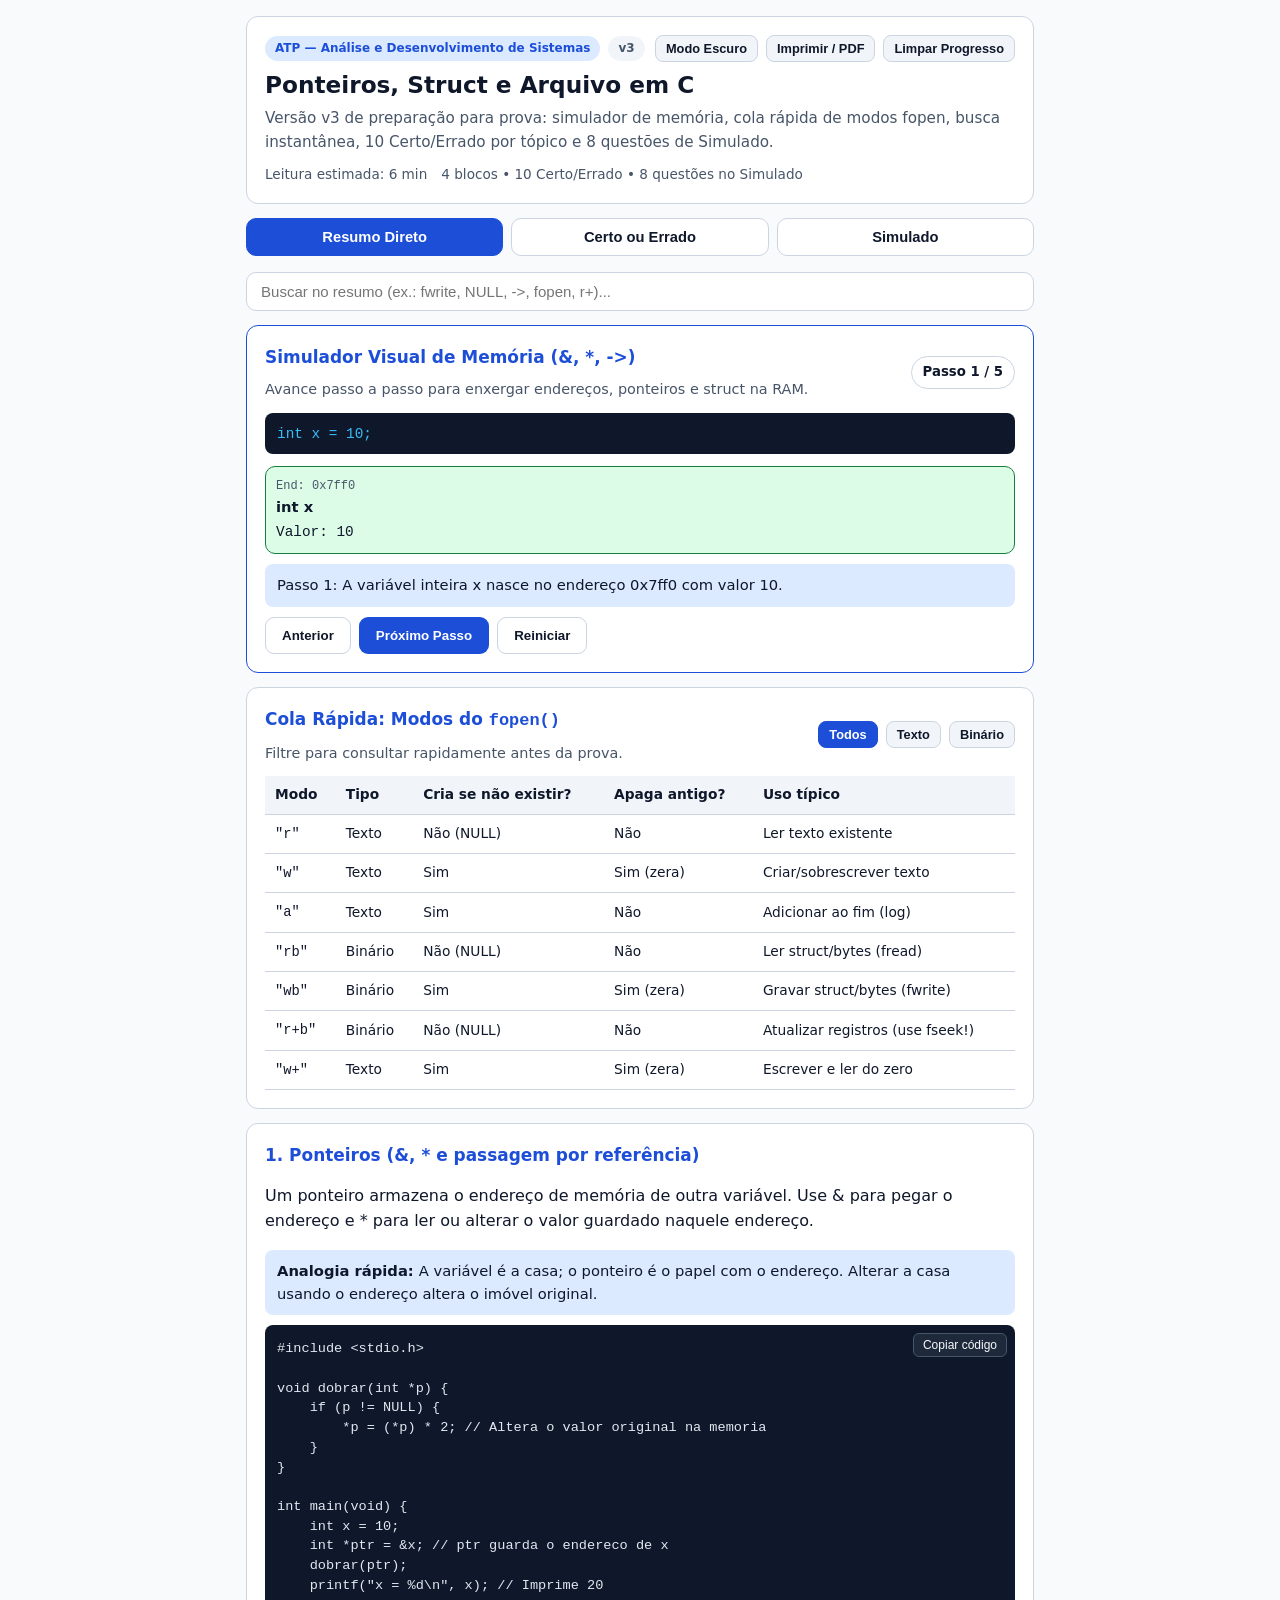
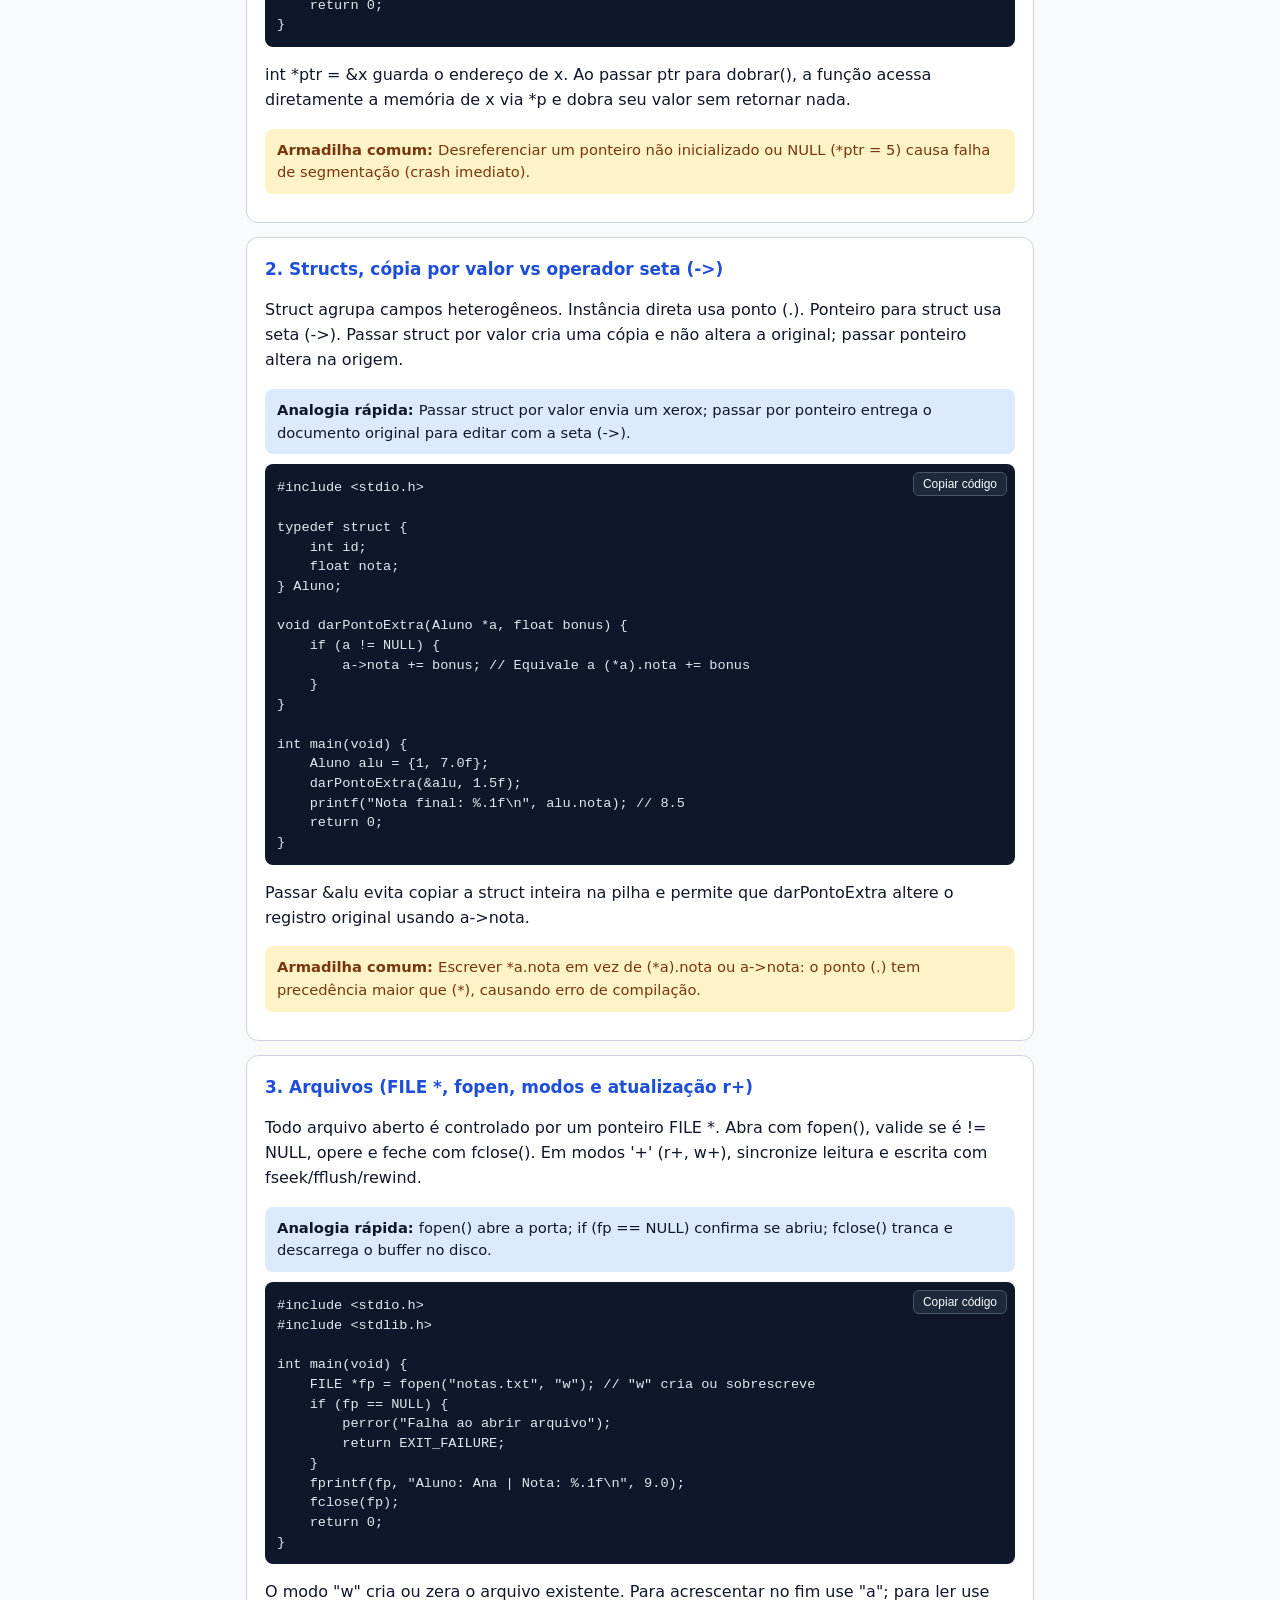
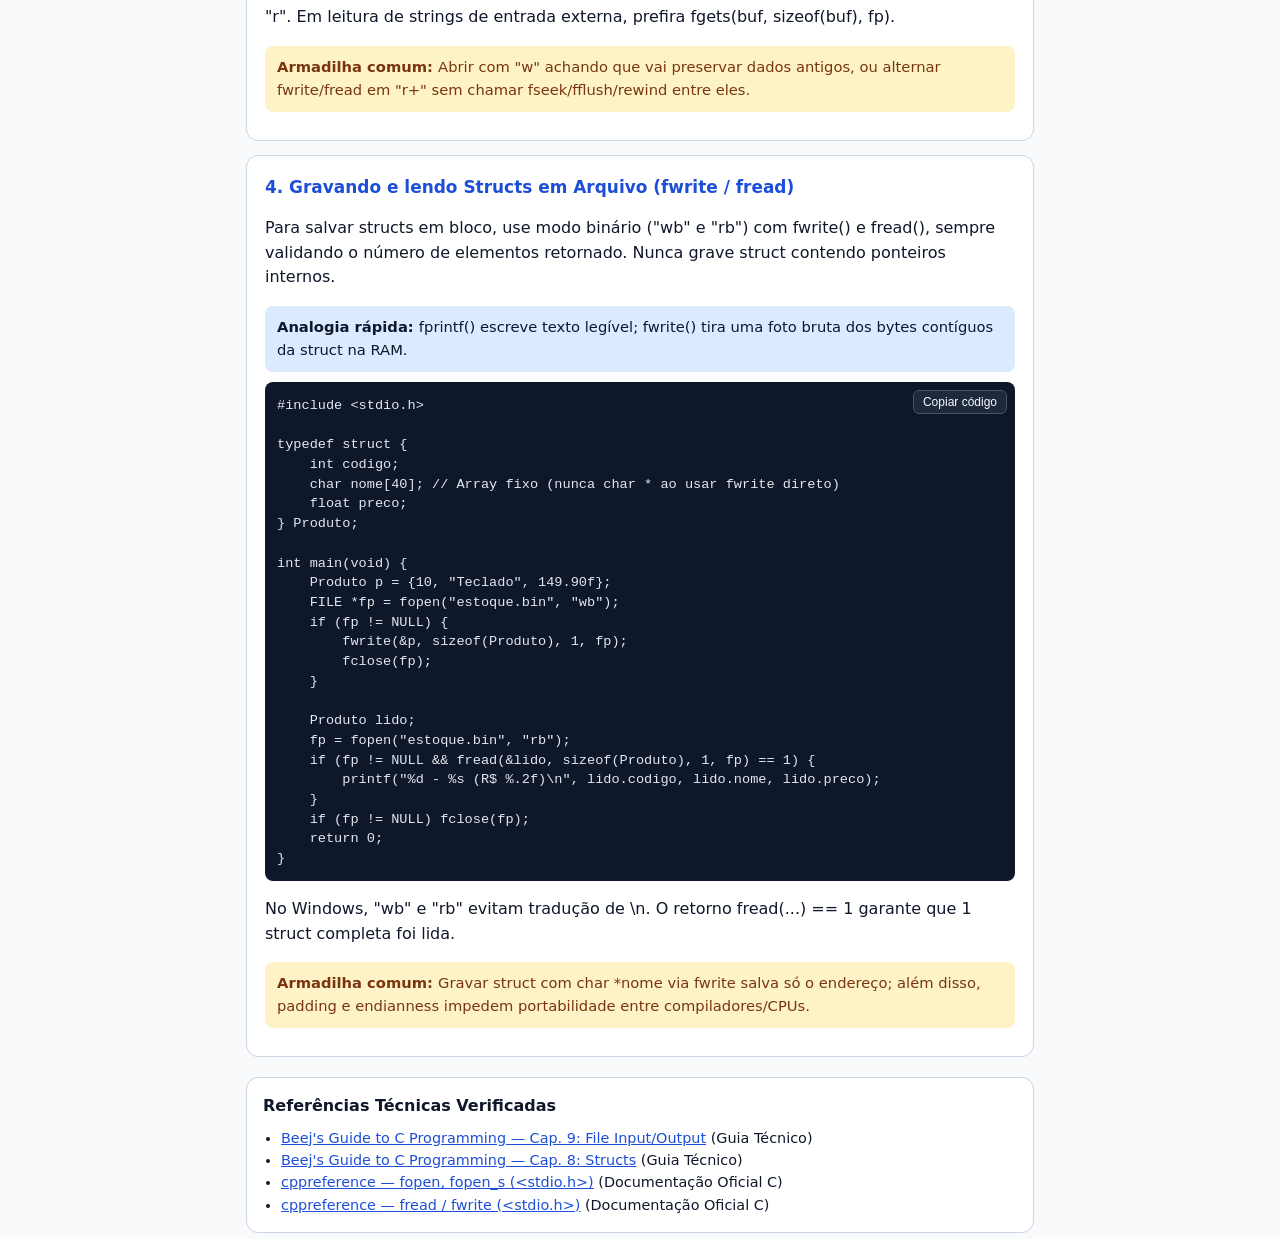
==== docs/index.html @ 1b4ea539 "feat: launch ADS study agent team (skills + ADK 2.x graph + v1-v3)" ====
<!DOCTYPE html>
<html lang="pt-BR">
<head>
  <meta charset="UTF-8" />
  <meta name="viewport" content="width=device-width, initial-scale=1.0" />
  <title>Guia Interativo ADS</title>
  <link rel="stylesheet" href="styles.css" />
</head>
<body>
  <div class="app-shell">
    <header class="hero">
      <div class="hero-top">
        <div class="hero-badges">
          <span id="meta-disciplina" class="badge">ATP — ADS</span>
          <span id="meta-versao" class="badge badge-muted">v3</span>
        </div>
        <div class="toolbar-actions no-print">
          <button id="btn-theme" class="btn-tool" type="button" aria-label="Alternar tema">Modo Escuro</button>
          <button id="btn-print" class="btn-tool" type="button">Imprimir / PDF</button>
          <button id="btn-clear-progress" class="btn-tool" type="button">Limpar Progresso</button>
        </div>
      </div>
      <h1 id="meta-titulo">Carregando material...</h1>
      <p id="meta-resumo" class="subtitle"></p>
      <div class="meta-bar">
        <span id="meta-tempo"></span>
        <span id="meta-contagem"></span>
      </div>
    </header>

    <nav class="tabs no-print" role="tablist" aria-label="Navegação do material">
      <button class="tab-btn active" data-tab="resumo" role="tab" aria-selected="true">Resumo Direto</button>
      <button class="tab-btn" data-tab="ce" role="tab" aria-selected="false">Certo ou Errado</button>
      <button class="tab-btn" data-tab="simulado" role="tab" aria-selected="false">Simulado</button>
    </nav>

    <main>
      <section id="tab-resumo" class="tab-panel active">
        <div class="search-bar no-print">
          <input id="resumo-search" type="search" placeholder="Buscar no resumo (ex.: fwrite, NULL, ->, fopen, r+)..." aria-label="Buscar no resumo" />
        </div>

        <article class="card sim-mem-card" aria-label="Simulador Visual de Memória e Ponteiros">
          <div class="panel-header">
            <div>
              <h3>Simulador Visual de Memória (&amp;, *, -&gt;)</h3>
              <p class="muted">Avance passo a passo para enxergar endereços, ponteiros e struct na RAM.</p>
            </div>
            <span id="mem-step-badge" class="pill-score">Passo 1 / 5</span>
          </div>
          <div class="mem-code-line"><code id="mem-code-line"></code></div>
          <div id="mem-boxes" class="mem-grid"></div>
          <p id="mem-explain" class="callout callout-analogia"></p>
          <div class="mem-controls no-print">
            <button id="mem-prev" class="btn-secondary" type="button">Anterior</button>
            <button id="mem-next" class="btn-primary" type="button">Próximo Passo</button>
            <button id="mem-reset" class="btn-secondary" type="button">Reiniciar</button>
          </div>
        </article>

        <article class="card fopen-card" aria-label="Cola Rápida de Modos fopen">
          <div class="panel-header">
            <div>
              <h3>Cola Rápida: Modos do <code>fopen()</code></h3>
              <p class="muted">Filtre para consultar rapidamente antes da prova.</p>
            </div>
            <div class="filter-pills no-print">
              <button class="btn-tool active-pill" data-fopen-filter="all" type="button">Todos</button>
              <button class="btn-tool" data-fopen-filter="texto" type="button">Texto</button>
              <button class="btn-tool" data-fopen-filter="binario" type="button">Binário</button>
            </div>
          </div>
          <div class="table-wrap">
            <table class="fopen-table">
              <thead>
                <tr>
                  <th>Modo</th>
                  <th>Tipo</th>
                  <th>Cria se não existir?</th>
                  <th>Apaga antigo?</th>
                  <th>Uso típico</th>
                </tr>
              </thead>
              <tbody id="fopen-tbody"></tbody>
            </table>
          </div>
        </article>

        <div id="resumo-cards" class="stack"></div>
      </section>

      <section id="tab-ce" class="tab-panel">
        <div class="panel-header">
          <div>
            <h2>Questões Certo ou Errado</h2>
            <p class="muted">Filtre por subtópico e veja a explicação passo a passo na hora.</p>
          </div>
          <div id="ce-placar" class="pill-score">0 / 0 respondidas</div>
        </div>
        <div id="ce-filters" class="filter-pills no-print" style="margin-bottom: 12px;"></div>
        <div id="ce-lista" class="stack"></div>
      </section>

      <section id="tab-simulado" class="tab-panel">
        <div class="panel-header">
          <div>
            <h2>Simulado Prático</h2>
            <p class="muted">Marque uma alternativa por questão e clique em Finalizar.</p>
          </div>
          <div class="sim-status-group">
            <div class="timer-box no-print">
              <span id="sim-timer" class="pill-score">00:00</span>
              <button id="btn-timer-toggle" class="btn-tool" type="button">Iniciar Timer</button>
              <button id="btn-timer-reset" class="btn-tool" type="button">Zerar</button>
            </div>
            <div id="sim-progresso" class="pill-score">0 / 0 marcadas</div>
          </div>
        </div>
        <div class="progress-track no-print" aria-hidden="true">
          <div id="sim-progress-fill" class="progress-fill"></div>
        </div>
        <div id="sim-lista" class="stack"></div>
        <div id="sim-warning" class="callout callout-armadilha no-print" hidden></div>
        <div class="sim-actions no-print">
          <button id="btn-finalizar-simulado" class="btn-primary" type="button">Finalizar Simulado</button>
          <button id="btn-force-finalizar" class="btn-secondary" type="button" hidden>Finalizar mesmo assim</button>
          <button id="btn-filter-wrong" class="btn-secondary" type="button" hidden>Ver apenas as que errei</button>
          <button id="btn-retry-wrong" class="btn-secondary" type="button" hidden>Refazer apenas erradas</button>
          <button id="btn-refazer-simulado" class="btn-secondary" type="button" hidden>Refazer Simulado</button>
        </div>
        <div id="sim-resultado" class="result-banner" hidden></div>
      </section>
    </main>

    <footer class="refs-footer">
      <h3>Referências Técnicas Verificadas</h3>
      <ul id="lista-referencias"></ul>
    </footer>
  </div>

  <script src="app.js"></script>
</body>
</html>
---- docs/styles.css ----
:root {
  --bg: #f8fafc;
  --surface: #ffffff;
  --surface-alt: #f1f5f9;
  --text: #0f172a;
  --muted: #475569;
  --border: #cbd5e1;
  --primary: #1d4ed8;
  --primary-soft: #dbeafe;
  --ok: #15803d;
  --ok-soft: #dcfce7;
  --err: #b91c1c;
  --err-soft: #fee2e2;
  --warn: #b45309;
  --warn-soft: #fef3c7;
  --code-bg: #0f172a;
  --code-text: #e2e8f0;
  --radius: 12px;
}

[data-theme="dark"] {
  --bg: #0b1120;
  --surface: #111827;
  --surface-alt: #1e293b;
  --text: #f1f5f9;
  --muted: #94a3b8;
  --border: #334155;
  --primary: #60a5fa;
  --primary-soft: #1e3a8a;
  --ok: #4ade80;
  --ok-soft: #14532d;
  --err: #f87171;
  --err-soft: #7f1d1d;
  --warn: #fbbf24;
  --warn-soft: #451a03;
  --code-bg: #020617;
  --code-text: #e2e8f0;
}

* {
  box-sizing: border-box;
}

body {
  margin: 0;
  font-family: system-ui, -apple-system, "Segoe UI", Roboto, sans-serif;
  background: var(--bg);
  color: var(--text);
  line-height: 1.55;
}

.app-shell {
  max-width: 820px;
  margin: 0 auto;
  padding: 16px;
}

.hero {
  background: var(--surface);
  border: 1px solid var(--border);
  border-radius: var(--radius);
  padding: 18px;
  margin-bottom: 14px;
}

.hero-top {
  display: flex;
  flex-wrap: wrap;
  justify-content: space-between;
  align-items: center;
  gap: 8px;
  margin-bottom: 8px;
}

.hero-badges,
.toolbar-actions,
.sim-status-group,
.timer-box,
.filter-pills {
  display: flex;
  flex-wrap: wrap;
  align-items: center;
  gap: 8px;
}

.badge {
  display: inline-block;
  padding: 3px 10px;
  border-radius: 999px;
  font-size: 12px;
  font-weight: 600;
  background: var(--primary-soft);
  color: var(--primary);
}

.badge-muted {
  background: var(--surface-alt);
  color: var(--muted);
}

.btn-tool {
  border: 1px solid var(--border);
  background: var(--surface-alt);
  color: var(--text);
  padding: 5px 10px;
  border-radius: 8px;
  font-size: 0.8rem;
  font-weight: 600;
  cursor: pointer;
}

.btn-tool.active-pill {
  background: var(--primary);
  color: #ffffff;
  border-color: var(--primary);
}

[data-theme="dark"] .btn-tool.active-pill {
  color: #0b1120;
}

.hero h1 {
  margin: 4px 0 8px;
  font-size: 1.45rem;
  line-height: 1.25;
}

.subtitle {
  margin: 0 0 10px;
  color: var(--muted);
  font-size: 0.95rem;
}

.meta-bar {
  display: flex;
  flex-wrap: wrap;
  gap: 14px;
  font-size: 0.85rem;
  color: var(--muted);
}

.tabs {
  display: grid;
  grid-template-columns: repeat(3, 1fr);
  gap: 8px;
  margin-bottom: 16px;
}

.tab-btn {
  border: 1px solid var(--border);
  background: var(--surface);
  color: var(--text);
  padding: 10px 12px;
  border-radius: 10px;
  font-weight: 600;
  font-size: 0.92rem;
  cursor: pointer;
}

.tab-btn.active {
  background: var(--primary);
  color: #ffffff;
  border-color: var(--primary);
}

[data-theme="dark"] .tab-btn.active {
  color: #0b1120;
}

.tab-panel {
  display: none;
}

.tab-panel.active {
  display: block;
}

.search-bar {
  margin-bottom: 14px;
}

.search-bar input {
  width: 100%;
  padding: 10px 14px;
  border-radius: 10px;
  border: 1px solid var(--border);
  background: var(--surface);
  color: var(--text);
  font-size: 0.94rem;
}

.panel-header {
  display: flex;
  flex-wrap: wrap;
  justify-content: space-between;
  align-items: center;
  gap: 10px;
  margin-bottom: 12px;
}

.panel-header h2,
.panel-header h3 {
  margin: 0;
}

.muted {
  color: var(--muted);
  margin: 2px 0 0;
  font-size: 0.9rem;
}

.pill-score {
  background: var(--surface);
  border: 1px solid var(--border);
  padding: 5px 11px;
  border-radius: 999px;
  font-size: 0.83rem;
  font-weight: 600;
}

.stack {
  display: flex;
  flex-direction: column;
  gap: 14px;
}

.card {
  background: var(--surface);
  border: 1px solid var(--border);
  border-radius: var(--radius);
  padding: 18px;
}

.card h3 {
  margin: 0 0 8px;
  font-size: 1.06rem;
  color: var(--primary);
}

.card-top-meta {
  display: flex;
  justify-content: space-between;
  align-items: center;
  gap: 8px;
  margin-bottom: 6px;
}

.sim-mem-card,
.fopen-card {
  margin-bottom: 14px;
}

.sim-mem-card {
  border-color: var(--primary);
}

.table-wrap {
  overflow-x: auto;
}

.fopen-table {
  width: 100%;
  border-collapse: collapse;
  font-size: 0.86rem;
}

.fopen-table th,
.fopen-table td {
  text-align: left;
  padding: 8px 10px;
  border-bottom: 1px solid var(--border);
}

.fopen-table th {
  background: var(--surface-alt);
  font-weight: 700;
}

.mem-code-line {
  background: var(--code-bg);
  color: #38bdf8;
  padding: 9px 12px;
  border-radius: 8px;
  font-size: 0.9rem;
  margin-bottom: 12px;
  overflow-x: auto;
}

.mem-grid {
  display: grid;
  grid-template-columns: repeat(auto-fit, minmax(150px, 1fr));
  gap: 10px;
  margin-bottom: 10px;
}

.mem-box {
  border: 1px solid var(--border);
  border-radius: 10px;
  padding: 10px;
  background: var(--surface-alt);
}

.mem-box.changed {
  border-color: var(--ok);
  background: var(--ok-soft);
}

.mem-box.pointer-active {
  border-color: var(--primary);
  box-shadow: 0 0 0 2px var(--primary-soft);
}

.mem-addr {
  font-family: ui-monospace, SFMono-Regular, Menlo, Consolas, monospace;
  font-size: 0.75rem;
  color: var(--muted);
}

.mem-name {
  font-weight: 700;
  font-size: 0.92rem;
}

.mem-val {
  font-family: ui-monospace, SFMono-Regular, Menlo, Consolas, monospace;
  font-size: 0.9rem;
  margin-top: 2px;
}

.mem-controls {
  display: flex;
  flex-wrap: wrap;
  gap: 8px;
  margin-top: 10px;
}

.callout {
  border-radius: 8px;
  padding: 10px 12px;
  margin: 10px 0;
  font-size: 0.92rem;
}

.callout-analogia {
  background: var(--primary-soft);
}

.callout-armadilha {
  background: var(--warn-soft);
  color: #78350f;
}

[data-theme="dark"] .callout-armadilha {
  color: #fde68a;
}

.code-wrap {
  position: relative;
  margin: 10px 0;
}

.copy-btn {
  position: absolute;
  top: 8px;
  right: 8px;
  background: #1e293b;
  color: #f8fafc;
  border: 1px solid #475569;
  border-radius: 6px;
  padding: 4px 9px;
  font-size: 0.75rem;
  cursor: pointer;
}

pre {
  background: var(--code-bg);
  color: var(--code-text);
  padding: 14px 12px 12px;
  border-radius: 8px;
  overflow-x: auto;
  font-size: 0.85rem;
  line-height: 1.45;
  margin: 0;
}

code {
  font-family: ui-monospace, SFMono-Regular, Menlo, Consolas, monospace;
}

.progress-track {
  width: 100%;
  height: 8px;
  border-radius: 999px;
  background: var(--surface-alt);
  border: 1px solid var(--border);
  overflow: hidden;
  margin-bottom: 14px;
}

.progress-fill {
  height: 100%;
  width: 0%;
  background: var(--primary);
  transition: width 0.2s ease;
}

.ce-actions {
  display: flex;
  gap: 10px;
  margin-top: 12px;
}

.btn-choice {
  flex: 1;
  padding: 9px 12px;
  border: 1px solid var(--border);
  border-radius: 8px;
  background: var(--surface-alt);
  color: var(--text);
  font-weight: 600;
  cursor: pointer;
}

.btn-choice.selected-ok {
  background: var(--ok-soft);
  border-color: var(--ok);
  color: var(--ok);
}

.btn-choice.selected-err {
  background: var(--err-soft);
  border-color: var(--err);
  color: var(--err);
}

.feedback-box {
  margin-top: 12px;
  border-radius: 8px;
  padding: 12px;
  border-left: 4px solid var(--border);
  background: var(--surface-alt);
  font-size: 0.92rem;
}

.feedback-box.ok {
  background: var(--ok-soft);
  border-left-color: var(--ok);
}

.feedback-box.err {
  background: var(--err-soft);
  border-left-color: var(--err);
}

.feedback-box ol {
  margin: 8px 0;
  padding-left: 20px;
}

.opt-label {
  display: flex;
  align-items: flex-start;
  gap: 10px;
  padding: 9px 12px;
  border: 1px solid var(--border);
  border-radius: 8px;
  margin-top: 8px;
  cursor: pointer;
  background: var(--surface);
}

.opt-label.opt-correct {
  background: var(--ok-soft);
  border-color: var(--ok);
}

.opt-label.opt-wrong {
  background: var(--err-soft);
  border-color: var(--err);
}

.sim-pending-card {
  border-color: var(--warn);
}

.sim-actions {
  display: flex;
  flex-wrap: wrap;
  gap: 10px;
  margin-top: 16px;
}

.btn-primary,
.btn-secondary {
  padding: 10px 16px;
  border-radius: 9px;
  font-weight: 600;
  cursor: pointer;
  border: 1px solid transparent;
}

.btn-primary {
  background: var(--primary);
  color: #ffffff;
}

[data-theme="dark"] .btn-primary {
  color: #0b1120;
}

.btn-secondary {
  background: var(--surface);
  color: var(--text);
  border-color: var(--border);
}

.result-banner {
  margin-top: 14px;
  padding: 16px;
  border-radius: var(--radius);
  background: var(--surface);
  border: 2px solid var(--primary);
  font-weight: 600;
}

.refs-footer {
  margin-top: 20px;
  background: var(--surface);
  border: 1px solid var(--border);
  border-radius: var(--radius);
  padding: 16px;
  font-size: 0.9rem;
}

.refs-footer h3 {
  margin: 0 0 8px;
  font-size: 1rem;
}

.refs-footer ul {
  margin: 0;
  padding-left: 18px;
}

.refs-footer a {
  color: var(--primary);
}

@media (max-width: 600px) {
  .tabs {
    grid-template-columns: 1fr;
  }
  .app-shell {
    padding: 10px;
  }
}

@media print {
  .no-print {
    display: none !important;
  }
  .tab-panel {
    display: block !important;
    margin-bottom: 16px;
  }
  body {
    background: #ffffff;
    color: #000000;
  }
}
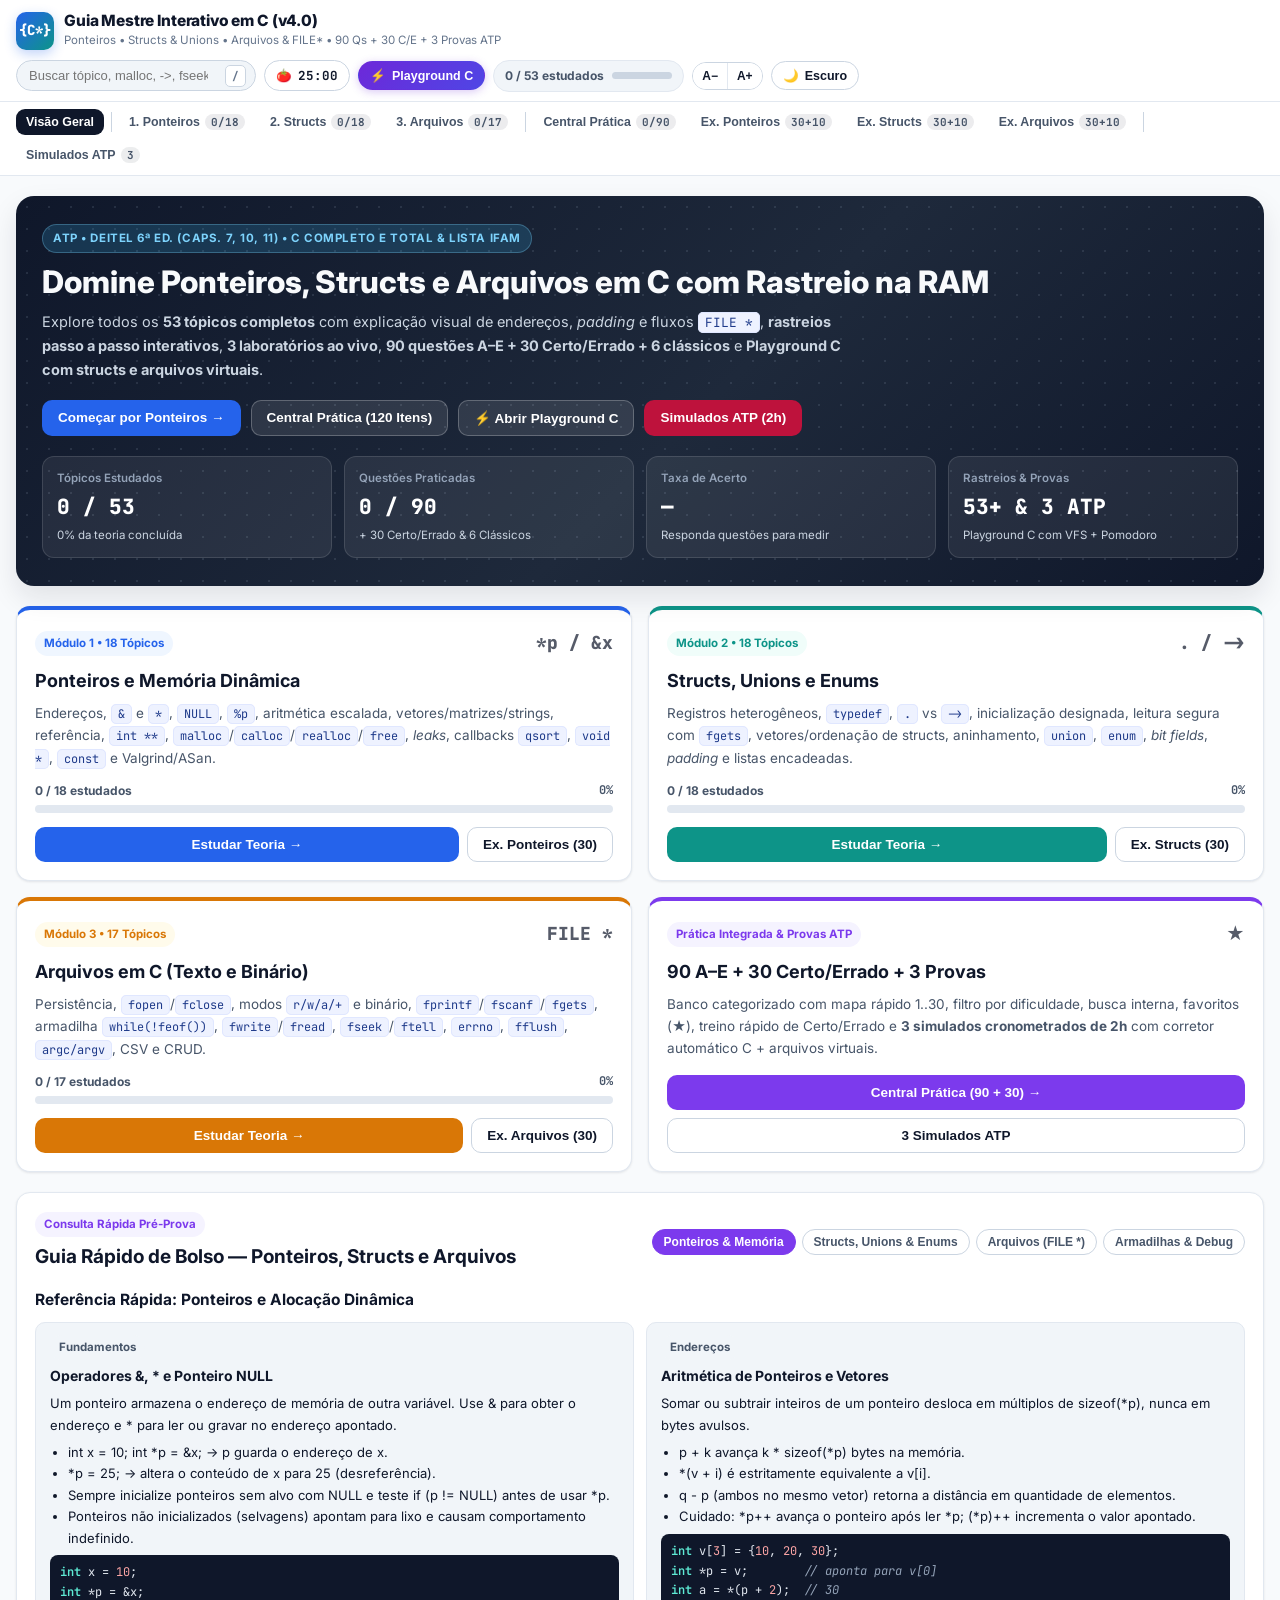
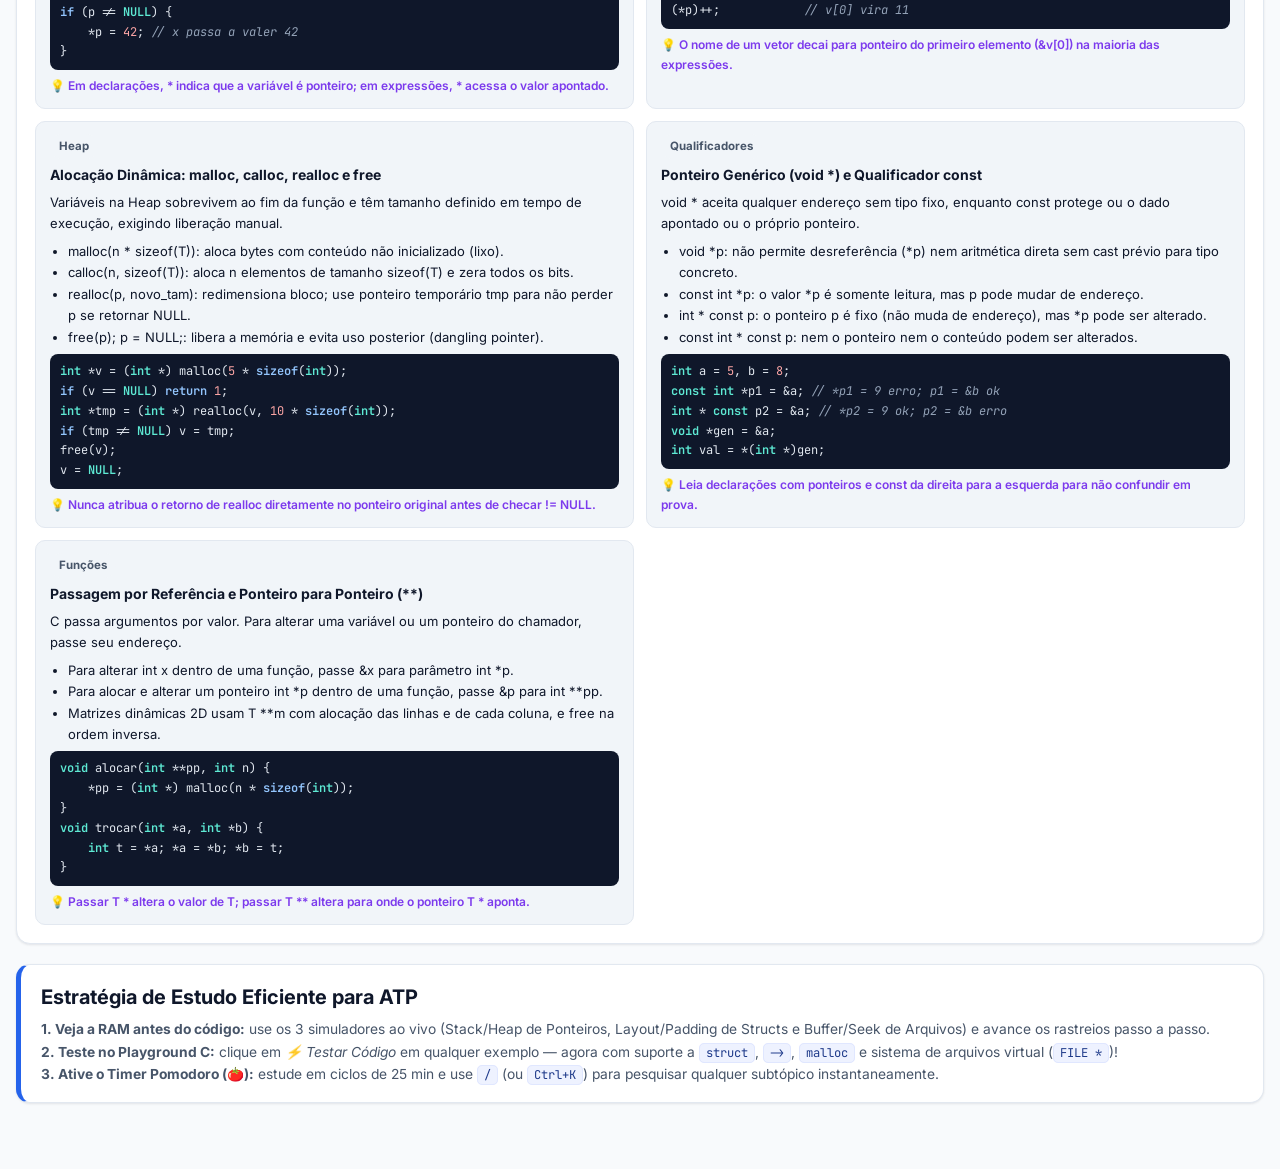
==== commit 256e8706: "feat(v4): Guia Mestre Interativo em C - Ponteiros, Structs e Arquivos" ====
--- a/docs/index.html
+++ b/docs/index.html
@@ -1,143 +1,4088 @@
 <!DOCTYPE html>
 <html lang="pt-BR">
 <head>
-  <meta charset="UTF-8" />
-  <meta name="viewport" content="width=device-width, initial-scale=1.0" />
-  <title>Guia Interativo ADS</title>
-  <link rel="stylesheet" href="styles.css" />
+<meta charset="UTF-8">
+<meta name="viewport" content="width=device-width, initial-scale=1.0, viewport-fit=cover">
+<title>Guia Mestre Interativo em C — Ponteiros, Structs e Arquivos (v4.0)</title>
+<link rel="preconnect" href="https://fonts.googleapis.com">
+<link rel="preconnect" href="https://fonts.gstatic.com" crossorigin>
+<link href="https://fonts.googleapis.com/css2?family=Inter:wght@400;500;600;700;800&family=JetBrains+Mono:wght@400;500;600;700&display=swap" rel="stylesheet">
+<style>
+:root {
+    --bg: #f8fafc;
+    --surface: #ffffff;
+    --surface-alt: #f1f5f9;
+    --border: #e2e8f0;
+    --border-strong: #cbd5e1;
+    --text: #0f172a;
+    --text-muted: #475569;
+    --text-soft: #64748b;
+
+    --ptr: #2563eb;
+    --ptr-bg: #eff6ff;
+    --ptr-border: #bfdbfe;
+
+    --strc: #0d9488;
+    --strc-bg: #f0fdfa;
+    --strc-border: #99f6e4;
+
+    --arq: #d97706;
+    --arq-bg: #fffbeb;
+    --arq-border: #fde68a;
+
+    --lab: #7c3aed;
+    --lab-bg: #f5f3ff;
+    --lab-border: #ddd6fe;
+
+    --danger: #dc2626;
+    --danger-bg: #fef2f2;
+    --danger-border: #fecaca;
+
+    --ok: #16a34a;
+    --ok-bg: #f0fdf4;
+    --ok-border: #bbf7d0;
+
+    --code-bg: #0f172a;
+    --code-fg: #e2e8f0;
+    --radius: 12px;
+    --shadow: 0 1px 3px rgba(15, 23, 42, 0.06), 0 1px 2px rgba(15, 23, 42, 0.04);
+    --shadow-lg: 0 12px 28px rgba(15, 23, 42, 0.10);
+}
+
+* { box-sizing: border-box; margin: 0; padding: 0; }
+
+html { scroll-behavior: smooth; }
+
+body {
+    font-family: 'Inter', -apple-system, BlinkMacSystemFont, 'Segoe UI', Roboto, sans-serif;
+    background: var(--bg);
+    color: var(--text);
+    line-height: 1.65;
+    font-size: 15px;
+    overflow-x: hidden;
+    -webkit-font-smoothing: antialiased;
+}
+
+code, pre, .mono {
+    font-family: 'JetBrains Mono', 'Fira Code', ui-monospace, SFMono-Regular, Menlo, Consolas, monospace;
+}
+
+p code, li code, td code {
+    background: #eef2ff;
+    color: #1e3a8a;
+    padding: 1px 6px;
+    border-radius: 5px;
+    font-size: 0.88em;
+    border: 1px solid #e0e7ff;
+    word-break: break-word;
+}
+
+/* Scrollbar elegante */
+::-webkit-scrollbar { width: 8px; height: 8px; }
+::-webkit-scrollbar-track { background: transparent; }
+::-webkit-scrollbar-thumb { background: var(--border-strong); border-radius: 999px; }
+::-webkit-scrollbar-thumb:hover { background: var(--text-soft); }
+
+/* Animacoes Design System 4.0 */
+@keyframes fadeSlideUp {
+    from { opacity: 0; transform: translateY(10px); }
+    to { opacity: 1; transform: translateY(0); }
+}
+@keyframes popCell {
+    0% { transform: scale(0.95); }
+    60% { transform: scale(1.04); }
+    100% { transform: scale(1); }
+}
+@keyframes pulseRing {
+    0%, 100% { box-shadow: 0 0 0 0 rgba(225, 29, 72, 0.35); }
+    50% { box-shadow: 0 0 0 6px rgba(225, 29, 72, 0); }
+}
+
+/* Topbar + Barra de Progresso de Leitura */
+.topbar {
+    position: sticky;
+    top: 0;
+    z-index: 60;
+    background: rgba(255, 255, 255, 0.92);
+    backdrop-filter: blur(12px);
+    -webkit-backdrop-filter: blur(12px);
+    border-bottom: 1px solid var(--border);
+}
+
+.scroll-progress-track {
+    position: relative;
+    width: 100%;
+    height: 3px;
+    background: transparent;
+}
+.scroll-progress-bar {
+    height: 100%;
+    width: 0%;
+    background: linear-gradient(90deg, var(--ptr), var(--strc), var(--arq), var(--lab));
+    transition: width 0.1s linear;
+}
+
+.topbar-inner {
+    max-width: 1280px;
+    margin: 0 auto;
+    padding: 9px 16px;
+    display: flex;
+    flex-wrap: wrap;
+    align-items: center;
+    justify-content: space-between;
+    gap: 10px;
+}
+
+.brand {
+    display: flex;
+    align-items: center;
+    gap: 10px;
+    min-width: 0;
+}
+
+.brand-badge {
+    width: 38px;
+    height: 38px;
+    border-radius: 10px;
+    background: linear-gradient(135deg, #2563eb, #0d9488);
+    color: #fff;
+    font-weight: 800;
+    font-family: 'JetBrains Mono', monospace;
+    font-size: 14px;
+    display: flex;
+    align-items: center;
+    justify-content: center;
+    flex-shrink: 0;
+    box-shadow: 0 4px 12px rgba(37, 99, 235, 0.28);
+}
+
+.brand-title {
+    font-weight: 800;
+    font-size: 15.5px;
+    line-height: 1.2;
+    letter-spacing: -0.01em;
+}
+.brand-sub {
+    font-size: 11.5px;
+    color: var(--text-soft);
+}
+
+.top-actions {
+    display: flex;
+    align-items: center;
+    gap: 8px;
+    flex-wrap: wrap;
+}
+
+/* Busca + Atalho '/' */
+.search-wrap {
+    position: relative;
+    display: flex;
+    align-items: center;
+}
+.search-input {
+    width: 240px;
+    padding: 7px 34px 7px 12px;
+    border-radius: 999px;
+    border: 1px solid var(--border-strong);
+    background: var(--surface-alt);
+    color: var(--text);
+    font-size: 13px;
+    outline: none;
+    transition: all 0.2s;
+}
+.search-input:focus {
+    background: var(--surface);
+    border-color: var(--ptr);
+    box-shadow: 0 0 0 3px rgba(37, 99, 235, 0.14);
+}
+.kbd-hint {
+    position: absolute;
+    right: 10px;
+    font-family: 'JetBrains Mono', monospace;
+    font-size: 11px;
+    font-weight: 700;
+    padding: 1px 6px;
+    border-radius: 5px;
+    border: 1px solid var(--border-strong);
+    background: var(--surface);
+    color: var(--text-soft);
+    pointer-events: none;
+}
+.search-dropdown {
+    position: absolute;
+    top: calc(100% + 6px);
+    left: 0;
+    right: 0;
+    min-width: 310px;
+    max-height: 390px;
+    overflow-y: auto;
+    background: var(--surface);
+    border: 1px solid var(--border-strong);
+    border-radius: 12px;
+    box-shadow: var(--shadow-lg);
+    padding: 6px;
+    display: none;
+    z-index: 100;
+}
+.search-dropdown.open { display: block; animation: fadeSlideUp 0.16s ease; }
+.search-item {
+    display: flex;
+    flex-direction: column;
+    gap: 2px;
+    width: 100%;
+    text-align: left;
+    border: none;
+    background: transparent;
+    padding: 8px 10px;
+    border-radius: 8px;
+    cursor: pointer;
+    color: var(--text);
+}
+.search-item:hover { background: var(--surface-alt); }
+.search-item-title { font-size: 13px; font-weight: 700; }
+.search-item-meta { font-size: 11.5px; color: var(--text-soft); }
+
+/* Botoes Topbar */
+.playground-open-btn, .pomodoro-pill, .theme-toggle-btn, .search-toggle-btn, .font-btn {
+    display: inline-flex;
+    align-items: center;
+    gap: 6px;
+    border-radius: 999px;
+    border: 1px solid var(--border-strong);
+    background: var(--surface);
+    color: var(--text);
+    font-size: 12.5px;
+    font-weight: 700;
+    padding: 6px 11px;
+    cursor: pointer;
+    transition: all 0.16s ease;
+    white-space: nowrap;
+}
+.playground-open-btn {
+    background: linear-gradient(135deg, #6d28d9, #4f46e5);
+    color: #fff;
+    border-color: transparent;
+    box-shadow: 0 2px 8px rgba(109, 40, 217, 0.25);
+}
+.playground-open-btn:hover { transform: translateY(-1px); filter: brightness(1.07); }
+
+.pomodoro-pill.pomo-active {
+    background: #fff1f2;
+    border-color: #fda4af;
+    color: #be123c;
+    animation: pulseRing 2.2s infinite;
+}
+.pomodoro-pill.pomo-break {
+    background: var(--ok-bg);
+    border-color: var(--ok-border);
+    color: var(--ok);
+}
+
+.font-size-controls {
+    display: inline-flex;
+    border: 1px solid var(--border-strong);
+    border-radius: 999px;
+    overflow: hidden;
+}
+.font-btn {
+    border: none;
+    border-radius: 0;
+    padding: 6px 9px;
+    font-size: 12px;
+}
+.font-btn + .font-btn { border-left: 1px solid var(--border); }
+.font-btn:hover, .theme-toggle-btn:hover { background: var(--surface-alt); }
+.search-toggle-btn { display: none; }
+
+.progress-pill {
+    display: inline-flex;
+    align-items: center;
+    gap: 8px;
+    padding: 5px 11px;
+    border-radius: 999px;
+    background: var(--surface-alt);
+    border: 1px solid var(--border);
+    font-size: 12px;
+    font-weight: 700;
+    color: var(--text-muted);
+}
+.progress-bar-mini {
+    width: 60px;
+    height: 7px;
+    border-radius: 999px;
+    background: var(--border-strong);
+    overflow: hidden;
+}
+.progress-bar-fill {
+    height: 100%;
+    width: 0%;
+    background: linear-gradient(90deg, var(--ptr), var(--strc));
+    transition: width 0.25s ease;
+}
+
+/* Primary Nav Tabs */
+.nav-bar {
+    border-top: 1px solid var(--border);
+    background: var(--surface);
+}
+.nav-tabs {
+    max-width: 1280px;
+    margin: 0 auto;
+    padding: 6px 16px;
+    display: flex;
+    flex-wrap: wrap;
+    align-items: center;
+    gap: 5px;
+}
+.nav-sep { width: 1px; height: 20px; background: var(--border-strong); flex-shrink: 0; margin: 0 2px; }
+.nav-tab {
+    border: 1px solid transparent;
+    background: transparent;
+    color: var(--text-muted);
+    font-size: 12.4px;
+    font-weight: 700;
+    padding: 5px 9px;
+    border-radius: 9px;
+    cursor: pointer;
+    white-space: nowrap;
+    display: inline-flex;
+    align-items: center;
+    gap: 5px;
+    transition: all 0.16s ease;
+}
+.nav-tab:hover { background: var(--surface-alt); color: var(--text); }
+.nav-tab.active {
+    background: #0f172a;
+    color: #fff;
+}
+.nav-tab.active[data-view="ponteiros"], .nav-tab.active[data-view="ex-ponteiros"] { background: var(--ptr); }
+.nav-tab.active[data-view="structs"], .nav-tab.active[data-view="ex-structs"] { background: var(--strc); }
+.nav-tab.active[data-view="arquivos"], .nav-tab.active[data-view="ex-arquivos"] { background: var(--arq); }
+.nav-tab.active[data-view="pratica"] { background: var(--lab); }
+.nav-tab.active[data-view="simulados"] { background: #be123c; }
+
+.tab-pill-cnt {
+    font-family: 'JetBrains Mono', monospace;
+    font-size: 11px;
+    padding: 1px 6px;
+    border-radius: 999px;
+    background: rgba(15, 23, 42, 0.08);
+    color: inherit;
+}
+.nav-tab.active .tab-pill-cnt { background: rgba(255, 255, 255, 0.22); }
+
+/* Mobile Bottom Nav */
+.mobile-bottom-nav { display: none; }
+
+/* Main Container */
+.container {
+    max-width: 1280px;
+    margin: 0 auto;
+    padding: 20px 16px 48px;
+}
+
+.view-panel { display: none; }
+.view-panel.active {
+    display: block;
+    animation: fadeSlideUp 0.24s ease-out;
+}
+
+/* Hero */
+.hero {
+    background: linear-gradient(135deg, #0f172a 0%, #1e293b 55%, #0f172a 100%);
+    color: #f8fafc;
+    border-radius: 18px;
+    padding: 28px 26px;
+    margin-bottom: 20px;
+    position: relative;
+    overflow: hidden;
+    box-shadow: var(--shadow-lg);
+}
+.hero::before {
+    content: "";
+    position: absolute;
+    inset: 0;
+    background-image: radial-gradient(rgba(148, 163, 184, 0.16) 1px, transparent 1px);
+    background-size: 22px 22px;
+    pointer-events: none;
+}
+.hero > * { position: relative; z-index: 1; }
+.hero-kicker {
+    display: inline-block;
+    font-size: 11.5px;
+    font-weight: 700;
+    letter-spacing: 0.05em;
+    text-transform: uppercase;
+    padding: 4px 10px;
+    border-radius: 999px;
+    background: rgba(56, 189, 248, 0.18);
+    color: #7dd3fc;
+    border: 1px solid rgba(125, 211, 252, 0.3);
+    margin-bottom: 10px;
+}
+.hero h1 {
+    font-size: clamp(22px, 3vw, 31px);
+    line-height: 1.2;
+    font-weight: 800;
+    margin-bottom: 10px;
+}
+.hero p {
+    font-size: 14.5px;
+    color: #cbd5e1;
+    max-width: 820px;
+    margin-bottom: 18px;
+}
+.hero-btns {
+    display: flex;
+    flex-wrap: wrap;
+    gap: 10px;
+    margin-bottom: 20px;
+}
+.hero-kpi-grid {
+    display: grid;
+    grid-template-columns: repeat(4, minmax(0, 1fr));
+    gap: 12px;
+}
+.hero-kpi {
+    background: rgba(255, 255, 255, 0.07);
+    border: 1px solid rgba(255, 255, 255, 0.12);
+    border-radius: 12px;
+    padding: 12px 14px;
+}
+.hero-kpi-lbl { font-size: 11.5px; color: #94a3b8; font-weight: 600; }
+.hero-kpi-val { font-size: 21px; font-weight: 800; font-family: 'JetBrains Mono', monospace; color: #fff; margin: 2px 0; }
+.hero-kpi-sub { font-size: 11.5px; color: #cbd5e1; }
+
+/* Buttons */
+.btn {
+    display: inline-flex;
+    align-items: center;
+    justify-content: center;
+    gap: 6px;
+    border: 1px solid transparent;
+    border-radius: 10px;
+    padding: 9px 15px;
+    font-size: 13.5px;
+    font-weight: 700;
+    cursor: pointer;
+    transition: all 0.16s ease;
+    text-decoration: none;
+}
+.btn:hover { transform: translateY(-1px); }
+.btn-primary { background: var(--ptr); color: #fff; }
+.btn-primary:hover { filter: brightness(1.08); }
+.btn-lab { background: var(--lab); color: #fff; }
+.btn-lab:hover { filter: brightness(1.08); }
+.btn-outline { background: var(--surface); color: var(--text); border-color: var(--border-strong); }
+.btn-outline:hover { background: var(--surface-alt); }
+.btn-ghost-light {
+    background: rgba(255, 255, 255, 0.10);
+    color: #fff;
+    border-color: rgba(255, 255, 255, 0.24);
+}
+.btn-ghost-light:hover { background: rgba(255, 255, 255, 0.18); }
+
+/* Resume Banner */
+.resume-banner {
+    display: flex;
+    flex-wrap: wrap;
+    align-items: center;
+    justify-content: space-between;
+    gap: 12px;
+    background: linear-gradient(135deg, #eff6ff, #f0fdfa);
+    border: 1px solid var(--ptr-border);
+    border-left: 5px solid var(--ptr);
+    border-radius: 14px;
+    padding: 13px 16px;
+    margin-bottom: 18px;
+}
+
+/* Module Grid */
+.module-grid {
+    display: grid;
+    grid-template-columns: repeat(2, minmax(0, 1fr));
+    gap: 16px;
+    margin-bottom: 20px;
+}
+.mod-card {
+    background: var(--surface);
+    border: 1px solid var(--border);
+    border-radius: 14px;
+    padding: 18px;
+    box-shadow: var(--shadow);
+    display: flex;
+    flex-direction: column;
+    justify-content: space-between;
+    gap: 14px;
+    transition: transform 0.18s ease, box-shadow 0.18s ease;
+}
+.mod-card:hover { transform: translateY(-2px); box-shadow: var(--shadow-lg); }
+.mod-card.ptr { border-top: 4px solid var(--ptr); }
+.mod-card.strc { border-top: 4px solid var(--strc); }
+.mod-card.arq { border-top: 4px solid var(--arq); }
+.mod-card.lab { border-top: 4px solid var(--lab); }
+
+.mod-card-head { display: flex; align-items: center; justify-content: space-between; gap: 8px; margin-bottom: 8px; }
+.mod-badge {
+    display: inline-block;
+    font-size: 11.5px;
+    font-weight: 700;
+    padding: 3px 9px;
+    border-radius: 999px;
+    background: var(--surface-alt);
+    color: var(--text-muted);
+}
+.mod-card.ptr .mod-badge { background: var(--ptr-bg); color: var(--ptr); }
+.mod-card.strc .mod-badge { background: var(--strc-bg); color: var(--strc); }
+.mod-card.arq .mod-badge { background: var(--arq-bg); color: var(--arq); }
+.mod-card.lab .mod-badge { background: var(--lab-bg); color: var(--lab); }
+.mod-icon { font-size: 18px; font-weight: 800; opacity: 0.7; }
+.mod-card h3 { font-size: 18px; margin-bottom: 6px; }
+.mod-card p { font-size: 13.5px; color: var(--text-muted); }
+
+.mod-prog-row { margin-top: 12px; }
+.mod-prog-meta { display: flex; justify-content: space-between; font-size: 12px; font-weight: 700; color: var(--text-muted); margin-bottom: 4px; }
+.cat-progress-track {
+    width: 100%;
+    height: 8px;
+    background: var(--border);
+    border-radius: 999px;
+    overflow: hidden;
+}
+.cat-progress-fill { height: 100%; border-radius: 999px; transition: width 0.3s ease; }
+
+.mod-actions-dual { display: grid; grid-template-columns: 1fr auto; gap: 8px; }
+
+/* Cheat Sheet */
+.cheatsheet-card {
+    background: var(--surface);
+    border: 1px solid var(--border);
+    border-radius: 14px;
+    padding: 18px;
+    margin-bottom: 20px;
+    box-shadow: var(--shadow);
+}
+.cs-head {
+    display: flex;
+    flex-wrap: wrap;
+    align-items: center;
+    justify-content: space-between;
+    gap: 12px;
+    margin-bottom: 14px;
+}
+.cs-grid {
+    display: grid;
+    grid-template-columns: repeat(2, minmax(0, 1fr));
+    gap: 12px;
+}
+.cs-mini-card {
+    background: var(--surface-alt);
+    border: 1px solid var(--border);
+    border-radius: 10px;
+    padding: 12px 14px;
+    font-size: 13px;
+}
+.cs-mini-card h4 { font-size: 14px; margin-bottom: 6px; }
+.cs-mini-card pre {
+    background: var(--code-bg);
+    color: var(--code-fg);
+    padding: 8px 10px;
+    border-radius: 8px;
+    font-size: 12px;
+    overflow-x: auto;
+    margin-top: 6px;
+}
+
+.module-header-banner {
+    background: var(--surface);
+    border: 1px solid var(--border);
+    border-left: 5px solid var(--ptr);
+    border-radius: 14px;
+    padding: 16px 20px;
+    margin-bottom: 18px;
+    box-shadow: var(--shadow);
+}
+.strc-theme .module-header-banner { border-left-color: var(--strc); }
+.arq-theme .module-header-banner { border-left-color: var(--arq); }
+.module-header-banner h2 { font-size: 20px; margin-bottom: 4px; }
+.module-header-banner p { font-size: 13.8px; color: var(--text-muted); }
+
+/* Module Layout + Sticky TOC */
+.module-layout {
+    display: grid;
+    grid-template-columns: 270px minmax(0, 1fr);
+    gap: 20px;
+    align-items: start;
+}
+.module-layout > * { min-width: 0; }
+.sandbox-box, .topic-card, .module-header-banner, .ex-card, .sim-q-card {
+    min-width: 0;
+    max-width: 100%;
+    overflow-wrap: break-word;
+}
+.mem-strip { max-width: 100%; overflow-x: auto; padding-bottom: 4px; }
+.sim-prompt-html p { margin-bottom: 6px; }
+.sim-prompt-html ol, .sim-prompt-html ul { padding-left: 20px; margin-bottom: 6px; }
+.toc-sidebar {
+    position: sticky;
+    top: 108px;
+    background: var(--surface);
+    border: 1px solid var(--border);
+    border-radius: 14px;
+    padding: 14px;
+    max-height: calc(100vh - 124px);
+    overflow-y: auto;
+    box-shadow: var(--shadow);
+}
+.toc-title { font-size: 13px; font-weight: 800; margin-bottom: 10px; text-transform: uppercase; letter-spacing: 0.04em; color: var(--text-soft); }
+.toc-mobile-toggle { display: none; }
+.toc-prog-box {
+    background: var(--surface-alt);
+    border: 1px solid var(--border);
+    border-radius: 10px;
+    padding: 9px 10px;
+    margin-bottom: 10px;
+}
+.toc-filter-row { display: flex; gap: 5px; margin-top: 8px; }
+.toc-flt-btn {
+    flex: 1;
+    border: 1px solid var(--border-strong);
+    background: var(--surface);
+    color: var(--text-muted);
+    font-size: 11px;
+    font-weight: 700;
+    padding: 4px 6px;
+    border-radius: 7px;
+    cursor: pointer;
+}
+.toc-flt-btn.active { background: #0f172a; color: #fff; border-color: #0f172a; }
+
+.toc-btn {
+    width: 100%;
+    text-align: left;
+    border: 1px solid transparent;
+    background: transparent;
+    padding: 7px 9px;
+    border-radius: 8px;
+    display: flex;
+    align-items: center;
+    justify-content: space-between;
+    gap: 6px;
+    cursor: pointer;
+    font-size: 12.6px;
+    color: var(--text-muted);
+    margin-bottom: 3px;
+    transition: background 0.14s;
+}
+.toc-btn:hover { background: var(--surface-alt); color: var(--text); }
+.toc-btn.toc-active { background: var(--ptr-bg); color: var(--ptr); font-weight: 700; border-color: var(--ptr-border); }
+.strc-theme .toc-btn.toc-active { background: var(--strc-bg); color: var(--strc); border-color: var(--strc-border); }
+.arq-theme .toc-btn.toc-active { background: var(--arq-bg); color: var(--arq); border-color: var(--arq-border); }
+.toc-btn.done .toc-check { color: var(--ok); font-weight: 800; }
+.toc-left { display: flex; align-items: center; gap: 6px; min-width: 0; }
+.toc-num { font-size: 11px; font-weight: 700; opacity: 0.75; flex-shrink: 0; }
+.toc-title-txt { white-space: nowrap; overflow: hidden; text-overflow: ellipsis; }
+.toc-top-btn {
+    width: 100%;
+    margin-top: 8px;
+    padding: 7px;
+    border: 1px dashed var(--border-strong);
+    background: var(--surface-alt);
+    color: var(--text-muted);
+    border-radius: 8px;
+    font-size: 12px;
+    font-weight: 700;
+    cursor: pointer;
+}
+
+/* Topic Cards */
+.topic-card {
+    background: var(--surface);
+    border: 1px solid var(--border);
+    border-radius: 16px;
+    padding: 20px;
+    margin-bottom: 20px;
+    box-shadow: var(--shadow);
+    scroll-margin-top: 115px;
+}
+.topic-top {
+    display: flex;
+    flex-wrap: wrap;
+    justify-content: space-between;
+    align-items: flex-start;
+    gap: 12px;
+    margin-bottom: 12px;
+}
+.topic-num {
+    display: inline-block;
+    font-family: 'JetBrains Mono', monospace;
+    font-size: 13px;
+    font-weight: 800;
+    padding: 2px 8px;
+    border-radius: 7px;
+    background: var(--ptr-bg);
+    color: var(--ptr);
+    margin-right: 8px;
+}
+.strc-theme .topic-num { background: var(--strc-bg); color: var(--strc); }
+.arq-theme .topic-num { background: var(--arq-bg); color: var(--arq); }
+.pdf-ref { display: inline-block; font-size: 12px; color: var(--text-soft); margin-top: 4px; }
+
+.done-toggle {
+    border: 1px solid var(--border-strong);
+    background: var(--surface-alt);
+    color: var(--text-muted);
+    padding: 6px 12px;
+    border-radius: 999px;
+    font-size: 12.5px;
+    font-weight: 700;
+    cursor: pointer;
+    flex-shrink: 0;
+    transition: all 0.15s;
+}
+.done-toggle.completed {
+    background: var(--ok-bg);
+    border-color: var(--ok);
+    color: var(--ok);
+}
+
+.topic-summary {
+    background: var(--surface-alt);
+    border-left: 4px solid var(--ptr);
+    padding: 10px 14px;
+    border-radius: 8px;
+    font-size: 14px;
+    font-weight: 500;
+    margin-bottom: 14px;
+}
+.strc-theme .topic-summary { border-left-color: var(--strc); }
+.arq-theme .topic-summary { border-left-color: var(--arq); }
+
+.concept-body p { margin-bottom: 10px; }
+.concept-body ul, .concept-body ol { padding-left: 22px; margin-bottom: 10px; }
+.concept-body li { margin-bottom: 5px; }
+
+.callout {
+    padding: 11px 14px;
+    border-radius: 10px;
+    border: 1px solid var(--ptr-border);
+    background: var(--ptr-bg);
+    font-size: 13.5px;
+    margin: 12px 0;
+}
+.callout-danger {
+    border-color: var(--danger-border);
+    background: var(--danger-bg);
+    color: #991b1b;
+}
+.callout-info {
+    border-color: var(--ptr-border);
+    background: var(--ptr-bg);
+}
+.callout-ok {
+    border-color: var(--ok-border);
+    background: var(--ok-bg);
+    color: #166534;
+}
+
+/* Memory Diagram */
+.mem-box {
+    background: var(--surface-alt);
+    border: 1px solid var(--border);
+    border-radius: 12px;
+    padding: 12px 14px;
+    margin: 14px 0;
+}
+.mem-caption { font-size: 12.5px; font-weight: 700; color: var(--text-muted); margin-bottom: 8px; }
+.mem-strip {
+    display: flex;
+    flex-wrap: wrap;
+    gap: 8px;
+    align-items: flex-start;
+}
+.mem-cell, .ram-cell-live {
+    min-width: 78px;
+    background: var(--surface);
+    border: 1px solid var(--border-strong);
+    border-radius: 10px;
+    padding: 7px 9px;
+    text-align: center;
+    transition: all 0.2s ease;
+}
+.ram-cell-live.active-cell {
+    border-color: var(--lab);
+    background: var(--lab-bg);
+    box-shadow: 0 0 0 3px rgba(124, 58, 237, 0.16);
+    animation: popCell 0.22s ease;
+}
+.mem-cell.null-byte, .ram-cell-live.null-byte {
+    border-color: #f59e0b;
+    background: #fffbeb;
+}
+.mem-idx { font-size: 10.5px; color: var(--text-soft); font-weight: 700; }
+.mem-val { font-size: 14.5px; font-weight: 800; color: var(--text); margin: 2px 0; }
+.mem-tag { font-size: 10px; color: var(--ptr); font-weight: 700; }
+.mem-addr { font-size: 10px; color: var(--text-soft); }
+.ptr-badge {
+    display: inline-block;
+    margin-top: 4px;
+    padding: 1px 7px;
+    border-radius: 999px;
+    background: #7c3aed;
+    color: #fff;
+    font-size: 10.5px;
+    font-weight: 700;
+}
+
+/* Code Panel IDE Style */
+.code-panel {
+    background: var(--code-bg);
+    border-radius: 12px;
+    overflow: hidden;
+    margin: 14px 0;
+    border: 1px solid #1e293b;
+}
+.code-header {
+    display: flex;
+    flex-wrap: wrap;
+    align-items: center;
+    justify-content: space-between;
+    gap: 8px;
+    padding: 8px 12px;
+    background: #1e293b;
+    color: #cbd5e1;
+    font-size: 12px;
+    font-weight: 600;
+}
+.code-title-wrap { display: inline-flex; align-items: center; gap: 8px; }
+.mac-dots { display: inline-flex; gap: 5px; }
+.mac-dots i { width: 9px; height: 9px; border-radius: 50%; display: inline-block; }
+.mac-dots i:nth-child(1) { background: #ef4444; }
+.mac-dots i:nth-child(2) { background: #f59e0b; }
+.mac-dots i:nth-child(3) { background: #22c55e; }
+.code-actions { display: inline-flex; align-items: center; gap: 6px; }
+.copy-btn, .run-pg-btn {
+    border: 1px solid rgba(148, 163, 184, 0.35);
+    background: rgba(15, 23, 42, 0.45);
+    color: #e2e8f0;
+    padding: 4px 10px;
+    border-radius: 6px;
+    font-size: 11.5px;
+    font-weight: 700;
+    cursor: pointer;
+    transition: all 0.15s;
+}
+.copy-btn:hover { background: #334155; }
+.run-pg-btn {
+    background: rgba(124, 58, 237, 0.28);
+    border-color: rgba(167, 139, 250, 0.48);
+    color: #ddd6fe;
+}
+.run-pg-btn:hover { background: #7c3aed; color: #fff; }
+.code-pre {
+    padding: 13px 14px;
+    color: var(--code-fg);
+    font-size: 13px;
+    line-height: 1.55;
+    overflow-x: auto;
+    margin: 0;
+}
+.tok-kw { color: #93c5fd; font-weight: 600; }
+.tok-type { color: #5eead4; font-weight: 600; }
+.tok-pp { color: #c4b5fd; }
+.tok-str { color: #fde68a; }
+.tok-num { color: #fca5a5; }
+.tok-cmt { color: #94a3b8; font-style: italic; }
+
+/* Inline Tracer */
+.inline-tracer-host {
+    margin: 14px 0;
+    border: 1px solid var(--lab-border);
+    background: linear-gradient(180deg, rgba(124, 58, 237, 0.04), transparent);
+    border-radius: 12px;
+    padding: 14px;
+}
+.inline-tr-head {
+    display: flex;
+    flex-wrap: wrap;
+    justify-content: space-between;
+    align-items: center;
+    gap: 8px;
+    margin-bottom: 8px;
+}
+.inline-tr-algo-pills, .filter-pills {
+    display: flex;
+    flex-wrap: wrap;
+    gap: 6px;
+    margin-bottom: 10px;
+}
+.pill-btn {
+    border: 1px solid var(--border-strong);
+    background: var(--surface);
+    color: var(--text-muted);
+    padding: 5px 11px;
+    border-radius: 999px;
+    font-size: 12px;
+    font-weight: 700;
+    cursor: pointer;
+    transition: all 0.14s;
+}
+.pill-btn.active { background: var(--ptr); border-color: var(--ptr); color: #fff; }
+.pill-btn.lab-pill.active { background: var(--lab); border-color: var(--lab); color: #fff; }
+
+.itr-controls {
+    display: flex;
+    flex-wrap: wrap;
+    align-items: center;
+    gap: 7px;
+    margin: 8px 0;
+}
+.itr-btn {
+    border: 1px solid var(--border-strong);
+    background: var(--surface);
+    color: var(--text);
+    padding: 5px 10px;
+    border-radius: 8px;
+    font-size: 12px;
+    font-weight: 700;
+    cursor: pointer;
+}
+.itr-btn.primary { background: var(--lab); border-color: var(--lab); color: #fff; }
+.itr-speed-sel {
+    border: 1px solid var(--border-strong);
+    background: var(--surface);
+    color: var(--text);
+    padding: 5px 8px;
+    border-radius: 8px;
+    font-size: 12px;
+    font-weight: 600;
+}
+.itr-progress-track { width: 100%; height: 5px; background: var(--border); border-radius: 999px; overflow: hidden; margin: 4px 0 12px; }
+.itr-progress-fill { height: 100%; background: linear-gradient(90deg, #7c3aed, #3b82f6); transition: width 0.2s ease; }
+
+.itr-split {
+    display: grid;
+    grid-template-columns: minmax(0, 1fr) minmax(0, 1.1fr);
+    gap: 12px;
+    align-items: start;
+}
+.itr-code-box {
+    background: var(--code-bg);
+    color: var(--code-fg);
+    border-radius: 10px;
+    padding: 10px 8px;
+    font-family: 'JetBrains Mono', monospace;
+    font-size: 12.2px;
+    overflow-x: auto;
+}
+.code-line { display: flex; gap: 8px; padding: 2px 6px; border-radius: 5px; white-space: pre; }
+.code-line.active-line { background: rgba(124, 58, 237, 0.38); color: #fff; font-weight: 700; }
+.line-no { color: #64748b; min-width: 20px; text-align: right; user-select: none; }
+
+.step-dots { display: flex; flex-wrap: wrap; gap: 4px; margin: 8px 0; }
+.step-dot {
+    min-width: 26px;
+    height: 24px;
+    border-radius: 6px;
+    border: 1px solid var(--border-strong);
+    background: var(--surface);
+    color: var(--text-muted);
+    font-family: 'JetBrains Mono', monospace;
+    font-size: 11px;
+    font-weight: 700;
+    cursor: pointer;
+}
+.step-dot.current { background: var(--lab); border-color: var(--lab); color: #fff; }
+
+.vars-row { display: flex; flex-wrap: wrap; gap: 6px; margin-top: 10px; }
+.var-chip {
+    display: inline-flex;
+    align-items: center;
+    gap: 5px;
+    padding: 4px 9px;
+    border-radius: 8px;
+    background: var(--surface);
+    border: 1px solid var(--border-strong);
+    font-family: 'JetBrains Mono', monospace;
+    font-size: 12px;
+}
+.var-chip.var-changed {
+    border-color: var(--lab);
+    background: var(--lab-bg);
+    box-shadow: 0 0 0 2px rgba(124, 58, 237, 0.16);
+}
+.itr-note {
+    margin-top: 10px;
+    padding: 9px 12px;
+    border-radius: 9px;
+    background: var(--surface);
+    border: 1px solid var(--border-strong);
+    font-size: 13px;
+}
+
+.trace-table-wrap { margin-top: 10px; overflow-x: auto; }
+.trace-table { width: 100%; border-collapse: collapse; font-size: 12px; font-family: 'JetBrains Mono', monospace; }
+.trace-table th, .trace-table td { border: 1px solid var(--border); padding: 5px 8px; text-align: left; }
+.trace-table th { background: var(--surface-alt); }
+.trace-table tr { cursor: pointer; }
+.trace-table tr.cur-row { background: var(--lab-bg); font-weight: 700; }
+
+.sub-heading { font-size: 14px; font-weight: 800; margin: 14px 0 8px; color: var(--text); }
+.logic-list { padding-left: 20px; font-size: 13.8px; }
+.logic-list li { margin-bottom: 6px; }
+.topic-nav-footer {
+    display: flex;
+    flex-wrap: wrap;
+    justify-content: space-between;
+    align-items: center;
+    gap: 10px;
+    margin-top: 16px;
+    padding-top: 14px;
+    border-top: 1px dashed var(--border-strong);
+}
+
+/* Micro-Sandboxes */
+.sandbox-box {
+    background: var(--surface);
+    border: 1px solid var(--border);
+    border-top: 4px solid var(--ptr);
+    border-radius: 16px;
+    padding: 18px;
+    margin-bottom: 20px;
+    box-shadow: var(--shadow);
+}
+.sandbox-box.strc-sb { border-top-color: var(--strc); }
+.sandbox-box.arq-sb { border-top-color: var(--arq); }
+.stats-grid {
+    display: grid;
+    grid-template-columns: repeat(auto-fit, minmax(150px, 1fr));
+    gap: 8px;
+    margin-top: 10px;
+}
+.stat-mini {
+    background: var(--surface-alt);
+    border: 1px solid var(--border);
+    border-radius: 10px;
+    padding: 8px 10px;
+    font-size: 12px;
+}
+.stat-mini strong { display: block; font-size: 14px; font-family: 'JetBrains Mono', monospace; margin-top: 2px; }
+
+/* Hub e Exercícios */
+.cat-hub-grid {
+    display: grid;
+    grid-template-columns: repeat(3, minmax(0, 1fr));
+    gap: 16px;
+    margin-bottom: 22px;
+}
+.cat-card {
+    background: var(--surface);
+    border: 1px solid var(--border);
+    border-radius: 16px;
+    padding: 18px;
+    display: flex;
+    flex-direction: column;
+    justify-content: space-between;
+    gap: 14px;
+    box-shadow: var(--shadow);
+}
+.cat-card.cat-ptr { border-top: 4px solid var(--ptr); }
+.cat-card.cat-strc { border-top: 4px solid var(--strc); }
+.cat-card.cat-arq { border-top: 4px solid var(--arq); }
+.cat-topics-chips { display: flex; flex-wrap: wrap; gap: 5px; }
+.cat-chip { font-size: 11px; padding: 2px 8px; border-radius: 999px; background: var(--surface-alt); border: 1px solid var(--border); }
+
+.ex-global-bar, .cat-controls-box {
+    background: var(--surface);
+    border: 1px solid var(--border);
+    border-radius: 14px;
+    padding: 14px 16px;
+    margin-bottom: 16px;
+    display: flex;
+    flex-wrap: wrap;
+    justify-content: space-between;
+    align-items: center;
+    gap: 10px;
+}
+
+.q-minimap-wrap { width: 100%; margin-top: 10px; padding-top: 10px; border-top: 1px dashed var(--border); }
+.q-minimap-lbl { font-size: 11.5px; font-weight: 700; color: var(--text-soft); margin-bottom: 7px; display: flex; flex-wrap: wrap; justify-content: space-between; gap: 8px; }
+.q-minimap-grid { display: flex; flex-wrap: wrap; gap: 5px; }
+.q-map-btn {
+    position: relative;
+    width: 31px;
+    height: 29px;
+    border-radius: 7px;
+    border: 1px solid var(--border-strong);
+    background: var(--surface-alt);
+    color: var(--text-muted);
+    font-family: 'JetBrains Mono', monospace;
+    font-size: 11.5px;
+    font-weight: 700;
+    cursor: pointer;
+}
+.q-map-btn.map-ok { background: var(--ok-bg); border-color: var(--ok); color: var(--ok); }
+.q-map-btn.map-err { background: var(--danger-bg); border-color: var(--danger); color: var(--danger); }
+.q-map-btn.map-fav::after { content: "★"; position: absolute; top: -4px; right: -3px; font-size: 9px; color: #f59e0b; }
+
+.ex-card {
+    background: var(--surface);
+    border: 1px solid var(--border);
+    border-radius: 14px;
+    padding: 18px;
+    margin-bottom: 16px;
+    box-shadow: var(--shadow);
+    scroll-margin-top: 115px;
+}
+.ex-card-head { display: flex; flex-wrap: wrap; justify-content: space-between; align-items: center; gap: 8px; margin-bottom: 10px; }
+.lvl-badge { font-size: 11.5px; font-weight: 700; padding: 3px 9px; border-radius: 999px; }
+.lvl-facil { background: var(--ok-bg); color: var(--ok); }
+.lvl-medio { background: var(--arq-bg); color: var(--arq); }
+.lvl-dificil { background: var(--danger-bg); color: var(--danger); }
+
+.fav-q-btn {
+    border: 1px solid var(--border-strong);
+    background: var(--surface);
+    color: var(--text-muted);
+    border-radius: 999px;
+    padding: 3px 10px;
+    font-size: 12px;
+    font-weight: 700;
+    cursor: pointer;
+}
+.fav-q-btn.is-fav { background: rgba(245, 158, 11, 0.16); border-color: #f59e0b; color: #d97706; }
+
+.cat-search-input {
+    padding: 7px 12px;
+    border-radius: 999px;
+    border: 1px solid var(--border-strong);
+    background: var(--surface);
+    color: var(--text);
+    font-size: 12.8px;
+    min-width: 220px;
+    outline: none;
+}
+
+.ex-options-list { display: flex; flex-direction: column; gap: 8px; margin-top: 10px; }
+.quiz-opt {
+    display: flex;
+    align-items: flex-start;
+    gap: 10px;
+    width: 100%;
+    text-align: left;
+    padding: 10px 13px;
+    border-radius: 10px;
+    border: 1px solid var(--border-strong);
+    background: var(--surface);
+    color: var(--text);
+    font-size: 13.5px;
+    cursor: pointer;
+    transition: all 0.15s;
+}
+.quiz-opt:hover:not(:disabled) { background: var(--surface-alt); border-color: var(--ptr); }
+.quiz-opt.selected { border-color: var(--ptr); background: var(--ptr-bg); }
+.quiz-opt.correct { border-color: var(--ok); background: var(--ok-bg); color: #14532d; }
+.quiz-opt.wrong { border-color: var(--danger); background: var(--danger-bg); color: #7f1d1d; }
+.opt-letter {
+    flex-shrink: 0;
+    width: 24px;
+    height: 24px;
+    border-radius: 7px;
+    background: var(--surface-alt);
+    border: 1px solid var(--border-strong);
+    font-family: 'JetBrains Mono', monospace;
+    font-size: 12px;
+    font-weight: 800;
+    display: inline-flex;
+    align-items: center;
+    justify-content: center;
+}
+.quiz-opt.correct .opt-letter { background: var(--ok); border-color: var(--ok); color: #fff; }
+.quiz-opt.wrong .opt-letter { background: var(--danger); border-color: var(--danger); color: #fff; }
+
+.gabarito-box {
+    margin-top: 12px;
+    border-top: 1px dashed var(--border-strong);
+    padding-top: 12px;
+    font-size: 13.5px;
+}
+
+/* Certo / Errado Trainer */
+.ce-grid {
+    display: grid;
+    grid-template-columns: repeat(2, minmax(0, 1fr));
+    gap: 14px;
+    margin-bottom: 20px;
+}
+.ce-card {
+    background: var(--surface);
+    border: 1px solid var(--border);
+    border-radius: 14px;
+    padding: 15px;
+    box-shadow: var(--shadow);
+    display: flex;
+    flex-direction: column;
+    justify-content: space-between;
+    gap: 10px;
+}
+.ce-actions { display: flex; gap: 8px; }
+.ce-btn {
+    flex: 1;
+    padding: 8px 10px;
+    border-radius: 9px;
+    border: 1px solid var(--border-strong);
+    background: var(--surface-alt);
+    font-weight: 800;
+    font-size: 13px;
+    cursor: pointer;
+}
+.ce-btn.ce-true-sel { background: var(--ok-bg); border-color: var(--ok); color: var(--ok); }
+.ce-btn.ce-false-sel { background: var(--danger-bg); border-color: var(--danger); color: var(--danger); }
+
+/* Simulados ATP */
+.sim-header-bar {
+    position: sticky;
+    top: 105px;
+    z-index: 40;
+    background: var(--surface);
+    border: 1px solid var(--border-strong);
+    border-radius: 14px;
+    padding: 12px 16px;
+    margin-bottom: 16px;
+    box-shadow: var(--shadow-lg);
+    display: flex;
+    flex-wrap: wrap;
+    justify-content: space-between;
+    align-items: center;
+    gap: 10px;
+}
+.sim-timer {
+    font-family: 'JetBrains Mono', monospace;
+    font-size: 20px;
+    font-weight: 800;
+    padding: 5px 12px;
+    border-radius: 10px;
+    background: var(--surface-alt);
+    border: 1px solid var(--border-strong);
+}
+.sim-timer.urgent { background: var(--danger-bg); color: var(--danger); border-color: var(--danger); }
+.sim-nav-strip { width: 100%; display: flex; flex-wrap: wrap; align-items: center; gap: 5px; padding-top: 8px; border-top: 1px dashed var(--border); }
+.sim-q-pill {
+    padding: 3px 8px;
+    border-radius: 6px;
+    border: 1px solid var(--border-strong);
+    background: var(--surface-alt);
+    color: var(--text-muted);
+    font-family: 'JetBrains Mono', monospace;
+    font-size: 11px;
+    font-weight: 700;
+    cursor: pointer;
+}
+.sim-q-pill.answered { background: var(--ptr-bg); border-color: var(--ptr); color: var(--ptr); }
+.sim-q-pill.graded-ok { background: var(--ok-bg); border-color: var(--ok); color: var(--ok); }
+.sim-q-pill.graded-err { background: var(--danger-bg); border-color: var(--danger); color: var(--danger); }
+
+.sim-confirm-box {
+    width: 100%;
+    padding: 10px 12px;
+    border-radius: 10px;
+    background: #fff1f2;
+    border: 1px solid #fecdd3;
+    display: flex;
+    flex-wrap: wrap;
+    justify-content: space-between;
+    align-items: center;
+    gap: 10px;
+}
+.sim-q-card {
+    background: var(--surface);
+    border: 1px solid var(--border);
+    border-radius: 14px;
+    padding: 18px;
+    margin-bottom: 16px;
+    scroll-margin-top: 175px;
+    box-shadow: var(--shadow);
+}
+.sim-sub-label { font-size: 13px; font-weight: 700; margin: 10px 0 5px; }
+.sim-io-box {
+    background: var(--surface-alt);
+    border: 1px solid var(--border-strong);
+    border-radius: 9px;
+    padding: 9px 12px;
+    font-family: 'JetBrains Mono', monospace;
+    font-size: 12.2px;
+    white-space: pre-wrap;
+    margin-bottom: 8px;
+}
+.sim-text-area, .sim-code-area {
+    width: 100%;
+    border: 1px solid var(--border-strong);
+    border-radius: 10px;
+    padding: 10px 12px;
+    background: var(--surface);
+    color: var(--text);
+    font-size: 13px;
+    outline: none;
+    resize: vertical;
+}
+.sim-code-area {
+    min-height: 185px;
+    font-family: 'JetBrains Mono', monospace;
+    background: #0b1120;
+    color: #e2e8f0;
+    border-color: #334155;
+}
+.sim-text-area { min-height: 76px; }
+.c-keybar { display: flex; flex-wrap: wrap; gap: 5px; margin-bottom: 6px; }
+.c-key-btn {
+    padding: 3px 8px;
+    border-radius: 6px;
+    border: 1px solid var(--border-strong);
+    background: var(--surface-alt);
+    color: var(--text);
+    font-family: 'JetBrains Mono', monospace;
+    font-size: 11.5px;
+    font-weight: 700;
+    cursor: pointer;
+}
+.bug-row { display: grid; grid-template-columns: 76px 1fr 1fr; gap: 8px; margin-bottom: 8px; }
+.bug-inp {
+    padding: 7px 9px;
+    border-radius: 8px;
+    border: 1px solid var(--border-strong);
+    background: var(--surface);
+    color: var(--text);
+    font-size: 12.5px;
+}
+.sim-test-row { padding: 8px 10px; border-radius: 8px; font-size: 12.3px; margin-bottom: 6px; font-family: 'JetBrains Mono', monospace; }
+.sim-test-row.pass { background: var(--ok-bg); border: 1px solid var(--ok-border); color: #166534; }
+.sim-test-row.fail { background: var(--danger-bg); border: 1px solid var(--danger-border); color: #991b1b; }
+.sim-kicker-badge { background: #fff1f2; color: #be123c; border: 1px solid #fecdd3; }
+
+/* Playground Modal */
+.pg-modal-backdrop {
+    position: fixed;
+    inset: 0;
+    z-index: 120;
+    background: rgba(2, 6, 23, 0.68);
+    backdrop-filter: blur(6px);
+    display: none;
+    align-items: center;
+    justify-content: center;
+    padding: 14px;
+}
+.pg-modal-backdrop.open { display: flex; animation: fadeSlideUp 0.16s ease; }
+.pg-modal {
+    width: min(980px, 100%);
+    max-height: 92vh;
+    background: var(--surface);
+    border: 1px solid var(--border-strong);
+    border-radius: 16px;
+    box-shadow: 0 24px 60px rgba(0, 0, 0, 0.45);
+    display: flex;
+    flex-direction: column;
+    overflow: hidden;
+}
+.pg-header {
+    flex-shrink: 0;
+    display: flex;
+    flex-wrap: wrap;
+    align-items: center;
+    justify-content: space-between;
+    gap: 10px;
+    padding: 13px 18px;
+    background: linear-gradient(135deg, #0f172a, #1e1b4b);
+    color: #fff;
+    border-bottom: 1px solid #334155;
+}
+.pg-body { flex: 1 1 auto; min-height: 0; padding: 16px 18px; overflow-y: auto; display: flex; flex-direction: column; gap: 12px; }
+.pg-io-grid { display: grid; grid-template-columns: 1fr 1.2fr; gap: 12px; }
+.pg-console {
+    background: #090d16;
+    color: #e2e8f0;
+    border: 1px solid #334155;
+    border-radius: 10px;
+    padding: 11px 13px;
+    min-height: 96px;
+    max-height: 190px;
+    overflow-y: auto;
+    font-family: 'JetBrains Mono', monospace;
+    font-size: 12.5px;
+    white-space: pre-wrap;
+}
+.pg-console.err { border-color: #ef4444; color: #fca5a5; }
+.field-label { display: block; font-size: 12px; font-weight: 700; color: var(--text-muted); margin-bottom: 4px; }
+.text-input {
+    width: 100%;
+    padding: 7px 11px;
+    border-radius: 8px;
+    border: 1px solid var(--border-strong);
+    background: var(--surface);
+    color: var(--text);
+    font-size: 13.5px;
+}
+
+.fab-top {
+    position: fixed;
+    right: 18px;
+    bottom: 20px;
+    z-index: 55;
+    width: 42px;
+    height: 42px;
+    border-radius: 50%;
+    border: 1px solid var(--border-strong);
+    background: var(--surface);
+    color: var(--text);
+    font-size: 17px;
+    font-weight: 800;
+    cursor: pointer;
+    box-shadow: var(--shadow-lg);
+    display: none;
+}
+.fab-top.visible { display: flex; align-items: center; justify-content: center; }
+
+.toast {
+    position: fixed;
+    left: 50%;
+    bottom: 24px;
+    transform: translate(-50%, 16px);
+    background: #0f172a;
+    color: #fff;
+    padding: 9px 16px;
+    border-radius: 999px;
+    font-size: 13px;
+    font-weight: 600;
+    opacity: 0;
+    pointer-events: none;
+    transition: all 0.2s ease;
+    z-index: 150;
+}
+.toast.show { opacity: 1; transform: translate(-50%, 0); }
+
+/* ==================== DARK MODE ==================== */
+body.dark-mode {
+    --bg: #020617;
+    --surface: #0f172a;
+    --surface-alt: #1e293b;
+    --border: #1e293b;
+    --border-strong: #334155;
+    --text: #f1f5f9;
+    --text-muted: #cbd5e1;
+    --text-soft: #94a3b8;
+    --ptr-bg: rgba(37, 99, 235, 0.16);
+    --ptr-border: rgba(59, 130, 246, 0.42);
+    --strc-bg: rgba(13, 148, 136, 0.16);
+    --strc-border: rgba(45, 212, 191, 0.36);
+    --arq-bg: rgba(217, 119, 6, 0.18);
+    --arq-border: rgba(251, 191, 36, 0.36);
+    --lab-bg: rgba(124, 58, 237, 0.18);
+    --lab-border: rgba(167, 139, 250, 0.38);
+    --ok-bg: rgba(22, 163, 74, 0.18);
+    --ok-border: rgba(74, 222, 128, 0.38);
+    --danger-bg: rgba(220, 38, 38, 0.18);
+    --danger-border: rgba(248, 113, 113, 0.40);
+}
+body.dark-mode .topbar { background: rgba(15, 23, 42, 0.92); }
+body.dark-mode p code, body.dark-mode li code, body.dark-mode td code {
+    background: #1e293b;
+    color: #93c5fd;
+    border-color: #334155;
+}
+body.dark-mode .callout-danger { color: #fecaca; }
+body.dark-mode .callout-ok { color: #bbf7d0; }
+body.dark-mode .resume-banner { background: linear-gradient(135deg, rgba(37,99,235,0.16), rgba(13,148,136,0.14)); }
+body.dark-mode .quiz-opt.correct { color: #bbf7d0; }
+body.dark-mode .quiz-opt.wrong { color: #fecaca; }
+body.dark-mode .sim-confirm-box { background: rgba(190, 18, 60, 0.22); border-color: rgba(251, 113, 133, 0.4); }
+body.dark-mode .sim-test-row.pass { color: #bbf7d0; }
+body.dark-mode .sim-test-row.fail { color: #fecaca; }
+body.dark-mode .sim-kicker-badge { background: rgba(225, 29, 72, 0.2); color: #fda4af; border-color: rgba(251, 113, 133, 0.38); }
+body.dark-mode .mem-cell.null-byte, body.dark-mode .ram-cell-live.null-byte { background: rgba(217, 119, 6, 0.24); border-color: #f59e0b; }
+
+/* ==================== RESPONSIVO & GOOGLE SITES (<= 700px) ==================== */
+@media (max-width: 960px) {
+    .module-layout { grid-template-columns: 1fr; }
+    .toc-sidebar { position: relative; top: 0; max-height: none; }
+    .toc-mobile-toggle {
+        width: 100%;
+        display: flex;
+        justify-content: space-between;
+        align-items: center;
+        border: 1px solid var(--border-strong);
+        background: var(--surface-alt);
+        color: var(--text);
+        padding: 9px 12px;
+        border-radius: 10px;
+        font-weight: 700;
+        cursor: pointer;
+    }
+    .toc-title { display: none; }
+    .toc-list-wrap { display: none; margin-top: 10px; }
+    .toc-sidebar.toc-open .toc-list-wrap { display: block; }
+    .cat-hub-grid { grid-template-columns: 1fr; }
+    .hero-kpi-grid { grid-template-columns: repeat(2, minmax(0, 1fr)); }
+    .itr-split { grid-template-columns: 1fr; }
+}
+
+@media (max-width: 760px) {
+    .container { padding: 14px 10px 44px; }
+    .stats-grid { grid-template-columns: repeat(2, minmax(0, 1fr)); }
+    .search-wrap { display: none; }
+    .search-wrap.mobile-open {
+        display: flex;
+        width: 100%;
+        order: 10;
+    }
+    .search-wrap.mobile-open .search-input { width: 100%; }
+    .search-toggle-btn { display: inline-flex; }
+    .module-grid, .cs-grid, .ce-grid, .pg-io-grid { grid-template-columns: 1fr; }
+    .bug-row { grid-template-columns: 1fr; }
+    .nav-bar { display: none; }
+    .mobile-bottom-nav {
+        display: grid;
+        grid-template-columns: repeat(6, 1fr);
+        gap: 2px;
+        border-top: 1px solid var(--border);
+        background: var(--surface);
+        padding: 4px 6px;
+    }
+    .mbn-btn {
+        border: none;
+        background: transparent;
+        color: var(--text-muted);
+        font-size: 10.5px;
+        font-weight: 700;
+        padding: 5px 2px;
+        border-radius: 8px;
+        display: flex;
+        flex-direction: column;
+        align-items: center;
+        gap: 1px;
+        cursor: pointer;
+    }
+    .mbn-btn.active { background: var(--ptr-bg); color: var(--ptr); }
+    .mbn-icon { font-size: 14px; }
+    .playground-open-btn .pg-lbl-txt, #theme-label, .kbd-hint { display: none; }
+}
+
+@media (prefers-reduced-motion: reduce) {
+    *, *::before, *::after {
+        animation-duration: 0.001ms !important;
+        transition-duration: 0.001ms !important;
+        scroll-behavior: auto !important;
+    }
+}
+</style>
 </head>
 <body>
-  <div class="app-shell">
-    <header class="hero">
-      <div class="hero-top">
-        <div class="hero-badges">
-          <span id="meta-disciplina" class="badge">ATP — ADS</span>
-          <span id="meta-versao" class="badge badge-muted">v3</span>
+
+<header class="topbar">
+    <div class="scroll-progress-track" aria-hidden="true"><div id="scroll-progress-line" class="scroll-progress-bar"></div></div>
+    <div class="topbar-inner">
+        <div class="brand">
+            <div class="brand-badge">{C*}</div>
+            <div>
+                <div class="brand-title">Guia Mestre Interativo em C (v4.0)</div>
+                <div class="brand-sub">Ponteiros • Structs &amp; Unions • Arquivos &amp; FILE* • 90 Qs + 30 C/E + 3 Provas ATP</div>
+            </div>
         </div>
-        <div class="toolbar-actions no-print">
-          <button id="btn-theme" class="btn-tool" type="button" aria-label="Alternar tema">Modo Escuro</button>
-          <button id="btn-print" class="btn-tool" type="button">Imprimir / PDF</button>
-          <button id="btn-clear-progress" class="btn-tool" type="button">Limpar Progresso</button>
+        <div class="top-actions">
+            <div class="search-wrap" id="search-wrap">
+                <input type="search" id="global-search" class="search-input" placeholder="Buscar tópico, malloc, ->, fseek..." aria-label="Buscar tópico">
+                <kbd class="kbd-hint" aria-hidden="true">/</kbd>
+                <div id="search-results" class="search-dropdown"></div>
+            </div>
+            <button type="button" id="btn-pomodoro" class="pomodoro-pill" title="Timer Pomodoro para estudo focado (Clique: iniciar/pausar, Duplo clique: reiniciar)">
+                <span>🍅</span><span id="pomo-clock" class="mono">25:00</span>
+            </button>
+            <button type="button" id="btn-open-playground" class="playground-open-btn" title="Abrir Compilador / Playground C Interativo">
+                <span>⚡</span><span class="pg-lbl-txt">Playground C</span>
+            </button>
+            <div class="progress-pill" title="Tópicos marcados como concluídos">
+                <span id="progress-text">0 / 53 estudados</span>
+                <div class="progress-bar-mini"><div id="progress-fill" class="progress-bar-fill"></div></div>
+            </div>
+            <div class="font-size-controls" role="group" aria-label="Tamanho da fonte">
+                <button type="button" id="btn-font-dec" class="font-btn" aria-label="Diminuir texto">A−</button>
+                <button type="button" id="btn-font-inc" class="font-btn" aria-label="Aumentar texto">A+</button>
+            </div>
+            <button type="button" id="btn-search-toggle" class="search-toggle-btn" aria-expanded="false" aria-label="Buscar">🔍</button>
+            <button type="button" id="btn-theme-toggle" class="theme-toggle-btn" aria-pressed="false" title="Alternar tema">
+                <span id="theme-icon">🌙</span>
+                <span id="theme-label">Escuro</span>
+            </button>
         </div>
-      </div>
-      <h1 id="meta-titulo">Carregando material...</h1>
-      <p id="meta-resumo" class="subtitle"></p>
-      <div class="meta-bar">
-        <span id="meta-tempo"></span>
-        <span id="meta-contagem"></span>
-      </div>
-    </header>
-
-    <nav class="tabs no-print" role="tablist" aria-label="Navegação do material">
-      <button class="tab-btn active" data-tab="resumo" role="tab" aria-selected="true">Resumo Direto</button>
-      <button class="tab-btn" data-tab="ce" role="tab" aria-selected="false">Certo ou Errado</button>
-      <button class="tab-btn" data-tab="simulado" role="tab" aria-selected="false">Simulado</button>
+    </div>
+    <nav class="nav-bar" aria-label="Módulos de Estudo">
+        <div class="nav-tabs" id="nav-tabs">
+            <button type="button" class="nav-tab active" data-view="home">Visão Geral</button>
+            <span class="nav-sep" aria-hidden="true"></span>
+            <button type="button" class="nav-tab" data-view="ponteiros">1. Ponteiros <span class="tab-pill-cnt" id="tab-cnt-ptr">0/18</span></button>
+            <button type="button" class="nav-tab" data-view="structs">2. Structs <span class="tab-pill-cnt" id="tab-cnt-strc">0/18</span></button>
+            <button type="button" class="nav-tab" data-view="arquivos">3. Arquivos <span class="tab-pill-cnt" id="tab-cnt-arq">0/17</span></button>
+            <span class="nav-sep" aria-hidden="true"></span>
+            <button type="button" class="nav-tab" data-view="pratica">Central Prática <span class="tab-pill-cnt" id="tab-cnt-prat">0/90</span></button>
+            <button type="button" class="nav-tab" data-view="ex-ponteiros">Ex. Ponteiros <span class="tab-pill-cnt">30+10</span></button>
+            <button type="button" class="nav-tab" data-view="ex-structs">Ex. Structs <span class="tab-pill-cnt">30+10</span></button>
+            <button type="button" class="nav-tab" data-view="ex-arquivos">Ex. Arquivos <span class="tab-pill-cnt">30+10</span></button>
+            <span class="nav-sep" aria-hidden="true"></span>
+            <button type="button" class="nav-tab" data-view="simulados">Simulados ATP <span class="tab-pill-cnt">3</span></button>
+        </div>
     </nav>
-
-    <main>
-      <section id="tab-resumo" class="tab-panel active">
-        <div class="search-bar no-print">
-          <input id="resumo-search" type="search" placeholder="Buscar no resumo (ex.: fwrite, NULL, ->, fopen, r+)..." aria-label="Buscar no resumo" />
+    <nav class="mobile-bottom-nav" aria-label="Navegação Mobile">
+        <button type="button" class="mbn-btn active" data-view="home"><span class="mbn-icon">🏠</span><span>Início</span></button>
+        <button type="button" class="mbn-btn" data-view="ponteiros"><span class="mbn-icon">🎯</span><span>Ponteiros</span></button>
+        <button type="button" class="mbn-btn" data-view="structs"><span class="mbn-icon">🧱</span><span>Structs</span></button>
+        <button type="button" class="mbn-btn" data-view="arquivos"><span class="mbn-icon">💾</span><span>Arquivos</span></button>
+        <button type="button" class="mbn-btn" data-view="pratica"><span class="mbn-icon">✎</span><span>Prática</span></button>
+        <button type="button" class="mbn-btn" data-view="simulados"><span class="mbn-icon">⏱</span><span>ATP</span></button>
+    </nav>
+</header>
+
+<main class="container">
+    <!-- HOME -->
+    <section id="view-home" class="view-panel active">
+        <div class="hero">
+            <span class="hero-kicker">ATP • Deitel 6ª Ed. (Caps. 7, 10, 11) • C Completo e Total &amp; Lista IFAM</span>
+            <h1>Domine Ponteiros, Structs e Arquivos em C com Rastreio na RAM</h1>
+            <p>Explore todos os <strong>53 tópicos completos</strong> com explicação visual de endereços, <em>padding</em> e fluxos <code>FILE *</code>, <strong>rastreios passo a passo interativos</strong>, <strong>3 laboratórios ao vivo</strong>, <strong>90 questões A–E + 30 Certo/Errado + 6 clássicos</strong> e <strong>Playground C com structs e arquivos virtuais</strong>.</p>
+            <div class="hero-btns">
+                <button type="button" class="btn btn-primary" data-goto-view="ponteiros">Começar por Ponteiros →</button>
+                <button type="button" class="btn btn-ghost-light" data-goto-view="pratica">Central Prática (120 Itens)</button>
+                <button type="button" class="btn btn-ghost-light" id="btn-hero-playground">⚡ Abrir Playground C</button>
+                <button type="button" class="btn btn-primary" style="background:#be123c;" data-goto-view="simulados">Simulados ATP (2h)</button>
+            </div>
+            <div class="hero-kpi-grid">
+                <div class="hero-kpi">
+                    <div class="hero-kpi-lbl">Tópicos Estudados</div>
+                    <div class="hero-kpi-val" id="kpi-topics-val">0 / 53</div>
+                    <div class="hero-kpi-sub" id="kpi-topics-sub">0% da teoria concluída</div>
+                </div>
+                <div class="hero-kpi">
+                    <div class="hero-kpi-lbl">Questões Praticadas</div>
+                    <div class="hero-kpi-val" id="kpi-quest-val">0 / 90</div>
+                    <div class="hero-kpi-sub" id="kpi-quest-sub">+ 30 Certo/Errado &amp; 6 Clássicos</div>
+                </div>
+                <div class="hero-kpi">
+                    <div class="hero-kpi-lbl">Taxa de Acerto</div>
+                    <div class="hero-kpi-val" id="kpi-acc-val">—</div>
+                    <div class="hero-kpi-sub" id="kpi-acc-sub">Responda questões para medir</div>
+                </div>
+                <div class="hero-kpi">
+                    <div class="hero-kpi-lbl">Rastreios &amp; Provas</div>
+                    <div class="hero-kpi-val" id="kpi-sim-val">53+ &amp; 3 ATP</div>
+                    <div class="hero-kpi-sub">Playground C com VFS + Pomodoro</div>
+                </div>
+            </div>
         </div>
 
-        <article class="card sim-mem-card" aria-label="Simulador Visual de Memória e Ponteiros">
-          <div class="panel-header">
+        <div id="home-resume-host"></div>
+
+        <div class="module-grid">
+            <div class="mod-card ptr">
+                <div>
+                    <div class="mod-card-head">
+                        <span class="mod-badge">Módulo 1 • 18 Tópicos</span>
+                        <span class="mod-icon mono">*p / &amp;x</span>
+                    </div>
+                    <h3>Ponteiros e Memória Dinâmica</h3>
+                    <p>Endereços, <code>&amp;</code> e <code>*</code>, <code>NULL</code>, <code>%p</code>, aritmética escalada, vetores/matrizes/strings, referência, <code>int **</code>, <code>malloc</code>/<code>calloc</code>/<code>realloc</code>/<code>free</code>, <em>leaks</em>, callbacks <code>qsort</code>, <code>void *</code>, <code>const</code> e Valgrind/ASan.</p>
+                    <div class="mod-prog-row">
+                        <div class="mod-prog-meta"><span id="home-prog-txt-ptr">0 / 18 estudados</span><span id="home-prog-pct-ptr" class="mono">0%</span></div>
+                        <div class="cat-progress-track"><div id="home-prog-bar-ptr" class="cat-progress-fill" style="width:0%; background:var(--ptr);"></div></div>
+                    </div>
+                </div>
+                <div class="mod-actions-dual">
+                    <button type="button" class="btn btn-primary" style="background:var(--ptr);" data-goto-view="ponteiros">Estudar Teoria →</button>
+                    <button type="button" class="btn btn-outline" data-goto-view="ex-ponteiros">Ex. Ponteiros (30)</button>
+                </div>
+            </div>
+
+            <div class="mod-card strc">
+                <div>
+                    <div class="mod-card-head">
+                        <span class="mod-badge">Módulo 2 • 18 Tópicos</span>
+                        <span class="mod-icon mono">. / -&gt;</span>
+                    </div>
+                    <h3>Structs, Unions e Enums</h3>
+                    <p>Registros heterogêneos, <code>typedef</code>, <code>.</code> vs <code>-&gt;</code>, inicialização designada, leitura segura com <code>fgets</code>, vetores/ordenação de structs, aninhamento, <code>union</code>, <code>enum</code>, <em>bit fields</em>, <em>padding</em> e listas encadeadas.</p>
+                    <div class="mod-prog-row">
+                        <div class="mod-prog-meta"><span id="home-prog-txt-strc">0 / 18 estudados</span><span id="home-prog-pct-strc" class="mono">0%</span></div>
+                        <div class="cat-progress-track"><div id="home-prog-bar-strc" class="cat-progress-fill" style="width:0%; background:var(--strc);"></div></div>
+                    </div>
+                </div>
+                <div class="mod-actions-dual">
+                    <button type="button" class="btn btn-primary" style="background:var(--strc);" data-goto-view="structs">Estudar Teoria →</button>
+                    <button type="button" class="btn btn-outline" data-goto-view="ex-structs">Ex. Structs (30)</button>
+                </div>
+            </div>
+
+            <div class="mod-card arq">
+                <div>
+                    <div class="mod-card-head">
+                        <span class="mod-badge">Módulo 3 • 17 Tópicos</span>
+                        <span class="mod-icon mono">FILE *</span>
+                    </div>
+                    <h3>Arquivos em C (Texto e Binário)</h3>
+                    <p>Persistência, <code>fopen</code>/<code>fclose</code>, modos <code>r/w/a/+</code> e binário, <code>fprintf</code>/<code>fscanf</code>/<code>fgets</code>, armadilha <code>while(!feof())</code>, <code>fwrite</code>/<code>fread</code>, <code>fseek</code>/<code>ftell</code>, <code>errno</code>, <code>fflush</code>, <code>argc/argv</code>, CSV e CRUD.</p>
+                    <div class="mod-prog-row">
+                        <div class="mod-prog-meta"><span id="home-prog-txt-arq">0 / 17 estudados</span><span id="home-prog-pct-arq" class="mono">0%</span></div>
+                        <div class="cat-progress-track"><div id="home-prog-bar-arq" class="cat-progress-fill" style="width:0%; background:var(--arq);"></div></div>
+                    </div>
+                </div>
+                <div class="mod-actions-dual">
+                    <button type="button" class="btn btn-primary" style="background:var(--arq);" data-goto-view="arquivos">Estudar Teoria →</button>
+                    <button type="button" class="btn btn-outline" data-goto-view="ex-arquivos">Ex. Arquivos (30)</button>
+                </div>
+            </div>
+
+            <div class="mod-card lab">
+                <div>
+                    <div class="mod-card-head">
+                        <span class="mod-badge">Prática Integrada &amp; Provas ATP</span>
+                        <span class="mod-icon">★</span>
+                    </div>
+                    <h3>90 A–E + 30 Certo/Errado + 3 Provas</h3>
+                    <p>Banco categorizado com mapa rápido 1..30, filtro por dificuldade, busca interna, favoritos (★), treino rápido de Certo/Errado e <strong>3 simulados cronometrados de 2h</strong> com corretor automático C + arquivos virtuais.</p>
+                </div>
+                <div style="display:flex; flex-wrap:wrap; gap:8px;">
+                    <button type="button" class="btn btn-lab" style="flex:1 1 100%;" data-goto-view="pratica">Central Prática (90 + 30) →</button>
+                    <button type="button" class="btn btn-outline" style="flex:1;" data-goto-view="simulados">3 Simulados ATP</button>
+                </div>
+            </div>
+        </div>
+
+        <div class="cheatsheet-card">
+            <div class="cs-head">
+                <div>
+                    <span class="mod-badge" style="background:var(--lab-bg); color:var(--lab); margin-bottom:4px;">Consulta Rápida Pré-Prova</span>
+                    <h2 style="font-size:19px;">Guia Rápido de Bolso — Ponteiros, Structs e Arquivos</h2>
+                </div>
+                <div class="filter-pills" id="cs-tabs" style="margin:0;"></div>
+            </div>
+            <div id="cs-body"></div>
+        </div>
+
+        <div class="module-header-banner">
+            <h2>Estratégia de Estudo Eficiente para ATP</h2>
+            <p><strong>1. Veja a RAM antes do código:</strong> use os 3 simuladores ao vivo (Stack/Heap de Ponteiros, Layout/Padding de Structs e Buffer/Seek de Arquivos) e avance os rastreios passo a passo.<br>
+            <strong>2. Teste no Playground C:</strong> clique em <em>⚡ Testar Código</em> em qualquer exemplo — agora com suporte a <code>struct</code>, <code>-&gt;</code>, <code>malloc</code> e sistema de arquivos virtual (<code>FILE *</code>)!<br>
+            <strong>3. Ative o Timer Pomodoro (🍅):</strong> estude em ciclos de 25 min e use <code>/</code> (ou <code>Ctrl+K</code>) para pesquisar qualquer subtópico instantaneamente.</p>
+        </div>
+    </section>
+
+    <!-- MÓDULO 1: PONTEIROS -->
+    <section id="view-ponteiros" class="view-panel">
+        <div class="module-layout">
+            <aside class="toc-sidebar" id="sidebar-ponteiros">
+                <div class="toc-title">Roteiro — Ponteiros (18)</div>
+                <button type="button" class="toc-mobile-toggle" data-toggle-toc="sidebar-ponteiros" aria-expanded="false">
+                    <span>☰ Roteiro — Ponteiros (18)</span>
+                    <span class="toc-arrow">▾</span>
+                </button>
+                <div class="toc-list-wrap" id="toc-ponteiros"></div>
+            </aside>
             <div>
-              <h3>Simulador Visual de Memória (&amp;, *, -&gt;)</h3>
-              <p class="muted">Avance passo a passo para enxergar endereços, ponteiros e struct na RAM.</p>
+                <div class="module-header-banner">
+                    <h2>Módulo 1 — Ponteiros e Alocação Dinâmica em C</h2>
+                    <p>Cobre todos os 18 subtópicos de ATP baseados em <em>Deitel 6ª Ed. Cap. 7</em> e <em>C Completo e Total</em>.</p>
+                </div>
+
+                <!-- Micro-Sandbox 1: Stack/Heap Ponteiros -->
+                <div class="sandbox-box">
+                    <h3 style="font-size:16px; margin-bottom:4px;">Laboratório Interativo: Endereços, Aritmética de Ponteiros e Heap</h3>
+                    <p style="font-size:13px; color:var(--text-muted);">Alterne o tipo base e clique nas ações para ver <code>p + k</code> avançar exatamente <code>k * sizeof(tipo)</code> bytes na memória RAM:</p>
+                    <div class="filter-pills" id="ptr-sb-controls">
+                        <button type="button" class="pill-btn active" data-ptr-type="int">Tipo int (4 bytes)</button>
+                        <button type="button" class="pill-btn" data-ptr-type="char">Tipo char (1 byte)</button>
+                        <button type="button" class="pill-btn" data-ptr-type="double">Tipo double (8 bytes)</button>
+                        <button type="button" class="pill-btn lab-pill" data-ptr-act="prev">← p--</button>
+                        <button type="button" class="pill-btn lab-pill" data-ptr-act="next">p++ →</button>
+                        <button type="button" class="pill-btn lab-pill" data-ptr-act="incval">(*p) += 10</button>
+                        <button type="button" class="pill-btn" data-ptr-act="reset">Reiniciar (&amp;v[0])</button>
+                    </div>
+                    <div id="ptr-sb-mem" class="mem-strip"></div>
+                    <div id="ptr-sb-stats" class="stats-grid"></div>
+                </div>
+
+                <div id="content-ponteiros"></div>
             </div>
-            <span id="mem-step-badge" class="pill-score">Passo 1 / 5</span>
-          </div>
-          <div class="mem-code-line"><code id="mem-code-line"></code></div>
-          <div id="mem-boxes" class="mem-grid"></div>
-          <p id="mem-explain" class="callout callout-analogia"></p>
-          <div class="mem-controls no-print">
-            <button id="mem-prev" class="btn-secondary" type="button">Anterior</button>
-            <button id="mem-next" class="btn-primary" type="button">Próximo Passo</button>
-            <button id="mem-reset" class="btn-secondary" type="button">Reiniciar</button>
-          </div>
-        </article>
-
-        <article class="card fopen-card" aria-label="Cola Rápida de Modos fopen">
-          <div class="panel-header">
+        </div>
+    </section>
+
+    <!-- MÓDULO 2: STRUCTS -->
+    <section id="view-structs" class="view-panel strc-theme">
+        <div class="module-layout">
+            <aside class="toc-sidebar" id="sidebar-structs">
+                <div class="toc-title">Roteiro — Structs (18)</div>
+                <button type="button" class="toc-mobile-toggle" data-toggle-toc="sidebar-structs" aria-expanded="false">
+                    <span>☰ Roteiro — Structs (18)</span>
+                    <span class="toc-arrow">▾</span>
+                </button>
+                <div class="toc-list-wrap" id="toc-structs"></div>
+            </aside>
             <div>
-              <h3>Cola Rápida: Modos do <code>fopen()</code></h3>
-              <p class="muted">Filtre para consultar rapidamente antes da prova.</p>
+                <div class="module-header-banner">
+                    <h2>Módulo 2 — Structs, Unions, Enums e Estruturas</h2>
+                    <p>Baseado em <em>Deitel 6ª Ed. Cap. 10</em> e nos 54 exercícios de <em>Exercicios_Estruturas_Unioes_Enumeracoes.pdf</em>.</p>
+                </div>
+
+                <!-- Micro-Sandbox 2: Layout, Padding & Union -->
+                <div class="sandbox-box strc-sb">
+                    <h3 style="font-size:16px; margin-bottom:4px;">Laboratório Interativo: Memória <code>struct</code> (Padding) vs <code>union</code> &amp; Operadores <code>.</code> / <code>-&gt;</code></h3>
+                    <p style="font-size:13px; color:var(--text-muted);">Compare como a ordem dos campos muda os bytes de preenchimento (<em>padding</em>) em arquiteturas de 32/64 bits e como <code>union</code> compartilha o mesmo endereço:</p>
+                    <div class="filter-pills" id="strc-sb-controls">
+                        <button type="button" class="pill-btn active" data-strc-mode="unaligned">struct { char a; int b; char c; } (12 B)</button>
+                        <button type="button" class="pill-btn" data-strc-mode="packed">struct { int b; char a; char c; } (8 B)</button>
+                        <button type="button" class="pill-btn" data-strc-mode="union">union { int b; char a; } (4 B)</button>
+                    </div>
+                    <div id="strc-sb-mem" class="mem-strip"></div>
+                    <div id="strc-sb-stats" class="stats-grid"></div>
+                </div>
+
+                <div id="content-structs"></div>
             </div>
-            <div class="filter-pills no-print">
-              <button class="btn-tool active-pill" data-fopen-filter="all" type="button">Todos</button>
-              <button class="btn-tool" data-fopen-filter="texto" type="button">Texto</button>
-              <button class="btn-tool" data-fopen-filter="binario" type="button">Binário</button>
+        </div>
+    </section>
+
+    <!-- MÓDULO 3: ARQUIVOS -->
+    <section id="view-arquivos" class="view-panel arq-theme">
+        <div class="module-layout">
+            <aside class="toc-sidebar" id="sidebar-arquivos">
+                <div class="toc-title">Roteiro — Arquivos (17)</div>
+                <button type="button" class="toc-mobile-toggle" data-toggle-toc="sidebar-arquivos" aria-expanded="false">
+                    <span>☰ Roteiro — Arquivos (17)</span>
+                    <span class="toc-arrow">▾</span>
+                </button>
+                <div class="toc-list-wrap" id="toc-arquivos"></div>
+            </aside>
+            <div>
+                <div class="module-header-banner">
+                    <h2>Módulo 3 — Processamento de Arquivos em C (<code>FILE *</code>)</h2>
+                    <p>Baseado em <em>Deitel 6ª Ed. Cap. 11</em>: fluxos de texto, acesso direto/binário, erros, buffer e CRUD.</p>
+                </div>
+
+                <!-- Micro-Sandbox 3: Modos fopen, Buffer e fseek -->
+                <div class="sandbox-box arq-sb">
+                    <h3 style="font-size:16px; margin-bottom:4px;">Simulador ao Vivo: Modos <code>fopen</code>, Buffer em RAM e Cursor <code>fseek</code> / <code>ftell</code></h3>
+                    <p style="font-size:13px; color:var(--text-muted);">Escolha um modo de abertura e execute operações de E/S para visualizar o cursor de leitura/escrita e a diferença entre buffer na RAM e disco:</p>
+                    <div class="filter-pills" id="arq-sb-controls">
+                        <button type="button" class="pill-btn active" data-arq-mode="r">Modo "r"</button>
+                        <button type="button" class="pill-btn" data-arq-mode="w">Modo "w" (trunca!)</button>
+                        <button type="button" class="pill-btn" data-arq-mode="a">Modo "a" (append)</button>
+                        <button type="button" class="pill-btn" data-arq-mode="r+">Modo "r+" (R/W)</button>
+                        <button type="button" class="pill-btn lab-pill" data-arq-act="read1">fgetc(fp)</button>
+                        <button type="button" class="pill-btn lab-pill" data-arq-act="writeX">fputc('X', fp)</button>
+                        <button type="button" class="pill-btn lab-pill" data-arq-act="rewind">rewind(fp)</button>
+                        <button type="button" class="pill-btn lab-pill" data-arq-act="end">fseek(SEEK_END)</button>
+                        <button type="button" class="pill-btn lab-pill" data-arq-act="flush">fflush / fclose</button>
+                    </div>
+                    <div id="arq-sb-mem" class="mem-strip"></div>
+                    <div id="arq-sb-stats" class="stats-grid"></div>
+                </div>
+
+                <div id="content-arquivos"></div>
             </div>
-          </div>
-          <div class="table-wrap">
-            <table class="fopen-table">
-              <thead>
-                <tr>
-                  <th>Modo</th>
-                  <th>Tipo</th>
-                  <th>Cria se não existir?</th>
-                  <th>Apaga antigo?</th>
-                  <th>Uso típico</th>
-                </tr>
-              </thead>
-              <tbody id="fopen-tbody"></tbody>
-            </table>
-          </div>
-        </article>
-
-        <div id="resumo-cards" class="stack"></div>
-      </section>
-
-      <section id="tab-ce" class="tab-panel">
-        <div class="panel-header">
-          <div>
-            <h2>Questões Certo ou Errado</h2>
-            <p class="muted">Filtre por subtópico e veja a explicação passo a passo na hora.</p>
-          </div>
-          <div id="ce-placar" class="pill-score">0 / 0 respondidas</div>
         </div>
-        <div id="ce-filters" class="filter-pills no-print" style="margin-bottom: 12px;"></div>
-        <div id="ce-lista" class="stack"></div>
-      </section>
-
-      <section id="tab-simulado" class="tab-panel">
-        <div class="panel-header">
-          <div>
-            <h2>Simulado Prático</h2>
-            <p class="muted">Marque uma alternativa por questão e clique em Finalizar.</p>
-          </div>
-          <div class="sim-status-group">
-            <div class="timer-box no-print">
-              <span id="sim-timer" class="pill-score">00:00</span>
-              <button id="btn-timer-toggle" class="btn-tool" type="button">Iniciar Timer</button>
-              <button id="btn-timer-reset" class="btn-tool" type="button">Zerar</button>
+    </section>
+
+    <!-- CENTRAL PRÁTICA & CERTO/ERRADO -->
+    <section id="view-pratica" class="view-panel">
+        <div id="pratica-hub-root"></div>
+    </section>
+
+    <section id="view-ex-ponteiros" class="view-panel">
+        <div id="ex-cat-root-ponteiros"></div>
+    </section>
+
+    <section id="view-ex-structs" class="view-panel">
+        <div id="ex-cat-root-structs"></div>
+    </section>
+
+    <section id="view-ex-arquivos" class="view-panel">
+        <div id="ex-cat-root-arquivos"></div>
+    </section>
+
+    <section id="view-simulados" class="view-panel">
+        <div id="sim-root"></div>
+    </section>
+</main>
+
+<!-- PLAYGROUND C MODAL -->
+<div id="c-playground-modal" class="pg-modal-backdrop" role="dialog" aria-modal="true" aria-labelledby="pg-modal-title">
+    <div class="pg-modal">
+        <div class="pg-header">
+            <div>
+                <div style="font-size:11px; font-weight:700; color:#a5b4fc; text-transform:uppercase; letter-spacing:0.06em;">Ambiente Interativo C • Ponteiros + Structs + Arquivos Virtuais (VFS)</div>
+                <h3 id="pg-modal-title" style="font-size:16.5px; margin:2px 0 0;">⚡ Playground &amp; Testador de Código C</h3>
             </div>
-            <div id="sim-progresso" class="pill-score">0 / 0 marcadas</div>
-          </div>
+            <div style="display:flex; align-items:center; gap:8px; flex-wrap:wrap;">
+                <select id="pg-template-sel" class="itr-speed-sel" style="background:#1e293b; color:#f8fafc; border-color:#475569;" aria-label="Carregar exemplo">
+                    <option value="">Carregar exemplo pronto...</option>
+                    <option value="ptr">Exemplo 1: Ponteiros + troca(&amp;a, &amp;b) + malloc</option>
+                    <option value="strc">Exemplo 2: Struct Aluno + Ponteiro -&gt;</option>
+                    <option value="arq">Exemplo 3: Arquivo Virtual (fopen/fprintf/fscanf)</option>
+                    <option value="clean">Exemplo 4: Rascunho Limpo (main)</option>
+                </select>
+                <button type="button" class="btn btn-outline" id="btn-pg-close" style="background:rgba(255,255,255,0.1); color:#fff; border-color:rgba(255,255,255,0.25); padding:6px 12px;">✕ Fechar (Esc)</button>
+            </div>
         </div>
-        <div class="progress-track no-print" aria-hidden="true">
-          <div id="sim-progress-fill" class="progress-fill"></div>
+        <div class="pg-body">
+            <div>
+                <div style="display:flex; justify-content:space-between; align-items:center; margin-bottom:4px; flex-wrap:wrap; gap:6px;">
+                    <label class="field-label" for="code-area-pg" style="margin:0;">Código-Fonte em C (edite livremente):</label>
+                    <button type="button" class="copy-btn" id="btn-pg-copy">Copiar Código</button>
+                </div>
+                <div class="c-keybar" aria-label="Atalhos rápidos C">
+                    <button type="button" class="c-key-btn" data-ins-target="pg" data-ins-val="{ }">{ }</button>
+                    <button type="button" class="c-key-btn" data-ins-target="pg" data-ins-val="-&gt;">-&gt;</button>
+                    <button type="button" class="c-key-btn" data-ins-target="pg" data-ins-val="&amp;">&amp;</button>
+                    <button type="button" class="c-key-btn" data-ins-target="pg" data-ins-val="*">*</button>
+                    <button type="button" class="c-key-btn" data-ins-target="pg" data-ins-val=";">;</button>
+                    <button type="button" class="c-key-btn" data-ins-target="pg" data-ins-val="NULL">NULL</button>
+                    <button type="button" class="c-key-btn" data-ins-target="pg" data-ins-val="sizeof()">sizeof()</button>
+                    <button type="button" class="c-key-btn" data-ins-target="pg" data-ins-val="FILE *fp = fopen(&quot;dados.txt&quot;, &quot;w&quot;);">fopen</button>
+                    <button type="button" class="c-key-btn" data-ins-target="pg" data-ins-val="printf(&quot;%d\n&quot;, );">printf</button>
+                    <button type="button" class="c-key-btn" data-ins-target="pg" data-ins-val="scanf(&quot;%d&quot;, &amp;);">scanf</button>
+                </div>
+                <textarea id="code-area-pg" class="sim-code-area" style="min-height:210px;" spellcheck="false" autocorrect="off" autocapitalize="off"></textarea>
+            </div>
+            <div class="pg-io-grid">
+                <div>
+                    <label class="field-label" for="pg-stdin">Entrada Padrão (stdin):</label>
+                    <textarea id="pg-stdin" class="sim-text-area mono" style="min-height:105px;" placeholder="Opcional: valores de entrada separados por espaço ou linha..."></textarea>
+                </div>
+                <div>
+                    <div style="display:flex; justify-content:space-between; align-items:center; margin-bottom:4px;">
+                        <span class="field-label" style="margin:0;">Saída do Terminal (stdout):</span>
+                        <span id="pg-exec-meta" class="mono" style="font-size:11px; color:var(--text-soft);">Pronto</span>
+                    </div>
+                    <pre id="pg-stdout" class="pg-console">Clique em "▶ Executar Código C" (ou Ctrl+Enter).</pre>
+                </div>
+            </div>
+            <div id="pg-vfs-wrap" style="display:none;">
+                <div class="field-label" style="margin-bottom:4px;">Sistema de Arquivos Virtual (arquivos criados/alterados em memória):</div>
+                <pre id="pg-vfs-out" class="pg-console" style="max-height:120px;"></pre>
+            </div>
+            <div style="display:flex; justify-content:space-between; align-items:center; flex-wrap:wrap; gap:10px;">
+                <span style="font-size:12px; color:var(--text-soft);">Suporta <code>struct</code>, <code>typedef</code>, <code>enum</code>, <code>.</code>/<code>-&gt;</code>, <code>&amp;</code>/<code>*</code>, <code>malloc/calloc/free</code>, <code>&lt;string.h&gt;</code> e <code>FILE *</code> virtual (<code>fopen</code>/<code>fprintf</code>/<code>fscanf</code>/<code>fgets</code>/<code>fwrite</code>/<code>fread</code>/<code>fseek</code>/<code>ftell</code>).</span>
+                <button type="button" class="btn btn-lab" id="btn-pg-run" style="padding:9px 20px; font-size:13.5px;">▶ Executar Código C (Ctrl+Enter)</button>
+            </div>
         </div>
-        <div id="sim-lista" class="stack"></div>
-        <div id="sim-warning" class="callout callout-armadilha no-print" hidden></div>
-        <div class="sim-actions no-print">
-          <button id="btn-finalizar-simulado" class="btn-primary" type="button">Finalizar Simulado</button>
-          <button id="btn-force-finalizar" class="btn-secondary" type="button" hidden>Finalizar mesmo assim</button>
-          <button id="btn-filter-wrong" class="btn-secondary" type="button" hidden>Ver apenas as que errei</button>
-          <button id="btn-retry-wrong" class="btn-secondary" type="button" hidden>Refazer apenas erradas</button>
-          <button id="btn-refazer-simulado" class="btn-secondary" type="button" hidden>Refazer Simulado</button>
-        </div>
-        <div id="sim-resultado" class="result-banner" hidden></div>
-      </section>
-    </main>
-
-    <footer class="refs-footer">
-      <h3>Referências Técnicas Verificadas</h3>
-      <ul id="lista-referencias"></ul>
-    </footer>
-  </div>
-
-  <script src="app.js"></script>
+    </div>
+</div>
+
+<button type="button" id="btn-fab-top" class="fab-top" title="Voltar ao topo" aria-label="Voltar ao topo">↑</button>
+<div id="toast" class="toast" role="status" aria-live="polite"></div>
+
+<script>
+const DATA = {"ponteiros": [{"id": "ptr-1", "num": "1.1", "title": "Conceito: endereço de memória, bytes, RAM e o que significa 'apontar'", "pdfRef": "Deitel 6ª Ed. Cap. 7 (7.1–7.2) / C Completo e Total Cap. 5 / Padrão C99–C11", "summary": "Entenda a memória RAM como um vetor gigante de bytes numerados por endereços hexadecimais e veja que um ponteiro nada mais é do que uma variável cujo conteúdo é um desses endereços.", "conceptHtml": "<p>A memória <strong>RAM<\/strong> pode ser visualizada como uma sequência contígua de gavetas de <strong>1 byte (8 bits)<\/strong>, onde cada gaveta possui um número único chamado <strong>endereço de memória<\/strong> (geralmente exibido em hexadecimal, como <code>0x1000<\/code>).<\/p><p>Quando declaramos <code>int x = 42;<\/code> em uma arquitetura de 32/64 bits típica (onde <code>sizeof(int) == 4<\/code>), o compilador reserva 4 bytes consecutivos (por exemplo, de <code>0x1000<\/code> a <code>0x1003<\/code>) e grava o valor <code>42<\/code> ali. O endereço da variável é o endereço do seu <strong>primeiro byte<\/strong> (<code>0x1000<\/code>).<\/p><p>Uma variável comum guarda um <em>valor<\/em> (ex.: <code>42<\/code>). Um <strong>ponteiro<\/strong> também é uma variável armazenada na RAM (ocupando geralmente 4 bytes em sistemas 32-bit ou 8 bytes em 64-bit), mas o seu conteúdo é o <strong>endereço de outra variável<\/strong>. Dizer que <code>p<\/code> <em>aponta<\/em> para <code>x<\/code> significa exatamente que <code>p<\/code> armazena o endereço de <code>x<\/code>.<\/p>", "code": "#include <stdio.h>\n\nint main(void) {\n    int x = 42;\n    int *p = &x;\n\n    printf(\"Valor de x: %d\\n\", x);\n    printf(\"Tamanho de int: %zu bytes\\n\", sizeof(x));\n    printf(\"Tamanho do ponteiro p: %zu bytes\\n\", sizeof(p));\n    printf(\"Endereco armazenado em p: %p\\n\", (void *)p);\n    return 0;\n}", "logicSteps": ["A variável inteira x é alocada na Stack ocupando 4 bytes a partir de um endereço base (ex.: 0x1000).", "A variável ponteiro p também recebe seu próprio espaço na Stack (ex.: 8 bytes em x86_64 no endereço 0x1008).", "O operador & extrai o endereço inicial de x (0x1000) e o grava dentro dos bytes de p.", "Assim, p 'aponta' indiretamente para x sem duplicar o valor 42."], "pitfall": "Confundir o <strong>endereço do ponteiro<\/strong> (<code>&amp;p<\/code>) com o <strong>endereço armazenado no ponteiro<\/strong> (<code>p<\/code>). Todo ponteiro ocupa memória própria e tem seu próprio endereço; o que muda é que seu <em>conteúdo<\/em> é outro endereço.", "memoryDiagram": {"caption": "Representação lógica da RAM (Stack): x ocupa 4 bytes em 0x1000 e p guarda o valor 0x1000 em 0x1008.", "cells": [{"idx": 0, "addr": "0x1000", "val": "42", "tag": "int x (4 bytes)"}, {"idx": 1, "addr": "0x1008", "val": "0x1000", "tag": "int *p -> aponta para x"}]}, "tracers": [{"id": "tr-ptr-1", "tabLabel": "RAM & Endereços", "badge": "1D • Memória", "title": "Nascimento de x e do ponteiro p na RAM", "desc": "Acompanhe como um inteiro e um ponteiro ocupam endereços distintos na memória.", "kind": "1d", "codeLines": ["int x = 42;", "int *p = &x;", "x = 99;"], "steps": [{"line": 0, "vars": {"x": "42", "p": "?"}, "note": "x é criado em 0x1000 com valor 42 (4 bytes).", "cells": [{"idx": 0, "addr": "0x1000", "label": "x", "val": "42", "active": true, "ptrs": []}, {"idx": 1, "addr": "0x1008", "label": "p", "val": "LIXO", "active": false, "ptrs": []}]}, {"line": 1, "vars": {"x": "42", "p": "0x1000", "*p": "42"}, "note": "p recebe &x (0x1000). Agora p aponta para x.", "cells": [{"idx": 0, "addr": "0x1000", "label": "x", "val": "42", "active": false, "ptrs": ["p"]}, {"idx": 1, "addr": "0x1008", "label": "p", "val": "0x1000", "active": true, "ptrs": []}]}, {"line": 2, "vars": {"x": "99", "p": "0x1000", "*p": "99"}, "note": "x muda para 99; p continua com 0x1000, logo *p agora reflete 99.", "cells": [{"idx": 0, "addr": "0x1000", "label": "x", "val": "99", "active": true, "ptrs": ["p"]}, {"idx": 1, "addr": "0x1008", "label": "p", "val": "0x1000", "active": false, "ptrs": []}]}]}]}, {"id": "ptr-2", "num": "1.2", "title": "Operadores & (endereço de) e * (desreferenciação / conteúdo apontado)", "pdfRef": "Deitel 6ª Ed. Cap. 7 (7.3) / C Completo e Total Cap. 5 / Padrão C99–C11", "summary": "Domine os dois operadores fundamentais de ponteiros: & obtém o endereço de um lvalue e * acessa ou modifica o conteúdo no endereço apontado.", "conceptHtml": "<p>Em expressões C, os operadores unários <code>&amp;<\/code> e <code>*<\/code> são inversos entre si:<\/p><ul><li><strong><code>&amp;var<\/code> (operador de endereço):<\/strong> retorna o endereço de memória de um objeto (lvalue), gerando um ponteiro do tipo <code>T *<\/code> se <code>var<\/code> for do tipo <code>T<\/code>.<\/li><li><strong><code>*ptr<\/code> (operador de indireção ou desreferenciação):<\/strong> segue o endereço armazenado em <code>ptr<\/code> para ler ou escrever o valor original armazenado lá.<\/li><\/ul><p>Quando <code>p = &amp;x<\/code>, vale a identidade <code>*&amp;x == x<\/code> e <code>*p<\/code> funciona como um apelido direto para <code>x<\/code>: tanto <code>y = *p;<\/code> (leitura) quanto <code>*p = 50;<\/code> (escrita) atuam diretamente na célula de <code>x<\/code>.<\/p>", "code": "#include <stdio.h>\n\nint main(void) {\n    int a = 10, b = 0;\n    int *p = &a;\n\n    b = *p + 5;   /* le o valor apontado por p (10) e soma 5 */\n    *p = 30;      /* escreve 30 diretamente na memoria de 'a' */\n\n    printf(\"a = %d, b = %d, *p = %d\\n\", a, b, *p);\n    return 0;\n}", "logicSteps": ["a inicia com 10 e p recebe &a, passando a apontar para a.", "Na expressão b = *p + 5, *p desreferencia p, lê 10 e atribui 15 a b.", "Na instrução *p = 30, o operador * à esquerda da atribuição altera o conteúdo de a para 30.", "Ao final, a e *p valem 30, enquanto b vale 15."], "pitfall": "Não confunda o <code>*<\/code> da <strong>declaração<\/strong> (<code>int *p;<\/code>, que apenas diz que <code>p<\/code> é um ponteiro) com o <code>*<\/code> de <strong>desreferenciação<\/strong> em expressões (<code>*p = 30;<\/code>). Além disso, nunca tente aplicar <code>&amp;<\/code> a literais ou expressões temporárias como <code>&amp;10<\/code> ou <code>&amp;(a + b)<\/code> — isso causa erro de compilação (não é lvalue).", "memoryDiagram": {"caption": "Desreferenciação *p = 30 altera 'a' sem alterar o endereço guardado em 'p'.", "cells": [{"idx": 0, "addr": "0x2000", "val": "30", "tag": "int a (modificado via *p)"}, {"idx": 1, "addr": "0x2004", "val": "15", "tag": "int b"}, {"idx": 2, "addr": "0x2008", "val": "0x2000", "tag": "int *p -> a"}]}, "tracers": [{"id": "tr-ptr-2", "tabLabel": "Operadores & e *", "badge": "1D • Indireção", "title": "Leitura e escrita via *p", "desc": "Observe a diferença entre ler *p e atribuir a *p.", "kind": "1d", "codeLines": ["int a = 10, b = 0;", "int *p = &a;", "b = *p + 5;", "*p = 30;"], "steps": [{"line": 0, "vars": {"a": "10", "b": "0", "p": "?"}, "note": "a = 10 e b = 0 inicializados na Stack.", "cells": [{"idx": 0, "addr": "0x2000", "label": "a", "val": "10", "active": true, "ptrs": []}, {"idx": 1, "addr": "0x2004", "label": "b", "val": "0", "active": true, "ptrs": []}, {"idx": 2, "addr": "0x2008", "label": "p", "val": "LIXO", "active": false, "ptrs": []}]}, {"line": 1, "vars": {"a": "10", "b": "0", "p": "0x2000", "*p": "10"}, "note": "p recebe &a (0x2000).", "cells": [{"idx": 0, "addr": "0x2000", "label": "a", "val": "10", "active": false, "ptrs": ["p"]}, {"idx": 1, "addr": "0x2004", "label": "b", "val": "0", "active": false, "ptrs": []}, {"idx": 2, "addr": "0x2008", "label": "p", "val": "0x2000", "active": true, "ptrs": []}]}, {"line": 2, "vars": {"a": "10", "b": "15", "p": "0x2000", "*p": "10"}, "note": "*p retorna 10; b recebe 10 + 5 = 15.", "cells": [{"idx": 0, "addr": "0x2000", "label": "a", "val": "10", "active": false, "ptrs": ["p"]}, {"idx": 1, "addr": "0x2004", "label": "b", "val": "15", "active": true, "ptrs": []}, {"idx": 2, "addr": "0x2008", "label": "p", "val": "0x2000", "active": false, "ptrs": []}]}, {"line": 3, "vars": {"a": "30", "b": "15", "p": "0x2000", "*p": "30"}, "note": "*p = 30 segue o endereço 0x2000 e sobrescreve 'a' com 30.", "cells": [{"idx": 0, "addr": "0x2000", "label": "a", "val": "30", "active": true, "ptrs": ["p"]}, {"idx": 1, "addr": "0x2004", "label": "b", "val": "15", "active": false, "ptrs": []}, {"idx": 2, "addr": "0x2008", "label": "p", "val": "0x2000", "active": false, "ptrs": []}]}]}]}, {"id": "ptr-3", "num": "1.3", "title": "Declaração e inicialização: int *p = &x;, tipos (int*, char*, float*) e NULL", "pdfRef": "Deitel 6ª Ed. Cap. 7 (7.2) / C Completo e Total Cap. 5 / Padrão C99–C11", "summary": "Aprenda a declarar ponteiros tipados corretamente, inicializar com &var ou NULL e entender por que o tipo apontado importa para o compilador.", "conceptHtml": "<p>A sintaxe de declaração é <code>tipo *nome;<\/code>. Embora todos os ponteiros de dados costumem ter o mesmo tamanho em bytes na arquitetura (ex.: 8 bytes em 64 bits), o <strong>tipo base<\/strong> (<code>int*<\/code>, <code>char*<\/code>, <code>float*<\/code>) informa ao compilador duas coisas essenciais:<\/p><ol><li><strong>Quantos bytes ler/escrever<\/strong> ao fazer <code>*p<\/code> (1 byte para <code>char*<\/code>, 4 bytes para <code>int*<\/code>/<code>float*<\/code>, etc.).<\/li><li><strong>Qual o passo da aritmética<\/strong> ao somar <code>p + 1<\/code> (salta <code>sizeof(tipo)<\/code> bytes).<\/li><\/ol><p>Quando o ponteiro ainda não tem um alvo válido, deve-se inicializá-lo com <code>NULL<\/code> (macro definida em <code>&lt;stddef.h&gt;<\/code>, <code>&lt;stdio.h&gt;<\/code> ou <code>&lt;stdlib.h&gt;<\/code>), que representa o endereço nulo — garantia da linguagem de que não aponta para nenhum objeto válido.<\/p>", "code": "#include <stdio.h>\n\nint main(void) {\n    int x = 7;\n    char letra = 'A';\n    float nota = 8.5f;\n\n    int *pi = &x;\n    char *pc = &letra;\n    float *pf = &nota;\n    int *p_vazio = NULL;\n\n    printf(\"x=%d, letra=%c, nota=%.1f, p_vazio=%p\\n\",\n           *pi, *pc, *pf, (void *)p_vazio);\n    return 0;\n}", "logicSteps": ["Declarar int *pi = &x vincula o tipo int * ao endereço de uma variável int.", "Ponteiros de tipos incompatíveis (ex.: float *pf = &x;) geram aviso/erro de tipo sem cast explícito.", "p_vazio = NULL inicializa o ponteiro com valor sentinela seguro (endereço 0).", "Ao desreferenciar *pi, *pc e *pf, o compilador interpreta 4 bytes int, 1 byte char e 4 bytes float IEEE-754."], "pitfall": "Cuidado com declarações múltiplas na mesma linha! Em <code>int* a, b;<\/code>, o asterisco liga-se ao identificador, portanto apenas <code>a<\/code> é ponteiro (<code>int *<\/code>) e <code>b<\/code> é um <code>int<\/code> comum! Para declarar dois ponteiros, escreva <code>int *a, *b;<\/code>.", "memoryDiagram": {"caption": "Tipos distintos ocupam tamanhos distintos ao serem desreferenciados, embora os ponteiros armazenem endereços.", "cells": [{"idx": 0, "addr": "0x3000", "val": "7", "tag": "int x (4B) <- pi"}, {"idx": 1, "addr": "0x3004", "val": "'A'", "tag": "char letra (1B) <- pc"}, {"idx": 2, "addr": "0x3008", "val": "8.5", "tag": "float nota (4B) <- pf"}, {"idx": 3, "addr": "0x3010", "val": "NULL (0x0)", "tag": "int *p_vazio"}]}, "tracers": [{"id": "tr-ptr-3", "tabLabel": "Tipos e NULL", "badge": "1D • Tipagem", "title": "Inicialização tipada e ponteiro NULL", "desc": "Veja cada ponteiro apontando para seu tipo correspondente ou para NULL.", "kind": "1d", "codeLines": ["int x = 7; char c = 'A';", "int *pi = &x;", "char *pc = &c;", "int *pv = NULL;"], "steps": [{"line": 0, "vars": {"x": "7", "c": "'A'"}, "note": "x (4 bytes) e c (1 byte) são alocados.", "cells": [{"idx": 0, "addr": "0x3000", "label": "x (int)", "val": "7", "active": true, "ptrs": []}, {"idx": 1, "addr": "0x3004", "label": "c (char)", "val": "'A'", "active": true, "ptrs": []}]}, {"line": 1, "vars": {"x": "7", "pi": "0x3000", "*pi": "7"}, "note": "pi (int*) guarda 0x3000 e lê 4 bytes.", "cells": [{"idx": 0, "addr": "0x3000", "label": "x (int)", "val": "7", "active": false, "ptrs": ["pi"]}, {"idx": 1, "addr": "0x3004", "label": "c (char)", "val": "'A'", "active": false, "ptrs": []}, {"idx": 2, "addr": "0x3008", "label": "pi", "val": "0x3000", "active": true, "ptrs": []}]}, {"line": 2, "vars": {"c": "'A'", "pc": "0x3004", "*pc": "'A'"}, "note": "pc (char*) guarda 0x3004 e lê 1 byte.", "cells": [{"idx": 0, "addr": "0x3000", "label": "x (int)", "val": "7", "active": false, "ptrs": ["pi"]}, {"idx": 1, "addr": "0x3004", "label": "c (char)", "val": "'A'", "active": false, "ptrs": ["pc"]}, {"idx": 2, "addr": "0x3008", "label": "pi", "val": "0x3000", "active": false, "ptrs": []}, {"idx": 3, "addr": "0x3010", "label": "pc", "val": "0x3004", "active": true, "ptrs": []}]}, {"line": 3, "vars": {"pv": "NULL"}, "note": "pv recebe NULL (0x0), indicando explicitamente que não aponta para nada.", "cells": [{"idx": 0, "addr": "0x3000", "label": "x (int)", "val": "7", "active": false, "ptrs": ["pi"]}, {"idx": 1, "addr": "0x3004", "label": "c (char)", "val": "'A'", "active": false, "ptrs": ["pc"]}, {"idx": 2, "addr": "0x3018", "label": "pv", "val": "NULL", "active": true, "ptrs": []}]}]}]}, {"id": "ptr-4", "num": "1.4", "title": "Ponteiros não inicializados (lixo) e ponteiros nulos: verificação antes do uso", "pdfRef": "Deitel 6ª Ed. Cap. 7 (7.2–7.3) / C Completo e Total Cap. 5 / Padrão C99–C11", "summary": "Entenda o perigo dos ponteiros selvagens (wild pointers) contendo lixo de memória e aprenda o padrão defensivo de inicialização e checagem com NULL.", "conceptHtml": "<p>Variáveis locais em C (armazenadas na Stack) <strong>não são zeradas automaticamente<\/strong>. Se você declarar <code>int *p;<\/code> sem inicializar, <code>p<\/code> conterá qualquer sequência de bits que havia antes naquela região da memória — um <strong>ponteiro selvagem (wild pointer)<\/strong>.<\/p><p>Tentar desreferenciar um ponteiro não inicializado (<code>*p = 10;<\/code>) provoca <strong>Comportamento Indefinido (Undefined Behavior)<\/strong>: pode corromper outra variável silenciosamente ou gerar um <em>Segmentation Fault (SIGSEGV)<\/em> imediato.<\/p><p>Da mesma forma, desreferenciar um ponteiro <code>NULL<\/code> também causa falha de segmentação. A diferença crucial é que <strong><code>NULL<\/code> é testável<\/strong> antes do uso: <code>if (p != NULL) { ... }<\/code> (ou simplesmente <code>if (p)<\/code>), ao passo que lixo de memória é indistinguível de um endereço real.<\/p>", "code": "#include <stdio.h>\n\nvoid imprimir_seguro(const int *p) {\n    if (p == NULL) {\n        printf(\"Ponteiro nulo: acesso bloqueado com seguranca.\\n\");\n        return;\n    }\n    printf(\"Valor apontado: %d\\n\", *p);\n}\n\nint main(void) {\n    int valor = 100;\n    int *p = NULL;        /* nunca deixe int *p; sem inicializar */\n\n    imprimir_seguro(p);   /* seguro: cai no if (p == NULL) */\n    p = &valor;\n    imprimir_seguro(p);   /* seguro: p agora aponta para valor */\n    return 0;\n}", "logicSteps": ["Inicializar int *p = NULL elimina o risco de lixo de memória aleatório.", "Antes de qualquer desreferenciação *p, verificar if (p != NULL) ou if (p == NULL) return;", "Na primeira chamada a imprimir_seguro(p), p é NULL e a função retorna sem executar *p.", "Após p = &valor, o teste passa e *p imprime 100 com segurança."], "pitfall": "Nunca escreva <code>int *p; if (p != NULL) *p = 5;<\/code> achando que está seguro! Um ponteiro não inicializado contém <strong>lixo<\/strong> (quase nunca é <code>NULL<\/code>), então o <code>if (p != NULL)<\/code> será verdadeiro e você desreferenciará um endereço inválido!", "memoryDiagram": {"caption": "Comparação entre ponteiro selvagem (lixo imprevisível) e ponteiro inicializado com NULL.", "cells": [{"idx": 0, "addr": "0x4000", "val": "0x7FA3B10C (lixo)", "tag": "int *wild (PERIGO!)"}, {"idx": 1, "addr": "0x4008", "val": "NULL (0x0)", "tag": "int *seguro (testável)"}, {"idx": 2, "addr": "0x4010", "val": "100", "tag": "int valor"}]}, "tracers": [{"id": "tr-ptr-4", "tabLabel": "Verificação NULL", "badge": "1D • Segurança", "title": "Guarda defensiva antes da desreferenciação", "desc": "Acompanhe o fluxo condicional evitando Segmentation Fault.", "kind": "1d", "codeLines": ["int valor = 100;", "int *p = NULL;", "if (p != NULL) { *p = 200; }", "p = &valor;", "if (p != NULL) { *p = 200; }"], "steps": [{"line": 0, "vars": {"valor": "100", "p": "?"}, "note": "valor nasce com 100.", "cells": [{"idx": 0, "addr": "0x4010", "label": "valor", "val": "100", "active": true, "ptrs": []}, {"idx": 1, "addr": "0x4018", "label": "p", "val": "LIXO", "active": false, "ptrs": []}]}, {"line": 1, "vars": {"valor": "100", "p": "NULL"}, "note": "p é inicializado com NULL.", "cells": [{"idx": 0, "addr": "0x4010", "label": "valor", "val": "100", "active": false, "ptrs": []}, {"idx": 1, "addr": "0x4018", "label": "p", "val": "NULL", "active": true, "ptrs": []}]}, {"line": 2, "vars": {"valor": "100", "p": "NULL"}, "note": "p != NULL é falso! O bloco *p = 200 é ignorado sem crash.", "cells": [{"idx": 0, "addr": "0x4010", "label": "valor", "val": "100", "active": false, "ptrs": []}, {"idx": 1, "addr": "0x4018", "label": "p", "val": "NULL", "active": true, "ptrs": []}]}, {"line": 3, "vars": {"valor": "100", "p": "0x4010"}, "note": "p passa a apontar para valor (0x4010).", "cells": [{"idx": 0, "addr": "0x4010", "label": "valor", "val": "100", "active": false, "ptrs": ["p"]}, {"idx": 1, "addr": "0x4018", "label": "p", "val": "0x4010", "active": true, "ptrs": []}]}, {"line": 4, "vars": {"valor": "200", "p": "0x4010", "*p": "200"}, "note": "p != NULL é verdadeiro! *p = 200 altera valor para 200.", "cells": [{"idx": 0, "addr": "0x4010", "label": "valor", "val": "200", "active": true, "ptrs": ["p"]}, {"idx": 1, "addr": "0x4018", "label": "p", "val": "0x4010", "active": false, "ptrs": []}]}]}]}, {"id": "ptr-5", "num": "1.5", "title": "Impressão de endereços: printf(\"%p\", (void *)p) e o cast obrigatório (void *)", "pdfRef": "Deitel 6ª Ed. Cap. 7 (7.3) / C99–C11 §7.21.6.1 (fprintf %p)", "summary": "Saiba por que o especificador %p exige um argumento do tipo void * segundo o padrão ISO C e como evitar comportamento indefinido em printf.", "conceptHtml": "<p>Para imprimir um endereço de memória no console com <code>printf<\/code>, o especificador correto do padrão C é <strong><code>%p<\/code><\/strong> (exibido tipicamente em hexadecimal, como <code>0x7ffd4a2c<\/code>).<\/p><p>Pela especificação ISO C99/C11, funções variádicas como <code>printf<\/code> não realizam conversão automática de ponteiros tipados (como <code>int *<\/code> ou <code>char *<\/code>) para <code>void *<\/code>, pois <code>printf<\/code> não conhece o protótipo dos argumentos após a string de formato. Assim, o padrão exige explicitamente que o argumento correspondente a <code>%p<\/code> seja do tipo <code>void *<\/code>: <strong><code>printf(\"%p\", (void *)p);<\/code><\/strong>.<\/p><p>Também podemos imprimir o endereço da própria variável ponteiro usando <code>(void *)&amp;p<\/code>.<\/p>", "code": "#include <stdio.h>\n\nint main(void) {\n    int x = 55;\n    int *p = &x;\n\n    printf(\"Endereco de x (&x): %p\\n\", (void *)&x);\n    printf(\"Conteudo de p (p):  %p\\n\", (void *)p);\n    printf(\"Endereco de p (&p): %p\\n\", (void *)&p);\n    printf(\"Conteudo apontado (*p): %d\\n\", *p);\n    return 0;\n}", "logicSteps": ["&x e p possuem o mesmo valor (o endereço de x), mas tipos int * que devem ser convertidos com (void *).", "&p retorna o endereço onde a própria variável ponteiro p mora (tipo int **), também convertido com (void *).", "Passar p diretamente sem (void *) em %p viola o padrão ISO C (aviso -Wformat / -Wpedantic).", "Nunca use %d ou %u para imprimir ponteiros, pois em sistemas 64 bits o endereço tem 8 bytes e será truncado."], "pitfall": "Usar <code>printf(\"%d\", p)<\/code> ou esquecer o cast <code>(void *)<\/code> com <code>%p<\/code>. Em arquiteturas de 64 bits, <code>%d<\/code> lê apenas 4 bytes e exibe um número negativo sem sentido; já omitir <code>(void *)<\/code> é explicitamente <em>Undefined Behavior<\/em> na norma C (embora alguns compiladores tolerem em x86_64, <code>-Wformat<\/code> acusa erro/aviso).", "memoryDiagram": {"caption": "Três expressões diferentes em printf: (void *)p == (void *)&x, diferente de (void *)&p.", "cells": [{"idx": 0, "addr": "0x5000", "val": "55", "tag": "x (impresso via *p)"}, {"idx": 1, "addr": "0x5008", "val": "0x5000", "tag": "p (&p = 0x5008, p = 0x5000)"}]}, "tracers": [{"id": "tr-ptr-5", "tabLabel": "p vs &p vs *p", "badge": "1D • Endereços", "title": "Distinção entre &x, p, &p e *p", "desc": "Veja exatamente o que cada expressão avalia na impressão.", "kind": "1d", "codeLines": ["int x = 55;", "int *p = &x;", "printf(\"%p\", (void *)p);", "printf(\"%p\", (void *)&p);"], "steps": [{"line": 0, "vars": {"x": "55", "&x": "0x5000"}, "note": "x reside em 0x5000 com valor 55.", "cells": [{"idx": 0, "addr": "0x5000", "label": "x", "val": "55", "active": true, "ptrs": []}]}, {"line": 1, "vars": {"x": "55", "p": "0x5000", "&p": "0x5008"}, "note": "p reside em 0x5008 e guarda 0x5000.", "cells": [{"idx": 0, "addr": "0x5000", "label": "x", "val": "55", "active": false, "ptrs": ["p"]}, {"idx": 1, "addr": "0x5008", "label": "p", "val": "0x5000", "active": true, "ptrs": []}]}, {"line": 2, "vars": {"(void*)p": "0x5000", "saida": "0x5000"}, "note": "Imprime o CONTEÚDO de p, que é o endereço de x (0x5000).", "cells": [{"idx": 0, "addr": "0x5000", "label": "x", "val": "55", "active": true, "ptrs": ["p"]}, {"idx": 1, "addr": "0x5008", "label": "p", "val": "0x5000", "active": false, "ptrs": []}]}, {"line": 3, "vars": {"(void*)&p": "0x5008", "saida": "0x5008"}, "note": "Imprime o ENDEREÇO onde a variável p está armazenada (0x5008).", "cells": [{"idx": 0, "addr": "0x5000", "label": "x", "val": "55", "active": false, "ptrs": ["p"]}, {"idx": 1, "addr": "0x5008", "label": "p", "val": "0x5000", "active": true, "ptrs": []}]}]}]}, {"id": "ptr-6", "num": "1.6", "title": "Aritmética de ponteiros: p++, p--, p+k, p2-p1, deslocamento proporcional a sizeof(tipo)", "pdfRef": "Deitel 6ª Ed. Cap. 7 (7.6) / C Completo e Total Cap. 5 / Padrão C99–C11", "summary": "Compreenda por que somar 1 a um ponteiro não soma 1 byte, e sim sizeof(tipo) bytes, e como subtrair dois ponteiros retorna a distância em elementos.", "conceptHtml": "<p>A aritmética de ponteiros é escalonada pelo tamanho do tipo apontado. Se <code>p<\/code> é do tipo <code>T *<\/code> e armazena o endereço <code>E<\/code>, então:<\/p><ul><li><strong><code>p + k<\/code><\/strong> resulta no endereço <code>E + k * sizeof(T)<\/code>. Para <code>int *p<\/code> (4 bytes), <code>p + 2<\/code> avança <strong>8 bytes<\/strong>. Para <code>double *d<\/code> (8 bytes), <code>d + 2<\/code> avança <strong>16 bytes<\/strong>.<\/li><li><strong><code>p++<\/code> / <code>p--<\/code><\/strong> avança ou recua o ponteiro exatamente 1 elemento (<code>sizeof(T)<\/code> bytes).<\/li><li><strong><code>p2 - p1<\/code><\/strong> (quando ambos apontam para o mesmo vetor) retorna o número de <strong>elementos<\/strong> entre eles (do tipo <code>ptrdiff_t<\/code>), e não a diferença em bytes!<\/li><\/ul><p>Operações proibidas em ponteiros: somar dois ponteiros (<code>p1 + p2<\/code>), multiplicar ou dividir ponteiros (<code>p * 2<\/code>).<\/p>", "code": "#include <stdio.h>\n#include <stddef.h>\n\nint main(void) {\n    int v[4] = {10, 20, 30, 40};\n    int *p1 = &v[0];\n    int *p2 = p1 + 3;          /* aponta para v[3] (+ 3 * sizeof(int) bytes) */\n\n    ptrdiff_t dist = p2 - p1;  /* diferenca em elementos: 3 */\n    p1++;                      /* agora aponta para v[1] */\n\n    printf(\"*p1 = %d, *p2 = %d, p2 - p1 = %td\\n\", *p1, *p2, p2 - p1);\n    printf(\"Distancia inicial: %td elementos\\n\", dist);\n    return 0;\n}", "logicSteps": ["p1 começa apontando para v[0] (ex.: endereço 0x1000).", "p2 = p1 + 3 calcula 0x1000 + 3 * 4 = 0x100C, alcançando v[3] (40).", "p2 - p1 divide a diferença em bytes (12) por sizeof(int) (4), resultando em 3 elementos.", "p1++ avança 4 bytes para 0x1004 (v[1]), fazendo a nova diferença p2 - p1 ser 2."], "pitfall": "Em provas de concurso e faculdade, é clássico perguntar: 'Se <code>int *p = 0x1000<\/code> (com <code>int<\/code> de 4 bytes), quanto vale <code>p + 3<\/code>?' Muitos alunos respondem <code>0x1003<\/code>, mas a resposta correta é <code>0x100C<\/code> (1000 + 12 em hexa). Além disso, cuidado com a precedência: <code>*p++<\/code> lê <code>*p<\/code> e depois incrementa o <strong>ponteiro<\/strong> <code>p<\/code>; já <code>(*p)++<\/code> incrementa o <strong>valor<\/strong> apontado.", "memoryDiagram": {"caption": "Vetor int v[4] (sizeof(int)=4): cada +1 no ponteiro salta 4 bytes na RAM.", "cells": [{"idx": 0, "addr": "0x1000", "val": "10", "tag": "v[0]"}, {"idx": 1, "addr": "0x1004", "val": "20", "tag": "v[1] <- p1 (após p1++)"}, {"idx": 2, "addr": "0x1008", "val": "30", "tag": "v[2]"}, {"idx": 3, "addr": "0x100C", "val": "40", "tag": "v[3] <- p2 (p1+3)"}]}, "tracers": [{"id": "tr-ptr-6", "tabLabel": "Aritmética +k e p2-p1", "badge": "1D • Aritmética", "title": "Deslocamento proporcional a sizeof(int) = 4", "desc": "Observe os endereços saltando de 4 em 4 bytes e a subtração de ponteiros.", "kind": "1d", "codeLines": ["int v[4] = {10, 20, 30, 40};", "int *p1 = v;", "int *p2 = p1 + 3;", "p1++;", "int d = (int)(p2 - p1);"], "steps": [{"line": 0, "vars": {"sizeof(int)": "4"}, "note": "Vetor v alocado em blocos contíguos de 4 bytes (0x1000 a 0x100C).", "cells": [{"idx": 0, "addr": "0x1000", "label": "v[0]", "val": "10", "active": true, "ptrs": []}, {"idx": 1, "addr": "0x1004", "label": "v[1]", "val": "20", "active": true, "ptrs": []}, {"idx": 2, "addr": "0x1008", "label": "v[2]", "val": "30", "active": true, "ptrs": []}, {"idx": 3, "addr": "0x100C", "label": "v[3]", "val": "40", "active": true, "ptrs": []}]}, {"line": 1, "vars": {"p1": "0x1000", "*p1": "10"}, "note": "p1 aponta para v[0] (0x1000).", "cells": [{"idx": 0, "addr": "0x1000", "label": "v[0]", "val": "10", "active": true, "ptrs": ["p1"]}, {"idx": 1, "addr": "0x1004", "label": "v[1]", "val": "20", "active": false, "ptrs": []}, {"idx": 2, "addr": "0x1008", "label": "v[2]", "val": "30", "active": false, "ptrs": []}, {"idx": 3, "addr": "0x100C", "label": "v[3]", "val": "40", "active": false, "ptrs": []}]}, {"line": 2, "vars": {"p1": "0x1000", "p2": "0x100C", "*p2": "40"}, "note": "p1 + 3 avança 3 * 4 = 12 bytes -> 0x100C (v[3]).", "cells": [{"idx": 0, "addr": "0x1000", "label": "v[0]", "val": "10", "active": false, "ptrs": ["p1"]}, {"idx": 1, "addr": "0x1004", "label": "v[1]", "val": "20", "active": false, "ptrs": []}, {"idx": 2, "addr": "0x1008", "label": "v[2]", "val": "30", "active": false, "ptrs": []}, {"idx": 3, "addr": "0x100C", "label": "v[3]", "val": "40", "active": true, "ptrs": ["p2"]}]}, {"line": 3, "vars": {"p1": "0x1004", "*p1": "20", "p2": "0x100C"}, "note": "p1++ avança 4 bytes -> 0x1004 (v[1]).", "cells": [{"idx": 0, "addr": "0x1000", "label": "v[0]", "val": "10", "active": false, "ptrs": []}, {"idx": 1, "addr": "0x1004", "label": "v[1]", "val": "20", "active": true, "ptrs": ["p1"]}, {"idx": 2, "addr": "0x1008", "label": "v[2]", "val": "30", "active": false, "ptrs": []}, {"idx": 3, "addr": "0x100C", "label": "v[3]", "val": "40", "active": false, "ptrs": ["p2"]}]}, {"line": 4, "vars": {"p1": "0x1004", "p2": "0x100C", "d": "2"}, "note": "p2 - p1 = (0x100C - 0x1004) / 4 = 8 / 4 = 2 elementos.", "cells": [{"idx": 0, "addr": "0x1000", "label": "v[0]", "val": "10", "active": false, "ptrs": []}, {"idx": 1, "addr": "0x1004", "label": "v[1]", "val": "20", "active": true, "ptrs": ["p1"]}, {"idx": 2, "addr": "0x1008", "label": "v[2]", "val": "30", "active": false, "ptrs": []}, {"idx": 3, "addr": "0x100C", "label": "v[3]", "val": "40", "active": true, "ptrs": ["p2"]}]}]}]}, {"id": "ptr-7", "num": "1.7", "title": "Ponteiros e vetores: v como endereço do 1º elemento e equivalência v[i] == *(v + i)", "pdfRef": "Deitel 6ª Ed. Cap. 7 (7.7) / C Completo e Total Cap. 5 / Padrão C99–C11", "summary": "Descubra o decaimento de vetores para ponteiros (array decay), a equivalência exata v[i] == *(v + i) e a diferença entre v e um ponteiro modificável.", "conceptHtml": "<p>Em C, na maioria das expressões, o nome de um vetor <code>v<\/code> <strong>decai<\/strong> (<em>array-to-pointer decay<\/em>) para o endereço do seu primeiro elemento: <strong><code>v == &amp;v[0]<\/code><\/strong>. Por definição da linguagem, o operador de subscrito <code>[]<\/code> é açúcar sintático para aritmética de ponteiros:<\/p><p><code>v[i] &equiv; *(v + i) &equiv; *(i + v) &equiv; i[v]<\/code> e <code>&amp;v[i] &equiv; v + i<\/code>.<\/p><p><strong>Atenção à diferença fundamental:<\/strong> embora <code>v<\/code> decaia para <code>int *<\/code>, <code>v<\/code> <strong>não é uma variável ponteiro<\/strong>! Você não pode fazer <code>v++<\/code> ou <code>v = p<\/code>, pois <code>v<\/code> não é um lvalue modificável. Além disso, em <code>sizeof(v)<\/code> e <code>&amp;v<\/code>, o vetor <strong>não<\/strong> decai: <code>sizeof(v)<\/code> retorna o tamanho total do vetor em bytes, enquanto <code>sizeof(p)<\/code> retorna apenas o tamanho do ponteiro.<\/p>", "code": "#include <stdio.h>\n\nint main(void) {\n    int v[4] = {5, 10, 15, 20};\n    int *p = v; /* equivalente a int *p = &v[0]; */\n\n    for (int i = 0; i < 4; i++) {\n        printf(\"v[%d]=%d | *(v+%d)=%d | p[%d]=%d | *(p+%d)=%d\\n\",\n               i, v[i], i, *(v + i), i, p[i], i, *(p + i));\n    }\n    printf(\"sizeof(v)=%zu, sizeof(p)=%zu\\n\", sizeof(v), sizeof(p));\n    return 0;\n}", "logicSteps": ["int *p = v atribui o endereço &v[0] ao ponteiro modificável p.", "Para qualquer índice i, v[i], *(v + i), p[i] e *(p + i) acessam exatamente o mesmo elemento.", "sizeof(v) avalia o vetor inteiro (4 * 4 = 16 bytes), pois sizeof não sofre decay.", "sizeof(p) avalia apenas o tamanho do ponteiro (4 ou 8 bytes)."], "pitfall": "Tentar executar <code>v++<\/code> em um vetor declarado localmente (<code>int v[4];<\/code>) causa erro de compilação (<em>lvalue required as increment operand<\/em>). Por outro lado, em um parâmetro de função <code>void f(int v[])<\/code>, o compilador converte <code>int v[]<\/code> para <code>int *v<\/code>, e aí sim <code>v++<\/code> e <code>sizeof(v)<\/code> comportam-se como ponteiro!", "memoryDiagram": {"caption": "Equivalência v[i] == *(v + i) == *(p + i) == p[i] sobre o mesmo bloco contíguo.", "cells": [{"idx": 0, "addr": "0x2000", "val": "5", "tag": "v[0] / *(v+0) <- v, p"}, {"idx": 1, "addr": "0x2004", "val": "10", "tag": "v[1] / *(v+1)"}, {"idx": 2, "addr": "0x2008", "val": "15", "tag": "v[2] / *(v+2)"}, {"idx": 3, "addr": "0x200C", "val": "20", "tag": "v[3] / *(v+3)"}]}, "tracers": [{"id": "tr-ptr-7", "tabLabel": "v[i] vs *(p+i)", "badge": "1D • Vetores", "title": "Percurso por ponteiro equivalente ao índice", "desc": "Veja p percorrendo o vetor v com *(p + i) e p++.", "kind": "1d", "codeLines": ["int v[4] = {5, 10, 15, 20};", "int *p = v;", "*(p + 2) = 99;", "p = p + 1;", "p[1] = 77;"], "steps": [{"line": 0, "vars": {"v": "{5,10,15,20}"}, "note": "Vetor v criado na memória.", "cells": [{"idx": 0, "addr": "0x2000", "label": "v[0]", "val": "5", "active": true, "ptrs": []}, {"idx": 1, "addr": "0x2004", "label": "v[1]", "val": "10", "active": true, "ptrs": []}, {"idx": 2, "addr": "0x2008", "label": "v[2]", "val": "15", "active": true, "ptrs": []}, {"idx": 3, "addr": "0x200C", "label": "v[3]", "val": "20", "active": true, "ptrs": []}]}, {"line": 1, "vars": {"p": "0x2000", "*p": "5"}, "note": "p recebe v (&v[0]).", "cells": [{"idx": 0, "addr": "0x2000", "label": "v[0]", "val": "5", "active": false, "ptrs": ["p"]}, {"idx": 1, "addr": "0x2004", "label": "v[1]", "val": "10", "active": false, "ptrs": []}, {"idx": 2, "addr": "0x2008", "label": "v[2]", "val": "15", "active": false, "ptrs": []}, {"idx": 3, "addr": "0x200C", "label": "v[3]", "val": "20", "active": false, "ptrs": []}]}, {"line": 2, "vars": {"p": "0x2000", "*(p+2)": "99", "v[2]": "99"}, "note": "*(p + 2) acessa v[2] e grava 99.", "cells": [{"idx": 0, "addr": "0x2000", "label": "v[0]", "val": "5", "active": false, "ptrs": ["p"]}, {"idx": 1, "addr": "0x2004", "label": "v[1]", "val": "10", "active": false, "ptrs": []}, {"idx": 2, "addr": "0x2008", "label": "v[2]", "val": "99", "active": true, "ptrs": []}, {"idx": 3, "addr": "0x200C", "label": "v[3]", "val": "20", "active": false, "ptrs": []}]}, {"line": 3, "vars": {"p": "0x2004", "*p": "10"}, "note": "p avança para v[1] (0x2004).", "cells": [{"idx": 0, "addr": "0x2000", "label": "v[0]", "val": "5", "active": false, "ptrs": []}, {"idx": 1, "addr": "0x2004", "label": "v[1]", "val": "10", "active": true, "ptrs": ["p"]}, {"idx": 2, "addr": "0x2008", "label": "v[2]", "val": "99", "active": false, "ptrs": []}, {"idx": 3, "addr": "0x200C", "label": "v[3]", "val": "20", "active": false, "ptrs": []}]}, {"line": 4, "vars": {"p": "0x2004", "p[1]": "77", "v[2]": "77"}, "note": "Como p aponta para v[1], p[1] equivale a *(p + 1), ou seja, v[2] = 77!", "cells": [{"idx": 0, "addr": "0x2000", "label": "v[0]", "val": "5", "active": false, "ptrs": []}, {"idx": 1, "addr": "0x2004", "label": "v[1]", "val": "10", "active": false, "ptrs": ["p"]}, {"idx": 2, "addr": "0x2008", "label": "v[2]", "val": "77", "active": true, "ptrs": []}, {"idx": 3, "addr": "0x200C", "label": "v[3]", "val": "20", "active": false, "ptrs": []}]}]}]}, {"id": "ptr-8", "num": "1.8", "title": "Ponteiros e strings: percurso de char * até '\\0', diferença entre char s[] (mutável) e char *s (literal read-only)", "pdfRef": "Deitel 6ª Ed. Cap. 7 (7.7–7.10) / C Completo e Total Cap. 5 / Padrão C99–C11", "summary": "Percorra strings usando apenas char * e condição *p != '\\0', e evite travamentos ao distinguir arrays mutáveis de literais em memória somente leitura.", "conceptHtml": "<p>Em C, uma string é um vetor de caracteres terminado pelo caractere nulo <strong><code>'\\0'<\/code><\/strong> (valor ASCII 0). Podemos percorrer qualquer string com um ponteiro <code>char *p<\/code> incrementando-o até encontrar o terminador: <code>while (*p != '\\0') { ... p++; }<\/code>.<\/p><p>Existe uma diferença crítica entre as duas formas abaixo:<\/p><ul><li><strong><code>char s[] = \"ADS\";<\/code><\/strong> — Cria um <strong>vetor mutável na Stack<\/strong> de 4 bytes (<code>'A','D','S','\\0'<\/code>) copiando o literal. Você <strong>pode<\/strong> fazer <code>s[0] = 'X';<\/code>, mas <strong>não<\/strong> pode fazer <code>s++<\/code>.<\/li><li><strong><code>const char *p = \"ADS\";<\/code><\/strong> (ou <code>char *p = \"ADS\";<\/code>) — Cria um <strong>ponteiro<\/strong> na Stack que aponta para a string literal armazenada na seção <strong>somente leitura (.rodata)<\/strong> do executável. Você <strong>pode<\/strong> fazer <code>p++<\/code>, mas tentar modificar <code>p[0] = 'X';<\/code> causa <strong>Undefined Behavior / Segmentation Fault<\/strong>!<\/li><\/ul>", "code": "#include <stdio.h>\n\nsize_t meu_strlen(const char *s) {\n    const char *inicio = s;\n    while (*s != '\\0') {\n        s++;\n    }\n    return (size_t)(s - inicio);\n}\n\nint main(void) {\n    char mutavel[] = \"C99\";     /* array na Stack: pode alterar caracteres */\n    const char *lit = \"ADS\";    /* ponteiro para .rodata: nao altere *lit */\n\n    mutavel[0] = 'c';\n    printf(\"%s (len=%zu), %s (len=%zu)\\n\",\n           mutavel, meu_strlen(mutavel), lit, meu_strlen(lit));\n    return 0;\n}", "logicSteps": ["inicio guarda o endereço do primeiro caractere de s.", "Enquanto *s != '\\0', o ponteiro s avança 1 byte (sizeof(char) == 1) por iteração.", "Quando *s == '\\0', s aponta exatamente para o terminador nulo.", "A subtração s - inicio retorna o tamanho da string sem contar o '\\0'."], "pitfall": "Escrever <code>char *s = \"ola\"; s[0] = 'O';<\/code>. Em C, literais de string residem em área protegida de memória; tentar modificá-los provoca crash (Segmentation Fault) em sistemas modernos. Sempre use <code>const char *s = \"ola\";<\/code> para literais e <code>char s[] = \"ola\";<\/code> quando precisar editar.", "memoryDiagram": {"caption": "char mutavel[] copia bytes para a Stack; const char *lit aponta para .rodata (somente leitura).", "cells": [{"idx": 0, "addr": "Stack 0x6000", "val": "'c','9','9','\\0'", "tag": "mutavel[] (editável)"}, {"idx": 1, "addr": "Stack 0x6010", "val": "0x00400800", "tag": "const char *lit"}, {"idx": 2, "addr": ".rodata 0x400800", "val": "'A','D','S','\\0'", "tag": "Literal (READ-ONLY)"}]}, "tracers": [{"id": "tr-ptr-8", "tabLabel": "Percurso até '\\0'", "badge": "1D • Strings", "title": "Calculando strlen via ponteiro s - inicio", "desc": "Acompanhe o ponteiro s caminhando byte a byte até o '\\0'.", "kind": "1d", "codeLines": ["char s[] = \"ADS\";", "char *ini = s, *p = s;", "while (*p != '\\0') p++;", "int len = (int)(p - ini);"], "steps": [{"line": 0, "vars": {"s": "\"ADS\""}, "note": "Array mutável com 4 bytes ('A','D','S','\\0') na Stack.", "cells": [{"idx": 0, "addr": "0x6000", "label": "s[0]", "val": "'A'", "active": true, "ptrs": []}, {"idx": 1, "addr": "0x6001", "label": "s[1]", "val": "'D'", "active": false, "ptrs": []}, {"idx": 2, "addr": "0x6002", "label": "s[2]", "val": "'S'", "active": false, "ptrs": []}, {"idx": 3, "addr": "0x6003", "label": "s[3]", "val": "'\\0'", "active": false, "ptrs": []}]}, {"line": 1, "vars": {"ini": "0x6000", "p": "0x6000", "*p": "'A'"}, "note": "ini e p apontam para o primeiro byte ('A').", "cells": [{"idx": 0, "addr": "0x6000", "label": "s[0]", "val": "'A'", "active": true, "ptrs": ["ini", "p"]}, {"idx": 1, "addr": "0x6001", "label": "s[1]", "val": "'D'", "active": false, "ptrs": []}, {"idx": 2, "addr": "0x6002", "label": "s[2]", "val": "'S'", "active": false, "ptrs": []}, {"idx": 3, "addr": "0x6003", "label": "s[3]", "val": "'\\0'", "active": false, "ptrs": []}]}, {"line": 2, "vars": {"ini": "0x6000", "p": "0x6003", "*p": "'\\0'"}, "note": "p avança por 'A', 'D', 'S' e para ao encontrar '\\0' em 0x6003.", "cells": [{"idx": 0, "addr": "0x6000", "label": "s[0]", "val": "'A'", "active": false, "ptrs": ["ini"]}, {"idx": 1, "addr": "0x6001", "label": "s[1]", "val": "'D'", "active": false, "ptrs": []}, {"idx": 2, "addr": "0x6002", "label": "s[2]", "val": "'S'", "active": false, "ptrs": []}, {"idx": 3, "addr": "0x6003", "label": "s[3]", "val": "'\\0'", "active": true, "ptrs": ["p"]}]}, {"line": 3, "vars": {"ini": "0x6000", "p": "0x6003", "len": "3"}, "note": "len = p - ini = 0x6003 - 0x6000 = 3 caracteres.", "cells": [{"idx": 0, "addr": "0x6000", "label": "s[0]", "val": "'A'", "active": false, "ptrs": ["ini"]}, {"idx": 1, "addr": "0x6001", "label": "s[1]", "val": "'D'", "active": false, "ptrs": []}, {"idx": 2, "addr": "0x6002", "label": "s[2]", "val": "'S'", "active": false, "ptrs": []}, {"idx": 3, "addr": "0x6003", "label": "s[3]", "val": "'\\0'", "active": true, "ptrs": ["p"]}]}]}]}, {"id": "ptr-9", "num": "1.9", "title": "Passagem de parâmetros por referência: troca(int *a, int *b) modificando o chamador", "pdfRef": "Deitel 6ª Ed. Cap. 7 (7.4) / C Completo e Total Cap. 5 / Padrão C99–C11", "summary": "Entenda como simular passagem por referência em C passando endereços por valor, permitindo que uma função altere variáveis do chamador.", "conceptHtml": "<p>A linguagem C sempre passa argumentos <strong>por valor<\/strong> (cópia). Por isso, uma função <code>void troca(int x, int y)<\/code> recebe apenas cópias locais e não consegue alterar as variáveis originais da <code>main<\/code>.<\/p><p>Para simular a <strong>passagem por referência<\/strong>, a função recebe <strong>ponteiros<\/strong> (<code>int *a, int *b<\/code>), e o chamador passa os endereços (<code>troca(&amp;x, &amp;y);<\/code>). Os endereços são copiados para os parâmetros <code>a<\/code> e <code>b<\/code>; quando a função executa <code>*a<\/code> e <code>*b<\/code>, ela acessa diretamente a memória da função chamadora!<\/p>", "code": "#include <stdio.h>\n\nvoid troca(int *a, int *b) {\n    int temp = *a;\n    *a = *b;\n    *b = temp;\n}\n\nint main(void) {\n    int x = 10, y = 25;\n    troca(&x, &y);\n    printf(\"x = %d, y = %d\\n\", x, y); /* x = 25, y = 10 */\n    return 0;\n}", "logicSteps": ["main chama troca(&x, &y), copiando os endereços 0x1000 e 0x1004 para os parâmetros a e b.", "temp lê o conteúdo de *a (10).", "*a = *b lê 25 do endereço de y e grava em x.", "*b = temp grava 10 no endereço de y; ao retornar, x=25 e y=10 na main."], "pitfall": "Trocar os próprios ponteiros dentro da função (<code>int *t = a; a = b; b = t;<\/code>) em vez de trocar os conteúdos apontados (<code>*a<\/code> e <code>*b<\/code>)! Como <code>a<\/code> e <code>b<\/code> são cópias locais dos endereços, reatribuir <code>a = b<\/code> não altera nada na <code>main<\/code>.", "memoryDiagram": {"caption": "Frame de troca() acessando variáveis do frame de main() via ponteiros a e b.", "cells": [{"idx": 0, "addr": "main: 0x1000", "val": "25 (era 10)", "tag": "int x <- a"}, {"idx": 1, "addr": "main: 0x1004", "val": "10 (era 25)", "tag": "int y <- b"}, {"idx": 2, "addr": "troca: 0x0FE0", "val": "0x1000", "tag": "int *a"}, {"idx": 3, "addr": "troca: 0x0FE8", "val": "0x1004", "tag": "int *b"}]}, "tracers": [{"id": "tr-ptr-9", "tabLabel": "troca(&x, &y)", "badge": "1D • Referência", "title": "Troca de variáveis entre frames via ponteiros", "desc": "Veja como temp, *a e *b alteram x e y do chamador.", "kind": "1d", "codeLines": ["int x = 10, y = 25;", "/* troca(&x, &y) */ int *a = &x, *b = &y;", "int temp = *a;", "*a = *b;", "*b = temp;"], "steps": [{"line": 0, "vars": {"x": "10", "y": "25"}, "note": "x e y criados no frame da main.", "cells": [{"idx": 0, "addr": "0x1000", "label": "x", "val": "10", "active": true, "ptrs": []}, {"idx": 1, "addr": "0x1004", "label": "y", "val": "25", "active": true, "ptrs": []}]}, {"line": 1, "vars": {"x": "10", "y": "25", "a": "0x1000", "b": "0x1004"}, "note": "Parâmetros a e b recebem &x e &y.", "cells": [{"idx": 0, "addr": "0x1000", "label": "x", "val": "10", "active": false, "ptrs": ["a"]}, {"idx": 1, "addr": "0x1004", "label": "y", "val": "25", "active": false, "ptrs": ["b"]}]}, {"line": 2, "vars": {"x": "10", "y": "25", "temp": "10"}, "note": "temp salva *a (10).", "cells": [{"idx": 0, "addr": "0x1000", "label": "x", "val": "10", "active": true, "ptrs": ["a"]}, {"idx": 1, "addr": "0x1004", "label": "y", "val": "25", "active": false, "ptrs": ["b"]}, {"idx": 2, "addr": "0x0FD8", "label": "temp", "val": "10", "active": true, "ptrs": []}]}, {"line": 3, "vars": {"x": "25", "y": "25", "temp": "10"}, "note": "*a = *b copia 25 para x.", "cells": [{"idx": 0, "addr": "0x1000", "label": "x", "val": "25", "active": true, "ptrs": ["a"]}, {"idx": 1, "addr": "0x1004", "label": "y", "val": "25", "active": false, "ptrs": ["b"]}, {"idx": 2, "addr": "0x0FD8", "label": "temp", "val": "10", "active": false, "ptrs": []}]}, {"line": 4, "vars": {"x": "25", "y": "10", "temp": "10"}, "note": "*b = temp copia 10 para y. Troca concluída!", "cells": [{"idx": 0, "addr": "0x1000", "label": "x", "val": "25", "active": false, "ptrs": ["a"]}, {"idx": 1, "addr": "0x1004", "label": "y", "val": "10", "active": true, "ptrs": ["b"]}, {"idx": 2, "addr": "0x0FD8", "label": "temp", "val": "10", "active": false, "ptrs": []}]}]}]}, {"id": "ptr-10", "num": "1.10", "title": "Funções que retornam múltiplos valores via ponteiros (ex.: menor e maior de um vetor)", "pdfRef": "Deitel 6ª Ed. Cap. 7 (7.4) / C Completo e Total Cap. 5 / Padrão C99–C11", "summary": "Use parâmetros de saída (out-parameters) com ponteiros para retornar dois ou mais resultados simultaneamente a partir de uma única função.", "conceptHtml": "<p>Como o comando <code>return<\/code> de C devolve apenas um único valor (ou nenhum, em funções <code>void<\/code>), é padrão idiomático em C receber <strong>ponteiros como parâmetros de saída<\/strong> (<em>out-parameters<\/em>).<\/p><p>A função pode ainda reservar o valor de retorno oficial para indicar <strong>status de sucesso/erro<\/strong> (ex.: retornar <code>0<\/code> em sucesso e <code>-1<\/code> se o vetor for vazio ou ponteiro nulo), enquanto preenche <code>*menor<\/code> e <code>*maior<\/code> diretamente na memória do chamador.<\/p>", "code": "#include <stdio.h>\n\nint min_max(const int *v, int n, int *menor, int *maior) {\n    if (v == NULL || n <= 0 || menor == NULL || maior == NULL) {\n        return -1;\n    }\n    *menor = v[0];\n    *maior = v[0];\n    for (int i = 1; i < n; i++) {\n        if (v[i] < *menor) *menor = v[i];\n        if (v[i] > *maior) *maior = v[i];\n    }\n    return 0;\n}\n\nint main(void) {\n    int dados[5] = {18, 4, 42, -3, 15};\n    int mn, mx;\n    if (min_max(dados, 5, &mn, &mx) == 0) {\n        printf(\"Menor = %d, Maior = %d\\n\", mn, mx);\n    }\n    return 0;\n}", "logicSteps": ["Valida ponteiros e tamanho n <= 0 antes de desreferenciar qualquer argumento.", "Inicializa *menor e *maior com o primeiro elemento v[0].", "Percorre de i = 1 até n - 1 comparando v[i] com *menor e *maior e atualizando diretamente mn e mx.", "Retorna 0 para sinalizar ao chamador que os valores em mn e mx são válidos."], "pitfall": "Esquecer de inicializar <code>*menor<\/code> e <code>*maior<\/code> com <code>v[0]<\/code> antes do laço, confiando em lixo que estava em <code>mn<\/code> e <code>mx<\/code> na <code>main<\/code>! Outro erro clássico é tentar retornar o endereço de uma variável local (<code>int local; return &amp;local;<\/code>), gerando um ponteiro pendente (dangling) assim que a função termina.", "memoryDiagram": {"caption": "min_max recebe const int *v (leitura) e escreve os resultados em &mn e &mx.", "cells": [{"idx": 0, "addr": "0x2000", "val": "{18,4,42,-3,15}", "tag": "dados[5] (const int *v)"}, {"idx": 1, "addr": "0x2020", "val": "-3", "tag": "mn <- *menor"}, {"idx": 2, "addr": "0x2024", "val": "42", "tag": "mx <- *maior"}]}, "tracers": [{"id": "tr-ptr-10", "tabLabel": "min_max via Ponteiros", "badge": "1D • Out-Params", "title": "Retornando menor e maior via parâmetros ponteiro", "desc": "Acompanhe as atualizações em *menor (mn) e *maior (mx) ao longo do vetor.", "kind": "1d", "codeLines": ["int v[4] = {18, 4, 42, -3};", "*menor = v[0]; *maior = v[0];", "/* i=1 (4) */ if (v[1] < *menor) *menor = v[1];", "/* i=2 (42) */ if (v[2] > *maior) *maior = v[2];", "/* i=3 (-3) */ if (v[3] < *menor) *menor = v[3];"], "steps": [{"line": 0, "vars": {"mn": "?", "mx": "?"}, "note": "Vetor dados = {18, 4, 42, -3}; mn e mx ainda sem valor.", "cells": [{"idx": 0, "addr": "0x2000", "label": "v[0]", "val": "18", "active": false, "ptrs": []}, {"idx": 1, "addr": "0x2004", "label": "v[1]", "val": "4", "active": false, "ptrs": []}, {"idx": 2, "addr": "0x2008", "label": "v[2]", "val": "42", "active": false, "ptrs": []}, {"idx": 3, "addr": "0x200C", "label": "v[3]", "val": "-3", "active": false, "ptrs": []}, {"idx": 4, "addr": "0x2020", "label": "mn", "val": "?", "active": false, "ptrs": ["menor"]}, {"idx": 5, "addr": "0x2024", "label": "mx", "val": "?", "active": false, "ptrs": ["maior"]}]}, {"line": 1, "vars": {"*menor": "18", "*maior": "18"}, "note": "*menor e *maior inicializados com v[0] = 18.", "cells": [{"idx": 0, "addr": "0x2000", "label": "v[0]", "val": "18", "active": true, "ptrs": []}, {"idx": 1, "addr": "0x2004", "label": "v[1]", "val": "4", "active": false, "ptrs": []}, {"idx": 2, "addr": "0x2008", "label": "v[2]", "val": "42", "active": false, "ptrs": []}, {"idx": 3, "addr": "0x200C", "label": "v[3]", "val": "-3", "active": false, "ptrs": []}, {"idx": 4, "addr": "0x2020", "label": "mn", "val": "18", "active": true, "ptrs": ["menor"]}, {"idx": 5, "addr": "0x2024", "label": "mx", "val": "18", "active": true, "ptrs": ["maior"]}]}, {"line": 2, "vars": {"i": "1", "v[1]": "4", "*menor": "4", "*maior": "18"}, "note": "4 < 18 -> *menor atualizado para 4 (mn = 4).", "cells": [{"idx": 0, "addr": "0x2000", "label": "v[0]", "val": "18", "active": false, "ptrs": []}, {"idx": 1, "addr": "0x2004", "label": "v[1]", "val": "4", "active": true, "ptrs": []}, {"idx": 2, "addr": "0x2008", "label": "v[2]", "val": "42", "active": false, "ptrs": []}, {"idx": 3, "addr": "0x200C", "label": "v[3]", "val": "-3", "active": false, "ptrs": []}, {"idx": 4, "addr": "0x2020", "label": "mn", "val": "4", "active": true, "ptrs": ["menor"]}, {"idx": 5, "addr": "0x2024", "label": "mx", "val": "18", "active": false, "ptrs": ["maior"]}]}, {"line": 3, "vars": {"i": "2", "v[2]": "42", "*menor": "4", "*maior": "42"}, "note": "42 > 18 -> *maior atualizado para 42 (mx = 42).", "cells": [{"idx": 0, "addr": "0x2000", "label": "v[0]", "val": "18", "active": false, "ptrs": []}, {"idx": 1, "addr": "0x2004", "label": "v[1]", "val": "4", "active": false, "ptrs": []}, {"idx": 2, "addr": "0x2008", "label": "v[2]", "val": "42", "active": true, "ptrs": []}, {"idx": 3, "addr": "0x200C", "label": "v[3]", "val": "-3", "active": false, "ptrs": []}, {"idx": 4, "addr": "0x2020", "label": "mn", "val": "4", "active": false, "ptrs": ["menor"]}, {"idx": 5, "addr": "0x2024", "label": "mx", "val": "42", "active": true, "ptrs": ["maior"]}]}, {"line": 4, "vars": {"i": "3", "v[3]": "-3", "*menor": "-3", "*maior": "42"}, "note": "-3 < 4 -> *menor atualizado para -3 (mn = -3).", "cells": [{"idx": 0, "addr": "0x2000", "label": "v[0]", "val": "18", "active": false, "ptrs": []}, {"idx": 1, "addr": "0x2004", "label": "v[1]", "val": "4", "active": false, "ptrs": []}, {"idx": 2, "addr": "0x2008", "label": "v[2]", "val": "42", "active": false, "ptrs": []}, {"idx": 3, "addr": "0x200C", "label": "v[3]", "val": "-3", "active": true, "ptrs": []}, {"idx": 4, "addr": "0x2020", "label": "mn", "val": "-3", "active": true, "ptrs": ["menor"]}, {"idx": 5, "addr": "0x2024", "label": "mx", "val": "42", "active": false, "ptrs": ["maior"]}]}]}]}, {"id": "ptr-11", "num": "1.11", "title": "Ponteiro para ponteiro (int **pp): dupla indireção, uso em matrizes dinâmicas e parâmetros", "pdfRef": "Deitel 6ª Ed. Cap. 7 / C Completo e Total Cap. 5 (Indireção Múltipla) / Padrão C99–C11", "summary": "Domine a dupla indireção (int **pp): quando uma função precisa alterar para onde um ponteiro do chamador aponta, ou na criação de vetores de ponteiros.", "conceptHtml": "<p>Se um ponteiro <code>int *p<\/code> é uma variável na memória que guarda o endereço de um <code>int<\/code>, então <code>p<\/code> também tem seu próprio endereço <code>&amp;p<\/code>. O tipo de <code>&amp;p<\/code> é <strong><code>int **<\/code><\/strong> (ponteiro para ponteiro para <code>int<\/code>).<\/p><p>Para chegar ao inteiro original a partir de <code>pp<\/code>, aplicamos <strong>dupla indireção<\/strong>:<\/p><ul><li><code>pp<\/code> contém o endereço de <code>p<\/code>;<\/li><li><code>*pp<\/code> acessa o próprio ponteiro <code>p<\/code> (o endereço de <code>x<\/code>);<\/li><li><code>**pp<\/code> acessa o inteiro <code>x<\/code>.<\/li><\/ul><p>Os dois principais usos práticos de <code>T **<\/code> são: (1) permitir que uma função aloque memória ou redirecione um ponteiro do chamador (ex.: <code>alocar(&amp;ptr, n)<\/code> ou inserção no início de lista encadeada) e (2) representar matrizes dinâmicas como um vetor de ponteiros para linhas (<code>int **m<\/code>).<\/p>", "code": "#include <stdio.h>\n#include <stdlib.h>\n\nint alocar_vetor(int **pp, int n) {\n    *pp = malloc((size_t)n * sizeof(**pp));\n    if (*pp == NULL) return -1;\n    for (int i = 0; i < n; i++) {\n        (*pp)[i] = (i + 1) * 10;\n    }\n    return 0;\n}\n\nint main(void) {\n    int x = 5;\n    int *p = &x;\n    int **pp = &p;\n    **pp = 88; /* altera x para 88 */\n\n    int *din = NULL;\n    if (alocar_vetor(&din, 3) == 0) {\n        printf(\"x=%d, din[1]=%d\\n\", x, din[1]);\n        free(din);\n    }\n    return 0;\n}", "logicSteps": ["pp = &p guarda o endereço da variável ponteiro p.", "*pp desreferencia pp e se refere a p; **pp desreferencia duas vezes e altera x para 88.", "Na função alocar_vetor(&din, 3), pp recebe &din, portanto *pp = malloc(...) modifica din na main.", "Atenção aos parênteses em (*pp)[i]: [] tem precedência maior que *."], "pitfall": "Escrever <code>*pp[i]<\/code> em vez de <code>(*pp)[i]<\/code>! Como <code>[]<\/code> tem precedência maior que <code>*<\/code>, <code>*pp[i]<\/code> significa <code>*(pp[i])<\/code> (avança <code>pp<\/code> como vetor de ponteiros e desreferencia lixo), causando crash. Use sempre <code>(*pp)[i]<\/code> quando quiser indexar o vetor apontado por <code>*pp<\/code>.", "memoryDiagram": {"caption": "Cadeia de dupla indireção: pp (0x1010) -> p (0x1008) -> x (0x1000).", "cells": [{"idx": 0, "addr": "0x1000", "val": "88", "tag": "int x (**pp)"}, {"idx": 1, "addr": "0x1008", "val": "0x1000", "tag": "int *p (*pp)"}, {"idx": 2, "addr": "0x1010", "val": "0x1008", "tag": "int **pp"}]}, "tracers": [{"id": "tr-ptr-11", "tabLabel": "Dupla Indireção", "badge": "1D • int **pp", "title": "Seguindo a cadeia pp -> *pp -> **pp", "desc": "Veja a diferença entre pp, *pp e **pp passo a passo.", "kind": "1d", "codeLines": ["int x = 5, y = 9;", "int *p = &x;", "int **pp = &p;", "**pp = 88;", "*pp = &y;"], "steps": [{"line": 0, "vars": {"x": "5", "y": "9"}, "note": "x = 5 (0x1000) e y = 9 (0x1004).", "cells": [{"idx": 0, "addr": "0x1000", "label": "x", "val": "5", "active": true, "ptrs": []}, {"idx": 1, "addr": "0x1004", "label": "y", "val": "9", "active": true, "ptrs": []}]}, {"line": 1, "vars": {"p": "0x1000", "*p": "5"}, "note": "p aponta para x (0x1000).", "cells": [{"idx": 0, "addr": "0x1000", "label": "x", "val": "5", "active": false, "ptrs": ["p"]}, {"idx": 1, "addr": "0x1004", "label": "y", "val": "9", "active": false, "ptrs": []}, {"idx": 2, "addr": "0x1008", "label": "p", "val": "0x1000", "active": true, "ptrs": []}]}, {"line": 2, "vars": {"pp": "0x1008", "*pp": "0x1000", "**pp": "5"}, "note": "pp guarda o endereço de p (0x1008).", "cells": [{"idx": 0, "addr": "0x1000", "label": "x", "val": "5", "active": false, "ptrs": ["p"]}, {"idx": 1, "addr": "0x1004", "label": "y", "val": "9", "active": false, "ptrs": []}, {"idx": 2, "addr": "0x1008", "label": "p", "val": "0x1000", "active": false, "ptrs": ["pp"]}, {"idx": 3, "addr": "0x1010", "label": "pp", "val": "0x1008", "active": true, "ptrs": []}]}, {"line": 3, "vars": {"x": "88", "*pp": "0x1000", "**pp": "88"}, "note": "**pp = 88 atravessa dois ponteiros e altera x para 88.", "cells": [{"idx": 0, "addr": "0x1000", "label": "x", "val": "88", "active": true, "ptrs": ["p"]}, {"idx": 1, "addr": "0x1004", "label": "y", "val": "9", "active": false, "ptrs": []}, {"idx": 2, "addr": "0x1008", "label": "p", "val": "0x1000", "active": false, "ptrs": ["pp"]}, {"idx": 3, "addr": "0x1010", "label": "pp", "val": "0x1008", "active": false, "ptrs": []}]}, {"line": 4, "vars": {"p": "0x1004", "*pp": "0x1004", "**pp": "9"}, "note": "*pp = &y redireciona p para y (0x1004)! Agora **pp vale 9.", "cells": [{"idx": 0, "addr": "0x1000", "label": "x", "val": "88", "active": false, "ptrs": []}, {"idx": 1, "addr": "0x1004", "label": "y", "val": "9", "active": false, "ptrs": ["p"]}, {"idx": 2, "addr": "0x1008", "label": "p", "val": "0x1004", "active": true, "ptrs": ["pp"]}, {"idx": 3, "addr": "0x1010", "label": "pp", "val": "0x1008", "active": false, "ptrs": []}]}]}]}, {"id": "ptr-12", "num": "1.12", "title": "Ponteiros e matrizes 2D: acesso via *(*(m + i) + j) e passagem para funções", "pdfRef": "Deitel 6ª Ed. Cap. 7 / C Completo e Total Cap. 5 / Padrão C99–C11", "summary": "Entenda como matrizes estáticas 2D são armazenadas em row-major order, a notação *(*(m + i) + j) e por que int m[][COLS] decai para int (*m)[COLS], não para int **.", "conceptHtml": "<p>Uma matriz estática <code>int m[2][3]<\/code> é um <strong>bloco único contíguo de 6 inteiros<\/strong> organizado linha por linha (<em>row-major order<\/em>). O identificador <code>m<\/code> decai para um <strong>ponteiro para linha<\/strong>: tipo <code>int (*)[3]<\/code> (e <strong>NÃO<\/strong> <code>int **<\/code>!).<\/p><p>Por isso, <code>m + i<\/code> salta <code>i<\/code> linhas inteiras (<code>i * 3 * sizeof(int)<\/code> bytes). Ao desreferenciar <code>*(m + i)<\/code>, obtemos o endereço do início da linha <code>i<\/code> (tipo <code>int *<\/code>). Somando <code>+ j<\/code>, avançamos <code>j<\/code> colunas e chegamos a:<\/p><p><strong><code>m[i][j] &equiv; *(*(m + i) + j)<\/code><\/strong><\/p><p>Na passagem para funções, é obrigatório informar o número de colunas (ou usar VLA em C99): <code>void f(int m[][3], int linhas)<\/code> ou <code>void f(int (*m)[3], int linhas)<\/code>.<\/p>", "code": "#include <stdio.h>\n\nvoid imprimir_matriz(int (*m)[3], int linhas) {\n    for (int i = 0; i < linhas; i++) {\n        for (int j = 0; j < 3; j++) {\n            printf(\"%3d \", *(*(m + i) + j));\n        }\n        printf(\"\\n\");\n    }\n}\n\nint main(void) {\n    int m[2][3] = {{1, 2, 3}, {4, 5, 6}};\n    *(*(m + 1) + 2) = 99; /* altera m[1][2] de 6 para 99 */\n    imprimir_matriz(m, 2);\n    return 0;\n}", "logicSteps": ["m tem tipo int[2][3] e decai para int (*)[3] (ponteiro para array de 3 ints).", "m + i desloca i * 12 bytes (assumindo int de 4 bytes e 3 colunas).", "*(m + i) obtém o subvetor da linha i, que decai para int * (&m[i][0]).", "*(m + i) + j avança j * 4 bytes na linha i; o * externo lê ou escreve m[i][j]."], "pitfall": "Passar uma matriz estática <code>int m[2][3]<\/code> para uma função que espera <code>int **m<\/code>! Os tipos são completamente incompatíveis: em <code>int[2][3]<\/code> não há um vetor de ponteiros armazenado na RAM, apenas 6 inteiros seguidos. Se forçar com cast <code>(int **)m<\/code>, o programa tentará ler o inteiro <code>1<\/code> como um endereço de memória e quebrará.", "memoryDiagram": {"caption": "Matriz 2x3 em row-major order: m+1 salta 3 inteiros (12 bytes) direto para m[1][0].", "cells": [{"idx": 0, "addr": "0x7000", "val": "1", "tag": "m[0][0] <- m"}, {"idx": 1, "addr": "0x7004", "val": "2", "tag": "m[0][1]"}, {"idx": 2, "addr": "0x7008", "val": "3", "tag": "m[0][2]"}, {"idx": 3, "addr": "0x700C", "val": "4", "tag": "m[1][0] <- *(m+1)"}, {"idx": 4, "addr": "0x7010", "val": "5", "tag": "m[1][1]"}, {"idx": 5, "addr": "0x7014", "val": "99", "tag": "m[1][2] <- *(*(m+1)+2)"}]}, "tracers": [{"id": "tr-ptr-12", "tabLabel": "Matriz 2D *(*(m+i)+j)", "badge": "2D • Row-Major", "title": "Acesso por aritmética de ponteiros em matriz 2x3", "desc": "Observe a navegação por linha *(m + i) e coluna + j.", "kind": "2d", "codeLines": ["int m[2][3] = {{1,2,3}, {4,5,6}};", "int *linha1 = *(m + 1);", "int val = *(linha1 + 1);", "*(*(m + 1) + 2) = 99;"], "steps": [{"line": 0, "vars": {"m": "0x7000", "sizeof(m[0])": "12"}, "note": "Matriz 2x3 inicializada na memória em ordem de linhas.", "grid": [[{"addr": "0x7000", "label": "m[0][0]", "val": "1", "active": false}, {"addr": "0x7004", "label": "m[0][1]", "val": "2", "active": false}, {"addr": "0x7008", "label": "m[0][2]", "val": "3", "active": false}], [{"addr": "0x700C", "label": "m[1][0]", "val": "4", "active": false}, {"addr": "0x7010", "label": "m[1][1]", "val": "5", "active": false}, {"addr": "0x7014", "label": "m[1][2]", "val": "6", "active": false}]]}, {"line": 1, "vars": {"m+1": "0x700C", "linha1": "0x700C"}, "note": "m + 1 avança 12 bytes e *(m + 1) retorna &m[1][0] (0x700C).", "grid": [[{"addr": "0x7000", "label": "m[0][0]", "val": "1", "active": false}, {"addr": "0x7004", "label": "m[0][1]", "val": "2", "active": false}, {"addr": "0x7008", "label": "m[0][2]", "val": "3", "active": false}], [{"addr": "0x700C", "label": "m[1][0]", "val": "4", "active": true}, {"addr": "0x7010", "label": "m[1][1]", "val": "5", "active": false}, {"addr": "0x7014", "label": "m[1][2]", "val": "6", "active": false}]]}, {"line": 2, "vars": {"linha1+1": "0x7010", "val": "5"}, "note": "*(linha1 + 1) acessa m[1][1] = 5.", "grid": [[{"addr": "0x7000", "label": "m[0][0]", "val": "1", "active": false}, {"addr": "0x7004", "label": "m[0][1]", "val": "2", "active": false}, {"addr": "0x7008", "label": "m[0][2]", "val": "3", "active": false}], [{"addr": "0x700C", "label": "m[1][0]", "val": "4", "active": false}, {"addr": "0x7010", "label": "m[1][1]", "val": "5", "active": true}, {"addr": "0x7014", "label": "m[1][2]", "val": "6", "active": false}]]}, {"line": 3, "vars": {"*(m+1)+2": "0x7014", "m[1][2]": "99"}, "note": "*(*(m + 1) + 2) = 99 altera diretamente m[1][2] para 99.", "grid": [[{"addr": "0x7000", "label": "m[0][0]", "val": "1", "active": false}, {"addr": "0x7004", "label": "m[0][1]", "val": "2", "active": false}, {"addr": "0x7008", "label": "m[0][2]", "val": "3", "active": false}], [{"addr": "0x700C", "label": "m[1][0]", "val": "4", "active": false}, {"addr": "0x7010", "label": "m[1][1]", "val": "5", "active": false}, {"addr": "0x7014", "label": "m[1][2]", "val": "99", "active": true}]]}]}]}, {"id": "ptr-13", "num": "1.13", "title": "Alocação dinâmica de memória (<stdlib.h>): malloc, calloc, realloc, free, sizeof e verificação NULL", "pdfRef": "Deitel 6ª Ed. Cap. 12 (12.2–12.3) / C Completo e Total Cap. 5 & 18 / Padrão C99–C11", "summary": "Gerencie memória no Heap em tempo de execução com malloc, calloc, realloc e free, usando sizeof para portabilidade e verificando retornos NULL.", "conceptHtml": "<p>A memória alocada na Stack tem tamanho fixo e morre ao fim da função. Para blocos cujo tamanho só é conhecido em execução (ou que devem sobreviver à função), usamos o <strong>Heap<\/strong> via <code>&lt;stdlib.h&gt;<\/code>:<\/p><ul><li><strong><code>malloc(bytes)<\/code>:<\/strong> aloca <code>bytes<\/code> não inicializados (lixo) e retorna <code>void *<\/code> (ou <code>NULL<\/code> se faltar memória).<\/li><li><strong><code>calloc(qtd, tam_elem)<\/code>:<\/strong> aloca <code>qtd * tam_elem<\/code> bytes e <strong>zera todos os bits<\/strong>.<\/li><li><strong><code>realloc(ptr, novo_tam)<\/code>:<\/strong> redimensiona um bloco anterior preservando o conteúdo comum; pode mover o bloco para outro endereço. Se falhar, retorna <code>NULL<\/code> <em>sem<\/em> liberar o bloco antigo!<\/li><li><strong><code>free(ptr)<\/code>:<\/strong> devolve o bloco ao sistema. Chamar <code>free(NULL)<\/code> é seguro (não faz nada).<\/li><\/ul><p>Use sempre <code>sizeof(*p)<\/code> ou <code>sizeof(tipo)<\/code>: <code>int *v = malloc(n * sizeof(*v));<\/code>.<\/p>", "code": "#include <stdio.h>\n#include <stdlib.h>\n\nint main(void) {\n    int *v = calloc(3, sizeof(*v)); /* {0, 0, 0} */\n    if (v == NULL) return 1;\n\n    v[0] = 10; v[1] = 20; v[2] = 30;\n\n    int *tmp = realloc(v, 5 * sizeof(*v));\n    if (tmp == NULL) {\n        free(v); /* evita perder o ponteiro original se realloc falhar */\n        return 1;\n    }\n    v = tmp;\n    v[3] = 40; v[4] = 50;\n\n    for (int i = 0; i < 5; i++) printf(\"%d \", v[i]);\n    free(v);\n    v = NULL;\n    return 0;\n}", "logicSteps": ["calloc(3, sizeof(*v)) aloca 3 inteiros zerados no Heap e retorna o endereço base.", "Sempre verificar if (v == NULL) antes de acessar v[i].", "Ao chamar realloc, atribuir o resultado a um ponteiro temporário tmp antes de sobrescrever v.", "Ao término do uso, chamar free(v) e zerar v = NULL."], "pitfall": "Fazer <code>v = realloc(v, novo_tam);<\/code> diretamente! Se <code>realloc<\/code> falhar e retornar <code>NULL<\/code>, você sobrescreve o único ponteiro <code>v<\/code> que guardava o bloco original, causando um <strong>memory leak<\/strong> imediato. Outro erro é esquecer <code>sizeof<\/code> em <code>malloc(10)<\/code> achando que alocou 10 <code>int<\/code>s (alocou apenas 10 bytes = 2 ints e meio!).", "memoryDiagram": {"caption": "Ponteiro v na Stack apontando para bloco dinâmico no Heap redimensionado via realloc.", "cells": [{"idx": 0, "addr": "Stack 0x7FF0", "val": "Heap 0x9000", "tag": "int *v"}, {"idx": 1, "addr": "Heap 0x9000", "val": "10, 20, 30, 40, 50", "tag": "5 ints (20 bytes)"}]}, "tracers": [{"id": "tr-ptr-13", "tabLabel": "calloc + realloc + free", "badge": "1D • Heap", "title": "Ciclo de vida no Heap com realloc seguro", "desc": "Acompanhe calloc, verificação NULL, realloc via tmp e free.", "kind": "1d", "codeLines": ["int *v = calloc(2, sizeof(int));", "v[0] = 10; v[1] = 20;", "int *tmp = realloc(v, 3 * sizeof(int));", "if (tmp) { v = tmp; v[2] = 30; }", "free(v); v = NULL;"], "steps": [{"line": 0, "vars": {"v": "0x9000 (Heap)"}, "note": "calloc aloca 2 ints zerados no Heap em 0x9000.", "cells": [{"idx": 0, "addr": "0x9000", "label": "v[0]", "val": "0", "active": true, "ptrs": ["v"]}, {"idx": 1, "addr": "0x9004", "label": "v[1]", "val": "0", "active": true, "ptrs": []}]}, {"line": 1, "vars": {"v": "0x9000", "v[0]": "10", "v[1]": "20"}, "note": "Preenche v[0] e v[1].", "cells": [{"idx": 0, "addr": "0x9000", "label": "v[0]", "val": "10", "active": true, "ptrs": ["v"]}, {"idx": 1, "addr": "0x9004", "label": "v[1]", "val": "20", "active": true, "ptrs": []}]}, {"line": 2, "vars": {"v": "0x9000", "tmp": "0x9500"}, "note": "realloc move os dados para novo bloco de 3 ints em 0x9500 (v[2] ainda com lixo).", "cells": [{"idx": 0, "addr": "0x9500", "label": "tmp[0]", "val": "10", "active": false, "ptrs": ["tmp"]}, {"idx": 1, "addr": "0x9504", "label": "tmp[1]", "val": "20", "active": false, "ptrs": []}, {"idx": 2, "addr": "0x9508", "label": "tmp[2]", "val": "LIXO", "active": true, "ptrs": []}]}, {"line": 3, "vars": {"v": "0x9500", "v[2]": "30"}, "note": "v atualizado para tmp e v[2] recebe 30.", "cells": [{"idx": 0, "addr": "0x9500", "label": "v[0]", "val": "10", "active": false, "ptrs": ["v"]}, {"idx": 1, "addr": "0x9504", "label": "v[1]", "val": "20", "active": false, "ptrs": []}, {"idx": 2, "addr": "0x9508", "label": "v[2]", "val": "30", "active": true, "ptrs": []}]}, {"line": 4, "vars": {"v": "NULL"}, "note": "Bloco 0x9500 liberado com free(v) e ponteiro zerado para NULL.", "cells": [{"idx": 0, "addr": "0x9500", "label": "FREED", "val": "---", "active": false, "ptrs": []}, {"idx": 1, "addr": "0x7FF0", "label": "v (Stack)", "val": "NULL", "active": true, "ptrs": []}]}]}]}, {"id": "ptr-14", "num": "1.14", "title": "Vetores e matrizes dinâmicos no Heap + Memory Leak, Dangling Pointer e Double Free", "pdfRef": "Deitel 6ª Ed. Cap. 12 / C Completo e Total Cap. 5 / Padrão C99–C11", "summary": "Construa matrizes dinâmicas M x N com int **m no Heap, libere na ordem inversa sem vazamentos e identifique os 3 bugs clássicos de memória dinâmica.", "conceptHtml": "<p>Para alocar uma matriz dinâmica <code>M x N<\/code> no Heap:<\/p><ol><li>Aloque o vetor de ponteiros das linhas: <code>int **m = malloc(M * sizeof(int *));<\/code>.<\/li><li>Para cada linha <code>i<\/code> de <code>0<\/code> a <code>M - 1<\/code>, aloque as colunas: <code>m[i] = malloc(N * sizeof(int));<\/code>.<\/li><li>Na hora de liberar, faça na <strong>ordem inversa<\/strong>: primeiro <code>free(m[i])<\/code> em um laço para cada linha, e só depois <code>free(m)<\/code>!<\/li><\/ol><p>Três armadilhas mortais do Heap:<\/p><ul><li><strong>Memory Leak (vazamento):<\/strong> alocar e perder o ponteiro sem chamar <code>free<\/code> (ex.: chamar <code>free(m)<\/code> sem liberar cada <code>m[i]<\/code> antes).<\/li><li><strong>Dangling Pointer (ponteiro pendente):<\/strong> continuar usando um ponteiro após <code>free(p)<\/code> (<em>Use-After-Free<\/em>). Solução: <code>p = NULL;<\/code> logo após <code>free(p);<\/code>.<\/li><li><strong>Double Free:<\/strong> chamar <code>free(p)<\/code> duas vezes sobre o mesmo endereço não nulo, corrompendo o gerenciador de Heap.<\/li><\/ul>", "code": "#include <stdio.h>\n#include <stdlib.h>\n\nint main(void) {\n    int M = 2, N = 3;\n    int **m = malloc((size_t)M * sizeof(int *));\n    if (!m) return 1;\n\n    for (int i = 0; i < M; i++) {\n        m[i] = malloc((size_t)N * sizeof(int));\n        if (!m[i]) {\n            for (int k = 0; k < i; k++) free(m[k]);\n            free(m);\n            return 1;\n        }\n        for (int j = 0; j < N; j++) m[i][j] = i * N + j + 1;\n    }\n\n    printf(\"m[1][2] = %d\\n\", m[1][2]);\n\n    /* Liberacao na ordem inversa para evitar Memory Leak */\n    for (int i = 0; i < M; i++) {\n        free(m[i]);\n    }\n    free(m);\n    m = NULL; /* evita Dangling Pointer e Double Free */\n    return 0;\n}", "logicSteps": ["m recebe um array de M ponteiros (int *) no Heap.", "Cada m[i] recebe um array independente de N inteiros no Heap.", "Se m[i] falhar no meio, liberamos as linhas 0..i-1 já alocadas e m antes de abortar.", "Ao final, liberamos cada linha m[i], depois free(m), e zeramos m = NULL para evitar dangling/double free."], "pitfall": "Executar apenas <code>free(m);<\/code> em uma matriz alocada linha a linha deixa todas as linhas <code>m[0]..m[M-1]<\/code> órfãs no Heap (<strong>Memory Leak<\/strong>)! Por outro lado, chamar <code>free(m)<\/code> e depois tentar acessar <code>m[0]<\/code> dentro do laço para liberar as linhas gera <strong>Use-After-Free (Dangling Pointer)<\/strong>.", "memoryDiagram": {"caption": "Matriz dinâmica int **m (2x3): m aponta para vetor de 2 ponteiros no Heap, cada um apontando para sua linha.", "cells": [{"idx": 0, "addr": "Stack", "val": "0xA000", "tag": "int **m"}, {"idx": 1, "addr": "Heap 0xA000", "val": "[0xA100, 0xA200]", "tag": "m[0], m[1] (int*[])"}, {"idx": 2, "addr": "Heap 0xA100", "val": "[1, 2, 3]", "tag": "linha 0 (free 1º)"}, {"idx": 3, "addr": "Heap 0xA200", "val": "[4, 5, 6]", "tag": "linha 1 (free 1º)"}]}, "tracers": [{"id": "tr-ptr-14", "tabLabel": "Matriz Dinâmica 2x3", "badge": "2D • Heap & Free", "title": "Alocação e liberação inversa de int **m (2x3)", "desc": "Veja as linhas sendo alocadas no Heap e liberadas antes do vetor de ponteiros.", "kind": "2d", "codeLines": ["int **m = malloc(2 * sizeof(int *));", "m[0] = malloc(3 * sizeof(int));", "m[1] = malloc(3 * sizeof(int));", "m[0][1] = 10; m[1][2] = 20;", "free(m[0]); free(m[1]); free(m); m = NULL;"], "steps": [{"line": 0, "vars": {"m": "0xA000", "m[0]": "?", "m[1]": "?"}, "note": "Aloca vetor de 2 ponteiros (m[0] e m[1]) em 0xA000.", "grid": [[{"addr": "0xA000", "label": "m[0]", "val": "LIXO", "active": true}], [{"addr": "0xA008", "label": "m[1]", "val": "LIXO", "active": true}]]}, {"line": 1, "vars": {"m": "0xA000", "m[0]": "0xA100"}, "note": "Linha 0 alocada em 0xA100 (3 inteiros).", "grid": [[{"addr": "0xA100", "label": "m[0][0]", "val": "?", "active": true}, {"addr": "0xA104", "label": "m[0][1]", "val": "?", "active": true}, {"addr": "0xA108", "label": "m[0][2]", "val": "?", "active": true}], [{"addr": "0xA008", "label": "m[1]", "val": "LIXO", "active": false}]]}, {"line": 2, "vars": {"m": "0xA000", "m[0]": "0xA100", "m[1]": "0xA200"}, "note": "Linha 1 alocada em 0xA200 (3 inteiros).", "grid": [[{"addr": "0xA100", "label": "m[0][0]", "val": "?", "active": false}, {"addr": "0xA104", "label": "m[0][1]", "val": "?", "active": false}, {"addr": "0xA108", "label": "m[0][2]", "val": "?", "active": false}], [{"addr": "0xA200", "label": "m[1][0]", "val": "?", "active": true}, {"addr": "0xA204", "label": "m[1][1]", "val": "?", "active": true}, {"addr": "0xA208", "label": "m[1][2]", "val": "?", "active": true}]]}, {"line": 3, "vars": {"m[0][1]": "10", "m[1][2]": "20"}, "note": "Escreve m[0][1] = 10 e m[1][2] = 20 nas linhas independentes.", "grid": [[{"addr": "0xA100", "label": "m[0][0]", "val": "?", "active": false}, {"addr": "0xA104", "label": "m[0][1]", "val": "10", "active": true}, {"addr": "0xA108", "label": "m[0][2]", "val": "?", "active": false}], [{"addr": "0xA200", "label": "m[1][0]", "val": "?", "active": false}, {"addr": "0xA204", "label": "m[1][1]", "val": "?", "active": false}, {"addr": "0xA208", "label": "m[1][2]", "val": "20", "active": true}]]}, {"line": 4, "vars": {"m": "NULL"}, "note": "Libera m[0], depois m[1], depois m, e zera m = NULL.", "grid": [[{"addr": "0xA100", "label": "linha 0", "val": "FREED", "active": false}], [{"addr": "0xA200", "label": "linha 1", "val": "FREED", "active": false}], [{"addr": "Stack", "label": "m", "val": "NULL", "active": true}]]}]}]}, {"id": "ptr-15", "num": "1.15", "title": "Ponteiros para funções: declaração, callbacks e exemplo prático com qsort", "pdfRef": "Deitel 6ª Ed. Cap. 7 (7.11) / C Completo e Total Cap. 5 & 21 / Padrão C99–C11", "summary": "Armazene endereços de funções em ponteiros para criar callbacks, tabelas de despacho e ordenação genérica com qsort(<stdlib.h>).", "conceptHtml": "<p>Funções compiladas também residem na memória (segmento de código). Um <strong>ponteiro para função<\/strong> guarda o endereço de entrada de uma função com assinatura compatível.<\/p><p>Sintaxe: <code>retorno (*nome_ptr)(tipos_parametros);<\/code> — os parênteses em <code>(*nome_ptr)<\/code> são <strong>obrigatórios<\/strong> (sem eles, <code>int *f(int);<\/code> declara uma função que retorna <code>int *<\/code>!).<\/p><p>O uso clássico em C é o <strong>callback<\/strong> na função padrão <code>qsort<\/code> de <code>&lt;stdlib.h&gt;<\/code>:<\/p><p><code>void qsort(void *base, size_t nmemb, size_t size, int (*compar)(const void *, const void *));<\/code><\/p><p>A função de comparação recebe dois ponteiros genéricos <code>const void *<\/code> e deve retornar negativo se <code>a &lt; b<\/code>, zero se <code>a == b<\/code>, ou positivo se <code>a &gt; b<\/code>.<\/p>", "code": "#include <stdio.h>\n#include <stdlib.h>\n\nint cmp_crescente(const void *a, const void *b) {\n    int va = *(const int *)a;\n    int vb = *(const int *)b;\n    return (va > vb) - (va < vb); /* evita overflow de va - vb */\n}\n\nint somar(int x, int y) { return x + y; }\n\nint main(void) {\n    int (*op)(int, int) = somar;\n    printf(\"Callback direto: %d\\n\", op(3, 4));\n\n    int v[5] = {40, 10, 50, 20, 30};\n    qsort(v, 5, sizeof(v[0]), cmp_crescente);\n    for (int i = 0; i < 5; i++) printf(\"%d \", v[i]);\n    return 0;\n}", "logicSteps": ["int (*op)(int, int) = somar declara op como ponteiro para função que recebe (int, int) e retorna int.", "op(3, 4) (ou (*op)(3, 4)) invoca a função apontada por op.", "qsort recebe o endereço de cmp_crescente como 4º argumento e a chama repetidamente durante o algoritmo.", "Dentro de cmp_crescente, fazemos cast de const void * para const int * antes de desreferenciar."], "pitfall": "1) Esquecer os parênteses: <code>int *f(int, int);<\/code> é protótipo de função que retorna <code>int*<\/code>, não ponteiro para função.<br>2) Em <code>qsort<\/code>, retornar <code>*(const int *)a - *(const int *)b<\/code> pode causar <strong>integer overflow<\/strong> se houver números muito grandes/negativos (ex.: <code>INT_MAX - (-1)<\/code>). Prefira <code>(va &gt; vb) - (va &lt; vb)<\/code>.", "memoryDiagram": {"caption": "Ponteiro op e parâmetro compar de qsort guardam endereços de código na seção .text.", "cells": [{"idx": 0, "addr": "Stack", "val": ".text 0x401200", "tag": "int (*op)(int, int) = somar"}, {"idx": 1, "addr": ".text 0x401200", "val": "somar(x, y)", "tag": "Código da função"}, {"idx": 2, "addr": ".text 0x401240", "val": "cmp_crescente", "tag": "Callback passado a qsort"}]}, "tracers": [{"id": "tr-ptr-15", "tabLabel": "Callback & qsort", "badge": "1D • Funções", "title": "Ordenação por qsort usando ponteiro de função", "desc": "Veja op chamando somar e qsort ordenando v via cmp_crescente.", "kind": "1d", "codeLines": ["int (*op)(int, int) = somar;", "int r = op(3, 4);", "int v[4] = {40, 10, 30, 20};", "qsort(v, 4, sizeof(int), cmp_crescente);"], "steps": [{"line": 0, "vars": {"op": "0x401200 (&somar)"}, "note": "op aponta para o endereço da função somar na memória de código.", "cells": [{"idx": 0, "addr": "Stack", "label": "op", "val": "&somar", "active": true, "ptrs": []}, {"idx": 1, "addr": "0x401200", "label": ".text", "val": "somar()", "active": false, "ptrs": ["op"]}]}, {"line": 1, "vars": {"op": "&somar", "r": "7"}, "note": "op(3, 4) executa somar(3, 4) e retorna 7.", "cells": [{"idx": 0, "addr": "Stack", "label": "r", "val": "7", "active": true, "ptrs": []}, {"idx": 1, "addr": "0x401200", "label": ".text", "val": "somar()", "active": true, "ptrs": ["op"]}]}, {"line": 2, "vars": {"v": "{40, 10, 30, 20}"}, "note": "Vetor desordenado v antes do qsort.", "cells": [{"idx": 0, "addr": "0x2000", "label": "v[0]", "val": "40", "active": false, "ptrs": []}, {"idx": 1, "addr": "0x2004", "label": "v[1]", "val": "10", "active": false, "ptrs": []}, {"idx": 2, "addr": "0x2008", "label": "v[2]", "val": "30", "active": false, "ptrs": []}, {"idx": 3, "addr": "0x200C", "label": "v[3]", "val": "20", "active": false, "ptrs": []}]}, {"line": 3, "vars": {"compar": "&cmp_crescente", "v": "{10, 20, 30, 40}"}, "note": "qsort chama cmp_crescente para comparar pares de elementos e ordena v.", "cells": [{"idx": 0, "addr": "0x2000", "label": "v[0]", "val": "10", "active": true, "ptrs": []}, {"idx": 1, "addr": "0x2004", "label": "v[1]", "val": "20", "active": true, "ptrs": []}, {"idx": 2, "addr": "0x2008", "label": "v[2]", "val": "30", "active": true, "ptrs": []}, {"idx": 3, "addr": "0x200C", "label": "v[3]", "val": "40", "active": true, "ptrs": []}]}]}]}, {"id": "ptr-16", "num": "1.16", "title": "Ponteiros genéricos (void *) e conversão explícita (cast)", "pdfRef": "Deitel 6ª Ed. Cap. 7 (7.10) / C Completo e Total Cap. 5 / Padrão C99–C11", "summary": "Entenda o papel do ponteiro genérico void * para escrever funções polimórficas como memcpy, malloc e impressão genérica, e suas restrições.", "conceptHtml": "<p>Um ponteiro <strong><code>void *<\/code><\/strong> é um ponteiro genérico capaz de armazenar o endereço de qualquer tipo de dado (<code>int<\/code>, <code>double<\/code>, <code>struct<\/code>), sendo implicitamente conversível de/para qualquer ponteiro de objeto em C.<\/p><p>Contudo, como o compilador <strong>não sabe o tamanho do tipo apontado<\/strong> por um <code>void *<\/code>, duas operações são <strong>proibidas<\/strong> diretamente sobre <code>void *<\/code>:<\/p><ol><li><strong>Não pode ser desreferenciado:<\/strong> <code>*p<\/code> dá erro de compilação! É obrigatório converter (cast) primeiro: <code>*(int *)p<\/code>.<\/li><li><strong>Não permite aritmética padrão ISO C:<\/strong> <code>p++<\/code> ou <code>p + 1<\/code> é inválido no padrão C (embora o GCC aceite como extensão não portátil tratando <code>sizeof(void) == 1<\/code>; em código portátil, converta para <code>char *<\/code> ou <code>unsigned char *<\/code> para avançar byte a byte).<\/li><\/ol>", "code": "#include <stdio.h>\n\nvoid imprimir_generico(const void *dado, char tipo) {\n    if (tipo == 'i') {\n        printf(\"int: %d\\n\", *(const int *)dado);\n    } else if (tipo == 'd') {\n        printf(\"double: %.2f\\n\", *(const double *)dado);\n    } else if (tipo == 'c') {\n        printf(\"char: %c\\n\", *(const char *)dado);\n    }\n}\n\nint main(void) {\n    int a = 42;\n    double b = 3.14;\n    void *gen = &a;\n    imprimir_generico(gen, 'i');\n    gen = &b;\n    imprimir_generico(gen, 'd');\n    return 0;\n}", "logicSteps": ["void *gen aceita &a (int *) e depois &b (double *) sem erro de tipo.", "Não é possível fazer *gen diretamente porque void não possui tamanho definido.", "Na função imprimir_generico, o parâmetro 'tipo' guia o cast explícito: *(const int *)dado ou *(const double *)dado.", "Após o cast para o ponteiro concreto, a desreferenciação lê o número exato de bytes."], "pitfall": "Fazer cast para o tipo errado (ex.: passar <code>&amp;b<\/code> que é <code>double *<\/code> e ler com <code>*(int *)dado<\/code>) interpreta os primeiros 4 bytes da representação IEEE-754 de ponto flutuante como um inteiro, produzindo lixo silencioso ou violação de <em>strict aliasing<\/em>.", "memoryDiagram": {"caption": "O mesmo void *gen aponta sucessivamente para 4 bytes (int) e 8 bytes (double); o cast define como ler.", "cells": [{"idx": 0, "addr": "0x8000", "val": "42 (4B)", "tag": "int a"}, {"idx": 1, "addr": "0x8008", "val": "3.14 (8B)", "tag": "double b"}, {"idx": 2, "addr": "0x8010", "val": "0x8000 -> 0x8008", "tag": "void *gen"}]}, "tracers": [{"id": "tr-ptr-16", "tabLabel": "void * e Cast", "badge": "1D • Genérico", "title": "Reaproveitando void *gen com casts explícitos", "desc": "Veja como gen aponta para tipos distintos e requer cast para leitura.", "kind": "1d", "codeLines": ["int a = 42; double b = 3.14;", "void *gen = &a;", "int x = *(int *)gen;", "gen = &b;", "double y = *(double *)gen;"], "steps": [{"line": 0, "vars": {"a": "42", "b": "3.14"}, "note": "a (4 bytes) e b (8 bytes) alocados na Stack.", "cells": [{"idx": 0, "addr": "0x8000", "label": "a (int)", "val": "42", "active": true, "ptrs": []}, {"idx": 1, "addr": "0x8008", "label": "b (double)", "val": "3.14", "active": true, "ptrs": []}]}, {"line": 1, "vars": {"gen": "0x8000"}, "note": "gen recebe &a implicitamente como void *.", "cells": [{"idx": 0, "addr": "0x8000", "label": "a (int)", "val": "42", "active": false, "ptrs": ["gen"]}, {"idx": 1, "addr": "0x8008", "label": "b (double)", "val": "3.14", "active": false, "ptrs": []}, {"idx": 2, "addr": "0x8010", "label": "gen", "val": "0x8000", "active": true, "ptrs": []}]}, {"line": 2, "vars": {"gen": "0x8000", "x": "42"}, "note": "Cast (int *)gen permite ler os 4 bytes de a -> x = 42.", "cells": [{"idx": 0, "addr": "0x8000", "label": "a (int)", "val": "42", "active": true, "ptrs": ["gen"]}, {"idx": 1, "addr": "0x8008", "label": "b (double)", "val": "3.14", "active": false, "ptrs": []}, {"idx": 2, "addr": "0x8010", "label": "gen", "val": "0x8000", "active": false, "ptrs": []}]}, {"line": 3, "vars": {"gen": "0x8008"}, "note": "gen agora recebe &b (0x8008).", "cells": [{"idx": 0, "addr": "0x8000", "label": "a (int)", "val": "42", "active": false, "ptrs": []}, {"idx": 1, "addr": "0x8008", "label": "b (double)", "val": "3.14", "active": false, "ptrs": ["gen"]}, {"idx": 2, "addr": "0x8010", "label": "gen", "val": "0x8008", "active": true, "ptrs": []}]}, {"line": 4, "vars": {"gen": "0x8008", "y": "3.14"}, "note": "Cast (double *)gen lê os 8 bytes de b -> y = 3.14.", "cells": [{"idx": 0, "addr": "0x8000", "label": "a (int)", "val": "42", "active": false, "ptrs": []}, {"idx": 1, "addr": "0x8008", "label": "b (double)", "val": "3.14", "active": true, "ptrs": ["gen"]}, {"idx": 2, "addr": "0x8010", "label": "gen", "val": "0x8008", "active": false, "ptrs": []}]}]}]}, {"id": "ptr-17", "num": "1.17", "title": "Ponteiros com const: const int *p vs int *const p vs const int *const p", "pdfRef": "Deitel 6ª Ed. Cap. 7 (7.5) / C Completo e Total Cap. 5 / Padrão C99–C11", "summary": "Leia declarações com const da direita para a esquerda e nunca mais confunda ponteiro para dado constante com ponteiro constante.", "conceptHtml": "<p>A regra de ouro em C para decifrar qualificadores <code>const<\/code> é <strong>ler da direita para a esquerda<\/strong> em relação ao asterisco <code>*<\/code>:<\/p><ul><li><strong><code>const int *p<\/code><\/strong> (ou <code>int const *p<\/code>): <em>ponteiro para int constante<\/em>. Você <strong>pode<\/strong> mudar para onde <code>p<\/code> aponta (<code>p = &amp;y;<\/code>), mas <strong>não<\/strong> pode alterar o valor via <code>*p<\/code> (<code>*p = 10;<\/code> é erro!).<\/li><li><strong><code>int *const p<\/code>:<\/strong> <em>ponteiro constante para int<\/em>. O endereço em <code>p<\/code> é fixo (<code>p = &amp;y;<\/code> é erro!), mas você <strong>pode<\/strong> alterar o valor apontado (<code>*p = 10;<\/code> é válido!).<\/li><li><strong><code>const int *const p<\/code>:<\/strong> <em>ponteiro constante para int constante<\/em>. Nem <code>p<\/code> nem <code>*p<\/code> podem ser modificados.<\/li><\/ul>", "code": "#include <stdio.h>\n\nint main(void) {\n    int a = 10, b = 20;\n\n    const int *p1 = &a;       /* dado somente-leitura, ponteiro movel */\n    p1 = &b;                  /* OK */\n    /* *p1 = 30; -> ERRO de compilacao */\n\n    int *const p2 = &a;       /* ponteiro fixo, dado editavel */\n    *p2 = 30;                 /* OK: altera 'a' para 30 */\n    /* p2 = &b;  -> ERRO de compilacao */\n\n    const int *const p3 = &b; /* ambos fixos */\n    printf(\"a=%d, *p1=%d, *p2=%d, *p3=%d\\n\", a, *p1, *p2, *p3);\n    return 0;\n}", "logicSteps": ["const antes do * protege o dado apontado (*p não pode ser escrito).", "const depois do * protege o próprio ponteiro (p deve ser inicializado na declaração e não pode ser reatribuído).", "const nos dois lados trava tanto o endereço quanto a escrita indireta.", "Em parâmetros de funções de leitura (ex.: imprimir(const int *v)), usar const int * garante que a função não altere o vetor do chamador."], "pitfall": "Esquecer de inicializar um <code>int *const p<\/code> na declaração! Como <code>p<\/code> é constante, ele não pode receber um endereço depois (<code>int *const p; p = &amp;a;<\/code> falha na compilação). Outro detalhe sutil: <code>const int *p = &amp;a;<\/code> não torna <code>a<\/code> imutável — <code>a = 99;<\/code> continua válido, apenas a janela <code>*p<\/code> é somente leitura.", "memoryDiagram": {"caption": "O cadeado (const) antes do * tranca o alvo; depois do * tranca o próprio ponteiro.", "cells": [{"idx": 0, "addr": "0x3000", "val": "30 (editável via *p2)", "tag": "int a"}, {"idx": 1, "addr": "0x3004", "val": "20 (bloqueado em *p1/*p3)", "tag": "int b"}, {"idx": 2, "addr": "0x3008", "val": "0x3000 -> 0x3004", "tag": "const int *p1 (ponteiro móvel)"}, {"idx": 3, "addr": "0x3010", "val": "0x3000 [FIXO]", "tag": "int *const p2"}]}, "tracers": [{"id": "tr-ptr-17", "tabLabel": "Regras do const", "badge": "1D • const", "title": "Comparando const int *p1 e int *const p2", "desc": "Veja quais operações são permitidas em cada tipo de ponteiro.", "kind": "1d", "codeLines": ["int a = 10, b = 20;", "const int *p1 = &a;", "p1 = &b; /* OK: p1 move */", "int *const p2 = &a;", "*p2 = 30; /* OK: *p2 muda */"], "steps": [{"line": 0, "vars": {"a": "10", "b": "20"}, "note": "a = 10 e b = 20 declarados.", "cells": [{"idx": 0, "addr": "0x3000", "label": "a", "val": "10", "active": true, "ptrs": []}, {"idx": 1, "addr": "0x3004", "label": "b", "val": "20", "active": true, "ptrs": []}]}, {"line": 1, "vars": {"p1": "0x3000", "*p1": "10 (RO)"}, "note": "p1 é ponteiro móvel para dado read-only (*p1 travado).", "cells": [{"idx": 0, "addr": "0x3000", "label": "a", "val": "10", "active": false, "ptrs": ["p1"]}, {"idx": 1, "addr": "0x3004", "label": "b", "val": "20", "active": false, "ptrs": []}, {"idx": 2, "addr": "0x3008", "label": "p1", "val": "0x3000", "active": true, "ptrs": []}]}, {"line": 2, "vars": {"p1": "0x3004", "*p1": "20 (RO)"}, "note": "p1 = &b é válido porque o ponteiro p1 NÃO é const.", "cells": [{"idx": 0, "addr": "0x3000", "label": "a", "val": "10", "active": false, "ptrs": []}, {"idx": 1, "addr": "0x3004", "label": "b", "val": "20", "active": false, "ptrs": ["p1"]}, {"idx": 2, "addr": "0x3008", "label": "p1", "val": "0x3004", "active": true, "ptrs": []}]}, {"line": 3, "vars": {"p2": "0x3000 (FIXO)", "*p2": "10"}, "note": "p2 nasce preso a 0x3000 (não pode apontar para b).", "cells": [{"idx": 0, "addr": "0x3000", "label": "a", "val": "10", "active": false, "ptrs": ["p2"]}, {"idx": 1, "addr": "0x3004", "label": "b", "val": "20", "active": false, "ptrs": ["p1"]}, {"idx": 2, "addr": "0x3010", "label": "p2 (const)", "val": "0x3000", "active": true, "ptrs": []}]}, {"line": 4, "vars": {"a": "30", "p2": "0x3000 (FIXO)", "*p2": "30"}, "note": "*p2 = 30 é válido e altera 'a' para 30.", "cells": [{"idx": 0, "addr": "0x3000", "label": "a", "val": "30", "active": true, "ptrs": ["p2"]}, {"idx": 1, "addr": "0x3004", "label": "b", "val": "20", "active": false, "ptrs": ["p1"]}, {"idx": 2, "addr": "0x3010", "label": "p2 (const)", "val": "0x3000", "active": false, "ptrs": []}]}]}]}, {"id": "ptr-18", "num": "1.18", "title": "Ponteiros e structs (operador ->), introdução a estruturas dinâmicas, erros comuns e Valgrind / ASan", "pdfRef": "Deitel 6ª Ed. Cap. 10 & 12 / C Completo e Total Cap. 7 & 18 / Padrão C99–C11", "summary": "Conecte ponteiros a structs com o operador seta (->), construa nós auto-referenciados para listas encadeadas/pilhas/filas e use AddressSanitizer e Valgrind.", "conceptHtml": "<p>Ao ter um ponteiro <code>Aluno *p<\/code> para uma struct, acessar um campo exigiria <code>(*p).nota<\/code> (os parênteses são necessários porque <code>.<\/code> tem precedência maior que <code>*<\/code>). Para simplificar, C oferece o <strong>operador seta <code>-&gt;<\/code><\/strong>: <strong><code>p-&gt;campo &equiv; (*p).campo<\/code><\/strong>.<\/p><p>Com ponteiros dentro de structs (<strong>structs auto-referenciadas<\/strong>), construímos estruturas dinâmicas onde cada nó aponta para o próximo:<\/p><ul><li><strong>Lista encadeada:<\/strong> sequência de nós ligados por <code>prox<\/code> terminando em <code>NULL<\/code>.<\/li><li><strong>Pilha (LIFO) e Fila (FIFO):<\/strong> implementadas com ponteiros <code>topo<\/code> ou <code>inicio<\/code>/<code>fim<\/code>.<\/li><\/ul><p>Para caçar erros silenciosos (<em>memory leak<\/em>, <em>out-of-bounds<\/em>, <em>use-after-free<\/em>, <em>double free<\/em>), compile com <strong>AddressSanitizer<\/strong> (<code>gcc -g -fsanitize=address,undefined prog.c<\/code>) ou execute sob <strong>Valgrind<\/strong> (<code>valgrind --leak-check=full ./prog<\/code>).<\/p>", "code": "#include <stdio.h>\n#include <stdlib.h>\n\ntypedef struct No {\n    int dado;\n    struct No *prox;\n} No;\n\nint main(void) {\n    No *n1 = malloc(sizeof(No));\n    No *n2 = malloc(sizeof(No));\n    if (!n1 || !n2) { free(n1); free(n2); return 1; }\n\n    n1->dado = 10; n1->prox = n2;\n    n2->dado = 20; n2->prox = NULL;\n\n    for (No *cur = n1; cur != NULL; cur = cur->prox) {\n        printf(\"%d -> \", cur->dado);\n    }\n    printf(\"NULL\\n\");\n\n    free(n2);\n    free(n1);\n    return 0;\n}", "logicSteps": ["struct No contém um ponteiro struct No *prox capaz de guardar o endereço do próximo nó.", "n1->dado = 10 equivale a (*n1).dado = 10, acessando o campo via ponteiro.", "n1->prox = n2 encadeia o primeiro nó ao segundo; n2->prox = NULL encerra a lista.", "Ao liberar a lista, guarde o próximo antes de dar free(cur) para evitar Use-After-Free."], "pitfall": "1) Escrever <code>*p.campo<\/code> sem parênteses: o compilador interpreta como <code>*(p.campo)<\/code> e dá erro, pois <code>p<\/code> é ponteiro e não struct.<br>2) Em lista encadeada, fazer <code>free(cur); cur = cur-&gt;prox;<\/code> lê <code>cur-&gt;prox<\/code> <em>depois<\/em> da memória liberada (<strong>Use-After-Free<\/strong>)! Salve <code>No *prox = cur-&gt;prox; free(cur); cur = prox;<\/code>. Use <code>-fsanitize=address<\/code> para detectar na hora.", "memoryDiagram": {"caption": "Lista encadeada no Heap: n1 (0xB000) aponta via prox para n2 (0xB020), que aponta para NULL.", "cells": [{"idx": 0, "addr": "Heap 0xB000", "val": "{dado: 10, prox: 0xB020}", "tag": "No *n1"}, {"idx": 1, "addr": "Heap 0xB020", "val": "{dado: 20, prox: NULL}", "tag": "No *n2"}]}, "tracers": [{"id": "tr-ptr-18", "tabLabel": "Operador -> e Lista", "badge": "1D • Lista Encadeada", "title": "Encadeamento de nós com operador ->", "desc": "Acompanhe cur percorrendo n1 -> n2 -> NULL.", "kind": "1d", "codeLines": ["No *n1 = malloc(sizeof(No));", "No *n2 = malloc(sizeof(No));", "n1->dado = 10; n1->prox = n2;", "n2->dado = 20; n2->prox = NULL;", "No *cur = n1; cur = cur->prox;"], "steps": [{"line": 0, "vars": {"n1": "0xB000"}, "note": "Nó n1 alocado no Heap em 0xB000.", "cells": [{"idx": 0, "addr": "0xB000", "label": "n1", "val": "{dado: ?, prox: ?}", "active": true, "ptrs": ["n1"]}]}, {"line": 1, "vars": {"n1": "0xB000", "n2": "0xB020"}, "note": "Nó n2 alocado no Heap em 0xB020.", "cells": [{"idx": 0, "addr": "0xB000", "label": "n1", "val": "{dado: ?, prox: ?}", "active": false, "ptrs": ["n1"]}, {"idx": 1, "addr": "0xB020", "label": "n2", "val": "{dado: ?, prox: ?}", "active": true, "ptrs": ["n2"]}]}, {"line": 2, "vars": {"n1->dado": "10", "n1->prox": "0xB020"}, "note": "n1 recebe dado 10 e seu campo prox aponta para n2 (0xB020).", "cells": [{"idx": 0, "addr": "0xB000", "label": "n1", "val": "{10, -> 0xB020}", "active": true, "ptrs": ["n1"]}, {"idx": 1, "addr": "0xB020", "label": "n2", "val": "{dado: ?, prox: ?}", "active": false, "ptrs": ["n2"]}]}, {"line": 3, "vars": {"n2->dado": "20", "n2->prox": "NULL"}, "note": "n2 recebe dado 20 e prox = NULL, encerrando a lista.", "cells": [{"idx": 0, "addr": "0xB000", "label": "n1", "val": "{10, -> 0xB020}", "active": false, "ptrs": ["n1"]}, {"idx": 1, "addr": "0xB020", "label": "n2", "val": "{20, NULL}", "active": true, "ptrs": ["n2"]}]}, {"line": 4, "vars": {"cur": "0xB020", "cur->dado": "20"}, "note": "cur inicia em n1 (0xB000) e avança via cur = cur->prox para n2 (0xB020).", "cells": [{"idx": 0, "addr": "0xB000", "label": "n1", "val": "{10, -> 0xB020}", "active": false, "ptrs": ["n1"]}, {"idx": 1, "addr": "0xB020", "label": "n2", "val": "{20, NULL}", "active": true, "ptrs": ["n2", "cur"]}]}]}]}], "structs": [{"id": "strc-1", "num": "2.1", "title": "Conceito: Tipo Composto Heterogêneo (Registro)", "pdfRef": "Deitel 6ª Ed. Cap. 10 (Seção 10.1–10.2) • Lista PDF: Ex. 1, 5", "summary": "Uma struct (estrutura ou registro) agrupa sob um único nome várias variáveis de tipos diferentes, armazenadas em posições contíguas de memória.", "conceptHtml": "<p>Enquanto um <strong>vetor (array)<\/strong> armazena vários elementos do <em>mesmo<\/em> tipo, uma <code>struct<\/code> permite reunir dados <strong>heterogêneos<\/strong> (como <code>int<\/code>, <code>float<\/code> e <code>char[]<\/code>) que descrevem uma mesma entidade do mundo real — por exemplo, um aluno, um produto ou um ponto no plano.<\/p><ul><li><strong>Homogêneo (vetor):<\/strong> <code>float notas[3];<\/code> — todos os campos têm o mesmo tipo.<\/li><li><strong>Heterogêneo (struct):<\/strong> reúne matrícula (<code>int<\/code>), nome (<code>char[40]<\/code>) e média (<code>float<\/code>) em um único bloco lógico.<\/li><li><strong>Benefício em ATP:<\/strong> facilita passar vários dados relacionados para funções e gravar registros inteiros em arquivos binários (<code>fwrite<\/code>).<\/li><\/ul>", "code": "#include <stdio.h>\n\n/* Modelo de registro (molde): ainda nao aloca memoria */\nstruct Aluno {\n    int matricula;\n    char nome[20];\n    float media;\n};\n\nint main(void) {\n    struct Aluno a1 = {101, \"Ana\", 8.5f};\n    printf(\"%d - %s: %.1f\\n\", a1.matricula, a1.nome, a1.media);\n    return 0;\n}", "logicSteps": ["Definir a struct apenas descreve o layout (molde) do novo tipo composto para o compilador, sem reservar memória ainda.", "Ao declarar a variável a1 do tipo struct Aluno, o compilador aloca espaço contíguo para matricula, nome e media.", "Cada membro conserva seu próprio tipo e ocupa sua própria faixa de bytes dentro da mesma variável composta."], "pitfall": "Confundir definição do tipo com criação de variável: escrever apenas <code>struct Aluno { ... };<\/code> não reserva memória; é preciso declarar uma variável como <code>struct Aluno a1;<\/code> para guardar dados.", "tracers": [{"id": "tr-strc-1", "tabLabel": "Memória do Registro", "badge": "Stack • Contíguo", "title": "Anatomia de uma struct em memória", "desc": "Veja como os campos heterogêneos de a1 ficam agrupados em sequência.", "kind": "1d", "codeLines": ["struct Aluno { int mat; char nome[8]; float media; };", "struct Aluno a1;", "a1.mat = 101;", "a1.media = 8.5f;"], "steps": [{"line": 0, "vars": {"molde": "struct Aluno (16 B)"}, "note": "O compilador registra o layout do tipo struct Aluno (nenhum byte alocado em execução).", "cells": []}, {"line": 1, "vars": {"a1": "{?, ?, ?}"}, "note": "Variável local a1 é alocada na stack a partir de 0x1000 com lixo de memória.", "cells": [{"addr": "0x1000", "label": "a1.mat", "val": "?", "changed": true}, {"addr": "0x1004", "label": "a1.nome", "val": "\"???\"", "changed": true}, {"addr": "0x100C", "label": "a1.media", "val": "?", "changed": true}]}, {"line": 2, "vars": {"a1.mat": "101"}, "note": "Campo inteiro a1.mat recebe 101 sem afetar os outros membros.", "cells": [{"addr": "0x1000", "label": "a1.mat", "val": "101", "changed": true}, {"addr": "0x1004", "label": "a1.nome", "val": "\"???\"", "changed": false}, {"addr": "0x100C", "label": "a1.media", "val": "?", "changed": false}]}, {"line": 3, "vars": {"a1.mat": "101", "a1.media": "8.5"}, "note": "Campo float a1.media recebe 8.5f no deslocamento correspondente.", "cells": [{"addr": "0x1000", "label": "a1.mat", "val": "101", "changed": false}, {"addr": "0x1004", "label": "a1.nome", "val": "\"???\"", "changed": false}, {"addr": "0x100C", "label": "a1.media", "val": "8.5", "changed": true}]}]}]}, {"id": "strc-2", "num": "2.2", "title": "Declaração e Criação de Variáveis struct", "pdfRef": "Deitel 6ª Ed. Cap. 10 (Seção 10.2) • Lista PDF: Ex. 1, 3, 4", "summary": "Aprenda as três formas de declarar structs em C, incluindo o ponto e vírgula obrigatório ao final da chave de fechamento.", "conceptHtml": "<p>Em C, a palavra-chave <code>struct<\/code> pode ser usada para definir uma <strong>tag<\/strong> (nome do molde) e depois declarar variáveis usando <code>struct NomeTag var;<\/code>.<\/p><ul><li><strong>Forma 1 (separada — recomendada):<\/strong> define <code>struct Ponto { int x; int y; };<\/code> no topo e declara <code>struct Ponto p1, p2;<\/code> nas funções.<\/li><li><strong>Forma 2 (junto à definição):<\/strong> <code>struct Ponto { int x; int y; } p1, p2;<\/code> define o tipo e já cria variáveis globais ou locais.<\/li><li><strong>Forma 3 (anônima):<\/strong> <code>struct { int x; int y; } cfg;<\/code> cria variável única, mas impede reutilizar o tipo depois.<\/li><\/ul>", "code": "#include <stdio.h>\n\nstruct Ponto {\n    int x;\n    int y;\n}; /* ';' obrigatorio! */\n\nint main(void) {\n    struct Ponto p1, p2;\n    p1.x = 3; p1.y = 4;\n    p2.x = 10; p2.y = 20;\n    printf(\"p1=(%d,%d) p2=(%d,%d)\\n\", p1.x, p1.y, p2.x, p2.y);\n    return 0;\n}", "logicSteps": ["A tag Ponto identifica a estrutura no espaço de nomes de tags (por isso em C sem typedef é obrigatório escrever struct Ponto).", "O ponto e vírgula após '}' encerra a declaração; esquecê-lo faz o compilador interpretar o próximo identificador como variável.", "p1 e p2 são instâncias independentes: alterar p1.x não modifica p2.x."], "pitfall": "Esquecer o <code>;<\/code> após <code>}<\/code> ou tentar declarar apenas <code>Ponto p1;<\/code> sem <code>struct<\/code> (em C puro, diferente de C++, a tag sozinha não vira nome de tipo sem <code>typedef<\/code>).", "tracers": [{"id": "tr-strc-2", "tabLabel": "Instâncias Independentes", "badge": "Stack • 2 variáveis", "title": "Criação de p1 e p2 do tipo struct Ponto", "desc": "Cada variável struct Ponto recebe seu próprio par (x, y) na memória.", "kind": "1d", "codeLines": ["struct Ponto p1, p2;", "p1.x = 3; p1.y = 4;", "p2.x = 10; p2.y = 20;"], "steps": [{"line": 0, "vars": {"p1": "{?, ?}", "p2": "{?, ?}"}, "note": "Alocadas duas instâncias distintas na stack: p1 (0x2000) e p2 (0x2008).", "cells": [{"addr": "0x2000", "label": "p1.x", "val": "?", "changed": true}, {"addr": "0x2004", "label": "p1.y", "val": "?", "changed": true}, {"addr": "0x2008", "label": "p2.x", "val": "?", "changed": true}, {"addr": "0x200C", "label": "p2.y", "val": "?", "changed": true}]}, {"line": 1, "vars": {"p1": "{3, 4}", "p2": "{?, ?}"}, "note": "Atribuição aos campos de p1 deixa p2 intacta.", "cells": [{"addr": "0x2000", "label": "p1.x", "val": "3", "changed": true}, {"addr": "0x2004", "label": "p1.y", "val": "4", "changed": true}, {"addr": "0x2008", "label": "p2.x", "val": "?", "changed": false}, {"addr": "0x200C", "label": "p2.y", "val": "?", "changed": false}]}, {"line": 2, "vars": {"p1": "{3, 4}", "p2": "{10, 20}"}, "note": "p2 recebe suas próprias coordenadas (10, 20).", "cells": [{"addr": "0x2000", "label": "p1.x", "val": "3", "changed": false}, {"addr": "0x2004", "label": "p1.y", "val": "4", "changed": false}, {"addr": "0x2008", "label": "p2.x", "val": "10", "changed": true}, {"addr": "0x200C", "label": "p2.y", "val": "20", "changed": true}]}]}]}, {"id": "strc-3", "num": "2.3", "title": "typedef: Simplificando Nomes de Tipos", "pdfRef": "Deitel 6ª Ed. Cap. 10 (Seção 10.6) • Lista PDF: Ex. 39, 40, 54", "summary": "typedef cria um sinônimo (alias) para um tipo existente, dispensando repetir a palavra struct em toda declaração e assinatura de função.", "conceptHtml": "<p><code>typedef<\/code> não cria um tipo novo na memória; ele cria um <strong>apelido<\/strong> para um tipo já existente, tornando o código mais limpo e legível.<\/p><ul><li><strong>Sem tag (mais comum):<\/strong> <code>typedef struct { int dia, mes, ano; } Data;<\/code> — permite declarar <code>Data hoje;<\/code>.<\/li><li><strong>Com tag + alias (obrigatório em listas encadeadas):<\/strong> <code>typedef struct no { int dado; struct no *prox; } No;<\/code> — dentro da struct ainda usamos <code>struct no *<\/code> porque <code>No<\/code> só passa a existir ao final da declaração.<\/li><li><strong>Atenção à ordem:<\/strong> em <code>typedef struct { ... } Aluno;<\/code>, <code>Aluno<\/code> é um <em>nome de tipo<\/em>, não uma variável!<\/li><\/ul>", "code": "#include <stdio.h>\n\ntypedef struct {\n    int numerador;\n    int denominador;\n} FRACAO; /* Ex. 54 do PDF */\n\ntypedef struct no {\n    int valor;\n    struct no *prox; /* dentro usa a tag 'struct no' */\n} No;\n\nint main(void) {\n    FRACAO f1 = {3, 4};\n    No n1 = {10, NULL};\n    printf(\"%d/%d e no=%d\\n\", f1.numerador, f1.denominador, n1.valor);\n    return 0;\n}", "logicSteps": ["No primeiro typedef, FRACAO vira sinônimo da struct anônima com numerador e denominador.", "No segundo typedef, a tag 'no' é necessária para que o ponteiro prox possa referenciar 'struct no' antes do alias No ser concluído.", "Na função main, FRACAO f1 e No n1 substituem 'struct ...' com exatamente o mesmo layout em memória."], "pitfall": "Escrever <code>typedef struct { int x; } Ponto;<\/code> e achar que <code>Ponto<\/code> é uma variável global (tentando fazer <code>Ponto.x = 5;<\/code>). Com <code>typedef<\/code>, o identificador no final é um <strong>tipo<\/strong>, não uma variável.", "tracers": [{"id": "tr-strc-3", "tabLabel": "Alias typedef", "badge": "Compilação + Stack", "title": "Como typedef mapeia FRACAO para struct", "desc": "FRACAO f1 ocupa exatamente o mesmo espaço que struct sem typedef.", "kind": "1d", "codeLines": ["typedef struct { int num; int den; } FRACAO;", "FRACAO f1 = {3, 4};", "f1.num = 6;"], "steps": [{"line": 0, "vars": {"alias": "FRACAO -> struct {int num, den}"}, "note": "FRACAO é registrado na tabela de tipos do compilador (0 bytes alocados).", "cells": []}, {"line": 1, "vars": {"f1.num": "3", "f1.den": "4"}, "note": "f1 nasce inicializada com 3/4 na stack.", "cells": [{"addr": "0x3000", "label": "f1.num", "val": "3", "changed": true}, {"addr": "0x3004", "label": "f1.den", "val": "4", "changed": true}]}, {"line": 2, "vars": {"f1.num": "6", "f1.den": "4"}, "note": "Acesso normal via operador ponto altera numerador para 6.", "cells": [{"addr": "0x3000", "label": "f1.num", "val": "6", "changed": true}, {"addr": "0x3004", "label": "f1.den", "val": "4", "changed": false}]}]}]}, {"id": "strc-4", "num": "2.4", "title": "Acesso aos Membros: Operador . vs Operador ->", "pdfRef": "Deitel 6ª Ed. Cap. 10 (Seção 10.4) • Lista PDF: Ex. 31, 32, 45", "summary": "Use o ponto (.) quando tiver a variável struct em mãos, e a seta (->) quando tiver um ponteiro para a struct.", "conceptHtml": "<p>A regra de ouro em C para acessar um campo de uma estrutura depende exclusivamente do tipo da expressão à esquerda:<\/p><ul><li><strong>Variável ou elemento de vetor (<code>s.campo<\/code>):<\/strong> use o operador ponto <code>.<\/code> (ex.: <code>s.referencia<\/code>, <code>turma[0].nota<\/code>).<\/li><li><strong>Ponteiro para struct (<code>ps-&gt;campo<\/code>):<\/strong> use o operador seta <code>-&gt;<\/code>, que é um atalho exato para <code>(*ps).campo<\/code>.<\/li><li><strong>Precedência crítica:<\/strong> o operador <code>.<\/code> tem precedência maior que <code>*<\/code>! Escrever <code>*ps.valor<\/code> significa <code>*(ps.valor)<\/code> e gera erro de compilação; os parênteses em <code>(*ps).valor<\/code> são obrigatórios.<\/li><\/ul>", "code": "#include <stdio.h>\n\nstruct Sensor {\n    int referencia;\n    float valor_medido;\n};\n\nvoid entra_dados(struct Sensor *s) {\n    /* Ex. 32 do PDF: s eh ponteiro, entao usa-se seta -> */\n    s->referencia = 42;\n    (*s).valor_medido = 27.5f; /* equivalente a s->valor_medido */\n}\n\nint main(void) {\n    struct Sensor sen;\n    struct Sensor *ps = &sen;\n    entra_dados(ps);\n    printf(\"Ref=%d Valor=%.1f\\n\", sen.referencia, ps->valor_medido);\n    return 0;\n}", "logicSteps": ["sen é uma variável struct Sensor direta, logo seus campos são acessados com sen.referencia.", "ps armazena &sen (endereço da struct); para acessar via ps, usa-se ps->valor_medido.", "Em scanf(\"%d\", &s->referencia), o operador -> tem maior precedência que &, portanto &s->referencia equivale a &(s->referencia), obtendo o endereço do campo."], "pitfall": "Misturar os operadores (<code>ps.referencia<\/code> ou <code>sen-&gt;referencia<\/code>) ou esquecer parênteses em <code>(*s).valor<\/code> ao não usar <code>-&gt;<\/code>.", "tracers": [{"id": "tr-strc-4", "tabLabel": "Ponto . vs Seta ->", "badge": "Ponteiro + Struct", "title": "Acesso direto (sen.) vs indireto (ps->)", "desc": "ps guarda o endereço de sen; ps->valor_medido desreferencia ps e acessa o campo.", "kind": "1d", "codeLines": ["struct Sensor sen = {10, 12.0f};", "struct Sensor *ps = &sen;", "sen.referencia = 42;", "ps->valor_medido = 27.5f;"], "steps": [{"line": 0, "vars": {"sen.ref": "10", "sen.val": "12.0"}, "note": "sen nasce em 0x4000 com referencia=10 e valor_medido=12.0.", "cells": [{"addr": "0x4000", "label": "sen.referencia", "val": "10", "changed": true}, {"addr": "0x4004", "label": "sen.valor_medido", "val": "12.0", "changed": true}]}, {"line": 1, "vars": {"ps": "0x4000 (&sen)"}, "note": "Ponteiro ps (0x4010) aponta para o início de sen (0x4000).", "cells": [{"addr": "0x4000", "label": "sen.referencia", "val": "10", "changed": false}, {"addr": "0x4004", "label": "sen.valor_medido", "val": "12.0", "changed": false}, {"addr": "0x4010", "label": "ps", "val": "0x4000 -> sen", "changed": true, "ptr": true}]}, {"line": 2, "vars": {"sen.ref": "42"}, "note": "Acesso direto com ponto altera sen.referencia para 42.", "cells": [{"addr": "0x4000", "label": "sen.referencia", "val": "42", "changed": true}, {"addr": "0x4004", "label": "sen.valor_medido", "val": "12.0", "changed": false}, {"addr": "0x4010", "label": "ps", "val": "0x4000 -> sen", "changed": false, "ptr": true}]}, {"line": 3, "vars": {"sen.val": "27.5", "ps->val": "27.5"}, "note": "ps->valor_medido segue 0x4000 + offset 4 e altera sen.valor_medido para 27.5.", "cells": [{"addr": "0x4000", "label": "sen.referencia", "val": "42", "changed": false}, {"addr": "0x4004", "label": "sen.valor_medido", "val": "27.5", "changed": true}, {"addr": "0x4010", "label": "ps", "val": "0x4000 -> sen", "changed": false, "ptr": true}]}]}]}, {"id": "strc-5", "num": "2.5", "title": "Inicialização: Lista, Designada e Campo a Campo", "pdfRef": "Deitel 6ª Ed. Cap. 10 (Seção 10.3) • Padrão C99+", "summary": "Structs podem ser inicializadas na declaração por ordem (lista), por nome de campo (designada C99) ou preenchidas posteriormente campo a campo.", "conceptHtml": "<p>Existem três maneiras principais de preencher uma variável <code>struct<\/code>:<\/p><ul><li><strong>Lista posicional:<\/strong> <code>Pessoa p = {\"Ana\", 20};<\/code> — os valores devem seguir a ordem exata da declaração. Campos omitidos ao final recebem <code>0<\/code> (ou <code>NULL<\/code>).<\/li><li><strong>Inicialização designada (C99):<\/strong> <code>Pessoa p = {.idade = 20, .nome = \"Ana\"};<\/code> — independe da ordem e deixa o código autoexplicativo.<\/li><li><strong>Atribuição após declarar:<\/strong> <code>p.idade = 20;<\/code> funciona, mas para arrays de <code>char<\/code> é obrigatório usar <code>strcpy(p.nome, \"Ana\")<\/code> (nunca <code>p.nome = \"Ana\"<\/code>!).<\/li><li><strong>Zero-init idiomático:<\/strong> <code>Pessoa p = {0};<\/code> zera todos os bytes/campos da struct.<\/li><\/ul>", "code": "#include <stdio.h>\n#include <string.h>\n\ntypedef struct {\n    char nome[20];\n    int idade;\n    float altura;\n} Pessoa;\n\nint main(void) {\n    /* 1) Lista posicional (altura omitida -> 0.0) */\n    Pessoa a = {\"Bia\", 19};\n    /* 2) Inicializacao designada (C99) */\n    Pessoa b = {.idade = 20, .nome = \"Ana\", .altura = 1.65f};\n    /* 3) Campo a campo */\n    Pessoa c;\n    strcpy(c.nome, \"Leo\");\n    c.idade = 22;\n    c.altura = 1.78f;\n    printf(\"%s %.2f | %s %.2f | %s %.2f\\n\",\n           a.nome, a.altura, b.nome, b.altura, c.nome, c.altura);\n    return 0;\n}", "logicSteps": ["Na lista posicional, omitir um campo do final faz o compilador zerá-lo automaticamente (altura = 0.0f).", "Na inicialização designada (.campo = valor), a ordem não importa e campos omitidos também são zerados.", "Após a declaração, não é possível usar chaves diretamente sem cast composto: strings exigem strcpy e escalares usam '='."], "pitfall": "Tentar atribuir <code>c = {\"Leo\", 22, 1.78f};<\/code> em uma linha separada da declaração (sem cast composto <code>(Pessoa){...}<\/code>) ou tentar <code>c.nome = \"Leo\";<\/code> com <code>=<\/code> em vez de <code>strcpy<\/code>.", "tracers": [{"id": "tr-strc-5", "tabLabel": "Formas de Inicializar", "badge": "C99 • Zero-fill", "title": "Lista posicional vs inicialização designada", "desc": "Campos omitidos em inicializadores parciais são zerados pelo compilador.", "kind": "1d", "codeLines": ["Pessoa a = {\"Bia\", 19};", "Pessoa b = {.idade = 20, .nome = \"Ana\"};", "b.altura = 1.65f;"], "steps": [{"line": 0, "vars": {"a.nome": "\"Bia\"", "a.idade": "19", "a.altura": "0.0"}, "note": "altura foi omitida na lista de 'a', portanto recebe 0.0 automaticamente (não fica lixo!).", "cells": [{"addr": "0x5000", "label": "a.nome", "val": "\"Bia\"", "changed": true}, {"addr": "0x5014", "label": "a.idade", "val": "19", "changed": true}, {"addr": "0x5018", "label": "a.altura", "val": "0.0", "changed": true}]}, {"line": 1, "vars": {"b.nome": "\"Ana\"", "b.idade": "20", "b.altura": "0.0"}, "note": "Designada permite declarar .idade antes de .nome; .altura começa zerada.", "cells": [{"addr": "0x5020", "label": "b.nome", "val": "\"Ana\"", "changed": true}, {"addr": "0x5034", "label": "b.idade", "val": "20", "changed": true}, {"addr": "0x5038", "label": "b.altura", "val": "0.0", "changed": true}]}, {"line": 2, "vars": {"b.nome": "\"Ana\"", "b.idade": "20", "b.altura": "1.65"}, "note": "Atribuição campo a campo atualiza apenas b.altura.", "cells": [{"addr": "0x5020", "label": "b.nome", "val": "\"Ana\"", "changed": false}, {"addr": "0x5034", "label": "b.idade", "val": "20", "changed": false}, {"addr": "0x5038", "label": "b.altura", "val": "1.65", "changed": true}]}]}]}, {"id": "strc-6", "num": "2.6", "title": "Leitura e Impressão de Structs (fgets e Buffer)", "pdfRef": "Deitel 6ª Ed. Cap. 8/10 • Lista PDF: Ex. 15, 23, 44", "summary": "Como ler strings com espaços usando fgets e limpar o '\\n' residual deixado por scanf anterior sem recorrer a gets() ou fflush(stdin).", "conceptHtml": "<p>Ao ler campos mistos de uma struct (números com <code>scanf<\/code> e strings com <code>fgets<\/code>), o clássico bug do \"pulo de leitura\" ocorre porque <code>scanf(\"%d\", &amp;x)<\/code> deixa o <code>'\\n'<\/code> (Enter) no buffer de entrada.<\/p><ul><li><strong>Limpeza portável de buffer:<\/strong> use um laço <code>int c; while ((c = getchar()) != '\\n' &amp;&amp; c != EOF) {}<\/code> após o <code>scanf<\/code> numérico antes de chamar <code>fgets<\/code>.<\/li><li><strong>Remover o '\\n' do <code>fgets<\/code>:<\/strong> <code>fgets<\/code> inclui a quebra de linha na string; remova com <code>s[strcspn(s, \"\\n\")] = '\\0';<\/code>.<\/li><li><strong>Por que evitar <code>gets()<\/code> e <code>fflush(stdin)<\/code>?<\/strong> <code>gets()<\/code> foi removida do C11 por causar buffer overflow; <code>fflush(stdin)<\/code> tem comportamento indefinido no padrão C (embora apareça em listas antigas como o Ex. 15 do PDF).<\/li><\/ul>", "code": "#include <stdio.h>\n#include <string.h>\n\ntypedef struct {\n    int codigo;\n    char descricao[61];\n} Compromisso;\n\nvoid limpa_buffer(void) {\n    int c;\n    while ((c = getchar()) != '\\n' && c != EOF) {}\n}\n\nint main(void) {\n    Compromisso comp;\n    scanf(\"%d\", &comp.codigo);\n    limpa_buffer(); /* consome o '\\n' deixado pelo scanf */\n    if (fgets(comp.descricao, sizeof(comp.descricao), stdin) != NULL) {\n        comp.descricao[strcspn(comp.descricao, \"\\n\")] = '\\0';\n    }\n    printf(\"[%d] %s\\n\", comp.codigo, comp.descricao);\n    return 0;\n}", "logicSteps": ["scanf(\"%d\", &comp.codigo) lê os dígitos do código, mas para ao encontrar o '\\n', deixando-o em stdin.", "limpa_buffer() consome caracteres restantes até o '\\n' (inclusive), preparando stdin para a leitura de texto.", "fgets lê com segurança até sizeof(comp.descricao)-1 chars e strcspn substitui o '\\n' final por '\\0'."], "pitfall": "Chamar <code>fgets<\/code> logo após <code>scanf(\"%d\", ...)<\/code> sem limpar o buffer: o <code>fgets<\/code> lê imediatamente o <code>'\\n'<\/code> pendente e grava uma string vazia sem deixar o usuário digitar.", "tracers": [{"id": "tr-strc-6", "tabLabel": "Buffer stdin + fgets", "badge": "I/O Seguro", "title": "Consumo do '\\n' entre scanf e fgets", "desc": "Acompanhe o conteúdo do buffer stdin e dos campos de comp.", "kind": "1d", "codeLines": ["scanf(\"%d\", &comp.codigo);", "limpa_buffer();", "fgets(comp.descricao, 61, stdin);", "comp.descricao[strcspn(comp.descricao, \"\\n\")] = '\\0';"], "steps": [{"line": 0, "vars": {"stdin": "\"\\nProva ATP\\n\"", "comp.codigo": "7"}, "note": "Usuário digitou '7\\nProva ATP\\n'. scanf leu 7 e deixou '\\n' na frente do buffer.", "cells": [{"addr": "stdin", "label": "buffer", "val": "'\\n' P r o v a ...", "changed": true}, {"addr": "0x6000", "label": "comp.codigo", "val": "7", "changed": true}, {"addr": "0x6004", "label": "comp.descricao", "val": "\"???\"", "changed": false}]}, {"line": 1, "vars": {"stdin": "\"Prova ATP\\n\"", "comp.codigo": "7"}, "note": "limpa_buffer() descarta o '\\n' pendente.", "cells": [{"addr": "stdin", "label": "buffer", "val": "P r o v a   A T P '\\n'", "changed": true}, {"addr": "0x6000", "label": "comp.codigo", "val": "7", "changed": false}, {"addr": "0x6004", "label": "comp.descricao", "val": "\"???\"", "changed": false}]}, {"line": 2, "vars": {"comp.descricao": "\"Prova ATP\\n\""}, "note": "fgets lê a linha inteira, mantendo o '\\n' antes do '\\0'.", "cells": [{"addr": "stdin", "label": "buffer", "val": "(vazio)", "changed": true}, {"addr": "0x6000", "label": "comp.codigo", "val": "7", "changed": false}, {"addr": "0x6004", "label": "comp.descricao", "val": "\"Prova ATP\\n\"", "changed": true}]}, {"line": 3, "vars": {"comp.descricao": "\"Prova ATP\""}, "note": "strcspn encontra o índice do '\\n' e o troca por '\\0', limpando a string.", "cells": [{"addr": "0x6000", "label": "comp.codigo", "val": "7", "changed": false}, {"addr": "0x6004", "label": "comp.descricao", "val": "\"Prova ATP\\0\"", "changed": true}]}]}]}, {"id": "strc-7", "num": "2.7", "title": "Atribuição Direta entre Structs (b = a) e Cópia Rasa", "pdfRef": "Deitel 6ª Ed. Cap. 10 (Seção 10.2) • Lista PDF: Ex. 44", "summary": "Ao contrário de vetores, uma struct pode ser atribuída diretamente a outra do mesmo tipo (b = a), copiando todos os campos byte a byte — inclusive ponteiros!", "conceptHtml": "<p>Em C, fazer <code>b = a;<\/code> entre duas variáveis do <strong>mesmo tipo struct<\/strong> copia todos os membros de <code>a<\/code> para <code>b<\/code> — inclusive arrays internos declarados dentro da struct (como <code>char nome[40]<\/code>).<\/p><ul><li><strong>Vantagem em ordenação:<\/strong> trocar dois registros fica simples (<code>tmp = v[i]; v[i] = v[j]; v[j] = tmp;<\/code>).<\/li><li><strong>Cuidado — Cópia Rasa (Shallow Copy):<\/strong> se a struct tiver um <em>ponteiro<\/em> (<code>char *nome;<\/code>), <code>b = a<\/code> copia apenas o endereço guardado no ponteiro, fazendo <code>a.nome<\/code> e <code>b.nome<\/code> apontarem para a mesma região do heap!<\/li><li><strong>Tipos incompatíveis:<\/strong> mesmo que duas structs tenham campos idênticos, se forem definições distintas sem o mesmo tipo, <code>b = a<\/code> não compila.<\/li><\/ul>", "code": "#include <stdio.h>\n#include <stdlib.h>\n#include <string.h>\n\ntypedef struct { int id; char nome[16]; } Fixo;\ntypedef struct { int id; char *nome; } Dinamico;\n\nint main(void) {\n    Fixo f1 = {1, \"Ana\"}, f2;\n    f2 = f1; /* copia o array nome inteiro! */\n    f2.nome[0] = 'E'; /* f1.nome continua \"Ana\" */\n\n    Dinamico d1 = {2, malloc(16)}, d2;\n    strcpy(d1.nome, \"Bia\");\n    d2 = d1; /* COPIA RASA: d2.nome aponta para o MESMO buffer! */\n    d2.nome[0] = 'L'; /* altera d1.nome tambem -> \"Lia\"! */\n    printf(\"f1=%s f2=%s | d1=%s d2=%s\\n\", f1.nome, f2.nome, d1.nome, d2.nome);\n    free(d1.nome); /* nao dar free(d2.nome) -> double free! */\n    return 0;\n}", "logicSteps": ["Em Fixo, nome[16] mora dentro da própria struct; logo f2 = f1 duplica os 16 bytes e f1/f2 são independentes.", "Em Dinamico, nome é apenas um endereço (4 ou 8 bytes); d2 = d1 copia o endereço, gerando aliasing.", "Alterar *d2.nome altera d1.nome e dar free em ambos causaria double free (comportamento indefinido)."], "pitfall": "Usar <code>b = a<\/code> em structs que possuem ponteiros alocados com <code>malloc<\/code> e depois chamar <code>free<\/code> nos dois (double free) ou assumir que editar um não afeta o outro.", "tracers": [{"id": "tr-strc-7", "tabLabel": "Cópia Rasa vs Array", "badge": "Aliasing • Heap", "title": "Por que d2 = d1 compartilha o ponteiro interno", "desc": "Compare o efeito de alterar o caractere 0 após b = a.", "kind": "1d", "codeLines": ["Dinamico d1 = {2, malloc(16)}; strcpy(d1.nome, \"Bia\");", "Dinamico d2 = d1;", "d2.nome[0] = 'L';"], "steps": [{"line": 0, "vars": {"d1.id": "2", "d1.nome": "0x9000"}, "note": "d1.nome aponta para o bloco 0x9000 no heap contendo \"Bia\".", "cells": [{"addr": "0x7000", "label": "d1.id", "val": "2", "changed": true}, {"addr": "0x7004", "label": "d1.nome", "val": "0x9000", "changed": true, "ptr": true}, {"addr": "0x9000", "label": "heap", "val": "\"Bia\"", "changed": true}]}, {"line": 1, "vars": {"d2.id": "2", "d2.nome": "0x9000"}, "note": "d2 = d1 copia os bytes da struct: d2.nome recebe o MESMO endereço 0x9000.", "cells": [{"addr": "0x7004", "label": "d1.nome", "val": "0x9000", "changed": false, "ptr": true}, {"addr": "0x7014", "label": "d2.nome", "val": "0x9000", "changed": true, "ptr": true}, {"addr": "0x9000", "label": "heap", "val": "\"Bia\"", "changed": false}]}, {"line": 2, "vars": {"*d1.nome": "\"Lia\"", "*d2.nome": "\"Lia\""}, "note": "Alterar via d2.nome modifica 0x9000, afetando d1.nome simultaneamente!", "cells": [{"addr": "0x7004", "label": "d1.nome", "val": "0x9000", "changed": false, "ptr": true}, {"addr": "0x7014", "label": "d2.nome", "val": "0x9000", "changed": false, "ptr": true}, {"addr": "0x9000", "label": "heap", "val": "\"Lia\"", "changed": true}]}]}]}, {"id": "strc-8", "num": "2.8", "title": "Vetores de Structs (Tabelas em Memória)", "pdfRef": "Deitel 6ª Ed. Cap. 10 (Seção 10.7) • Lista PDF: Ex. 2, 5, 9, 17, 22", "summary": "Um vetor de structs organiza múltiplos registros homogêneos em posições contíguas, como linhas de uma tabela em memória.", "conceptHtml": "<p>Para cadastrar 5 alunos, 100 contatos da agenda ou N produtos de um estoque, declaramos um <strong>vetor de structs<\/strong>: <code>Aluno turma[5];<\/code>.<\/p><ul><li><strong>Indexação + ponto:<\/strong> <code>turma[i]<\/code> é uma variável do tipo <code>Aluno<\/code>, portanto seus campos usam ponto: <code>turma[i].nota<\/code>.<\/li><li><strong>String dentro de vetor de struct:<\/strong> <code>turma[i].nome[0]<\/code> acessa o primeiro caractere do nome do aluno <code>i<\/code>.<\/li><li><strong>Endereçamento em scanf:<\/strong> <code>scanf(\"%f\", &amp;turma[i].nota);<\/code> — lembre do <code>&amp;<\/code> em campos escalares, mas <strong>não<\/strong> em arrays de char (<code>turma[i].nome<\/code> já decai para ponteiro).<\/li><\/ul>", "code": "#include <stdio.h>\n#define N 3\n\ntypedef struct {\n    int cod;\n    char nome[16];\n    float preco;\n    int qtd;\n} Produto;\n\nint main(void) {\n    Produto est[N] = {\n        {10, \"Teclado\", 120.0f, 5},\n        {20, \"Mouse\",    65.0f, 12},\n        {30, \"Cabo USB\", 25.0f, 30}\n    };\n    for (int i = 0; i < N; i++) {\n        printf(\"#%d %-10s R$ %.2f (qtd: %d)\\n\",\n               est[i].cod, est[i].nome, est[i].preco, est[i].qtd);\n    }\n    return 0;\n}", "logicSteps": ["est[N] aloca N blocos consecutivos de sizeof(Produto) bytes na memória.", "No laço for, est[i] seleciona a linha i da tabela e o operador '.' acessa a coluna (campo) desejada.", "A inicialização pode usar listas aninhadas entre chaves para cada elemento do vetor."], "pitfall": "Colocar o índice depois do campo (<code>turma.nome[i]<\/code> em vez de <code>turma[i].nome<\/code>) ou esquecer que índices em C vão de <code>0<\/code> a <code>N-1<\/code>.", "tracers": [{"id": "tr-strc-8", "tabLabel": "Tabela 2D de Structs", "badge": "Array • Registros", "title": "Vetor est[3] representado como tabela", "desc": "Cada linha i representa um Produto completo; cada coluna representa um campo.", "kind": "2d", "codeLines": ["Produto est[3] = {{10,\"Teclado\",120,5}, {20,\"Mouse\",65,12}, {30,\"Cabo\",25,30}};", "est[1].qtd -= 2;", "est[2].preco = 29.0f;"], "steps": [{"line": 0, "vars": {"N": "3"}, "note": "Tabela est[3] inicializada com 3 produtos em memória contígua.", "grid": [[{"label": "[0].cod", "val": "10", "changed": true}, {"label": "[0].nome", "val": "\"Teclado\"", "changed": true}, {"label": "[0].preco", "val": "120", "changed": true}, {"label": "[0].qtd", "val": "5", "changed": true}], [{"label": "[1].cod", "val": "20", "changed": true}, {"label": "[1].nome", "val": "\"Mouse\"", "changed": true}, {"label": "[1].preco", "val": "65", "changed": true}, {"label": "[1].qtd", "val": "12", "changed": true}], [{"label": "[2].cod", "val": "30", "changed": true}, {"label": "[2].nome", "val": "\"Cabo\"", "changed": true}, {"label": "[2].preco", "val": "25", "changed": true}, {"label": "[2].qtd", "val": "30", "changed": true}]]}, {"line": 1, "vars": {"est[1].qtd": "10"}, "note": "Venda de 2 mouses atualiza apenas a célula est[1].qtd para 10.", "grid": [[{"label": "[0].cod", "val": "10", "changed": false}, {"label": "[0].nome", "val": "\"Teclado\"", "changed": false}, {"label": "[0].preco", "val": "120", "changed": false}, {"label": "[0].qtd", "val": "5", "changed": false}], [{"label": "[1].cod", "val": "20", "changed": false}, {"label": "[1].nome", "val": "\"Mouse\"", "changed": false}, {"label": "[1].preco", "val": "65", "changed": false}, {"label": "[1].qtd", "val": "10", "changed": true}], [{"label": "[2].cod", "val": "30", "changed": false}, {"label": "[2].nome", "val": "\"Cabo\"", "changed": false}, {"label": "[2].preco", "val": "25", "changed": false}, {"label": "[2].qtd", "val": "30", "changed": false}]]}, {"line": 2, "vars": {"est[2].preco": "29.0"}, "note": "Reajuste altera est[2].preco para 29.0.", "grid": [[{"label": "[0].cod", "val": "10", "changed": false}, {"label": "[0].nome", "val": "\"Teclado\"", "changed": false}, {"label": "[0].preco", "val": "120", "changed": false}, {"label": "[0].qtd", "val": "5", "changed": false}], [{"label": "[1].cod", "val": "20", "changed": false}, {"label": "[1].nome", "val": "\"Mouse\"", "changed": false}, {"label": "[1].preco", "val": "65", "changed": false}, {"label": "[1].qtd", "val": "10", "changed": false}], [{"label": "[2].cod", "val": "30", "changed": false}, {"label": "[2].nome", "val": "\"Cabo\"", "changed": false}, {"label": "[2].preco", "val": "29.0", "changed": true}, {"label": "[2].qtd", "val": "30", "changed": false}]]}]}]}, {"id": "strc-9", "num": "2.9", "title": "Operações em Vetores: Busca, Ordenação, Filtros e Médias", "pdfRef": "Lista PDF: Ex. 2, 6, 13, 17, 28, 43, 44", "summary": "Padrões clássicos de prova sobre vetores de structs: busca por código ou string (strcmp), ordenação por campo (Bubble/Selection Sort com troca inteira), filtros e acumuladores.", "conceptHtml": "<p>Quase todo problema de ATP com vetores de structs combina quatro operações:<\/p><ul><li><strong>Busca:<\/strong> para campo numérico use <code>v[i].cod == alvo<\/code>; para texto use <code>strcmp(v[i].nome, alvo) == 0<\/code> (nunca <code>==<\/code> entre strings!).<\/li><li><strong>Ordenação por nome ou nota:<\/strong> compare o critério (<code>strcmp(v[j].nome, v[j+1].nome) &gt; 0<\/code> ou <code>v[j].media &lt; v[j+1].media<\/code>) e troque a <em>struct inteira<\/em> com variável auxiliar <code>tmp<\/code>.<\/li><li><strong>Extremos (maior/menor):<\/strong> guarde o <em>índice<\/em> <code>idxMaior = 0<\/code> e compare <code>v[i].media &gt; v[idxMaior].media<\/code> a partir de <code>i = 1<\/code>.<\/li><li><strong>Filtros e médias:<\/strong> conte quantos atendem à condição antes de dividir a soma para evitar divisão por zero!<\/li><\/ul>", "code": "#include <stdio.h>\n#include <string.h>\n\ntypedef struct { char nome[20]; float media; } Aluno;\n\nvoid ordenar_por_nome(Aluno v[], int n) {\n    for (int i = 0; i < n - 1; i++) {\n        for (int j = 0; j < n - 1 - i; j++) {\n            if (strcmp(v[j].nome, v[j + 1].nome) > 0) {\n                Aluno tmp = v[j];\n                v[j] = v[j + 1];\n                v[j + 1] = tmp;\n            }\n        }\n    }\n}\n\nint buscar_nome(const Aluno v[], int n, const char *alvo) {\n    for (int i = 0; i < n; i++) {\n        if (strcmp(v[i].nome, alvo) == 0) return i;\n    }\n    return -1;\n}\n\nint main(void) {\n    Aluno t[3] = {{\"Carlos\", 7.0f}, {\"Ana\", 9.5f}, {\"Bruno\", 5.5f}};\n    ordenar_por_nome(t, 3);\n    int pos = buscar_nome(t, 3, \"Bruno\");\n    printf(\"Bruno na pos %d (media %.1f)\\n\", pos, t[pos].media);\n    return 0;\n}", "logicSteps": ["strcmp(a, b) > 0 indica que 'a' vem depois de 'b' na ordem alfabética (tabela ASCII).", "A troca usa Aluno tmp = v[j], preservando a correspondência entre nome e média de cada aluno.", "buscar_nome retorna o índice encontrado ou -1 quando não há ocorrência, permitindo validar antes de acessar t[pos]."], "pitfall": "Comparar strings com <code>v[i].nome == alvo<\/code> (compara endereços e sempre falha) ou ordenar apenas o vetor de médias sem trocar o campo <code>nome<\/code> junto.", "tracers": [{"id": "tr-strc-9", "tabLabel": "Ordenação de Structs", "badge": "Bubble Sort • Swap", "title": "Troca completa de registros por nome", "desc": "Quando strcmp > 0, o registro inteiro (nome + media) muda de posição.", "kind": "2d", "codeLines": ["/* t = [(\"Carlos\",7.0), (\"Ana\",9.5), (\"Bruno\",5.5)] */", "if (strcmp(t[0].nome, t[1].nome) > 0) swap(t[0], t[1]);", "if (strcmp(t[1].nome, t[2].nome) > 0) swap(t[1], t[2]);"], "steps": [{"line": 0, "vars": {"i": "0"}, "note": "Estado inicial fora de ordem alfabética.", "grid": [[{"label": "t[0].nome", "val": "\"Carlos\"", "changed": true}, {"label": "t[0].media", "val": "7.0", "changed": true}], [{"label": "t[1].nome", "val": "\"Ana\"", "changed": true}, {"label": "t[1].media", "val": "9.5", "changed": true}], [{"label": "t[2].nome", "val": "\"Bruno\"", "changed": true}, {"label": "t[2].media", "val": "5.5", "changed": true}]]}, {"line": 1, "vars": {"strcmp(\"Carlos\",\"Ana\")": "> 0"}, "note": "\"Carlos\" > \"Ana\": t[0] e t[1] são trocados por completo.", "grid": [[{"label": "t[0].nome", "val": "\"Ana\"", "changed": true}, {"label": "t[0].media", "val": "9.5", "changed": true}], [{"label": "t[1].nome", "val": "\"Carlos\"", "changed": true}, {"label": "t[1].media", "val": "7.0", "changed": true}], [{"label": "t[2].nome", "val": "\"Bruno\"", "changed": false}, {"label": "t[2].media", "val": "5.5", "changed": false}]]}, {"line": 2, "vars": {"strcmp(\"Carlos\",\"Bruno\")": "> 0"}, "note": "\"Carlos\" > \"Bruno\": t[1] e t[2] trocam; vetor fica ordenado: Ana, Bruno, Carlos.", "grid": [[{"label": "t[0].nome", "val": "\"Ana\"", "changed": false}, {"label": "t[0].media", "val": "9.5", "changed": false}], [{"label": "t[1].nome", "val": "\"Bruno\"", "changed": true}, {"label": "t[1].media", "val": "5.5", "changed": true}], [{"label": "t[2].nome", "val": "\"Carlos\"", "changed": true}, {"label": "t[2].media", "val": "7.0", "changed": true}]]}]}]}, {"id": "strc-10", "num": "2.10", "title": "Structs e Funções: Valor, Referência e Retorno", "pdfRef": "Deitel 6ª Ed. Cap. 10 (Seção 10.5) • Lista PDF: Ex. 32, 37, 39, 54", "summary": "Structs são passadas por valor por padrão (cópia completa); para alterar o original ou evitar cópia pesada, passe ponteiro (const ou mutável). Funções também podem retornar structs.", "conceptHtml": "<p>Diferente de vetores (que decaem para ponteiros), uma <code>struct<\/code> inteira passada como argumento vai <strong>por valor<\/strong> (cópia de todos os campos).<\/p><ul><li><strong>Por valor (<code>void imprime(Ponto p)<\/code>):<\/strong> alterações em <code>p<\/code> não afetam quem chamou; útil para structs pequenas.<\/li><li><strong>Por referência com ponteiro (<code>void le(Ponto *p)<\/code>):<\/strong> altera a variável original usando <code>-&gt;<\/code> e evita copiar structs grandes.<\/li><li><strong>Somente leitura eficiente (<code>void imprime(const Cadastro *c)<\/code>):<\/strong> zero cópia + garantia do compilador de não modificação.<\/li><li><strong>Retorno de struct (<code>FRACAO soma(FRACAO a, FRACAO b)<\/code>):<\/strong> ideal para devolver múltiplos valores empacotados (como no Ex. 37/54 do PDF).<\/li><\/ul>", "code": "#include <stdio.h>\n\ntypedef struct { int x, y; } Ponto;\n\nvoid dobra_copia(Ponto p) {\n    p.x *= 2; p.y *= 2; /* altera apenas a copia local */\n}\n\nvoid dobra_ref(Ponto *p) {\n    p->x *= 2; p->y *= 2; /* altera a struct original */\n}\n\nPonto soma_pontos(Ponto a, Ponto b) {\n    Ponto res = {a.x + b.x, a.y + b.y};\n    return res;\n}\n\nint main(void) {\n    Ponto p = {2, 3};\n    dobra_copia(p);         /* p continua (2, 3) */\n    dobra_ref(&p);          /* p vira (4, 6) */\n    Ponto q = soma_pontos(p, (Ponto){1, 1});\n    printf(\"p=(%d,%d) q=(%d,%d)\\n\", p.x, p.y, q.x, q.y);\n    return 0;\n}", "logicSteps": ["dobra_copia(p) recebe uma cópia independente no stack frame da função; ao retornar, a cópia é descartada.", "dobra_ref(&p) recebe o endereço de p e modifica diretamente p.x e p.y usando ->.", "soma_pontos devolve uma nova struct Ponto construída localmente, permitindo retornar x e y juntos."], "pitfall": "Passar struct por valor esperando que a função altere o original (ex.: função de leitura <code>void le(Aluno a)<\/code> sem <code>*<\/code>). Em C puro, também não existe <code>Data &amp;D<\/code> (isso é referência de C++, como aparece por engano em alguns enunciados adaptados como Ex. 40).", "tracers": [{"id": "tr-strc-10", "tabLabel": "Valor vs Ponteiro", "badge": "Stack Frames", "title": "Comparação entre dobra_copia(p) e dobra_ref(&p)", "desc": "Veja por que apenas dobra_ref modifica p na main.", "kind": "1d", "codeLines": ["Ponto p = {2, 3};", "dobra_copia(p); /* param p_copia = {2, 3} -> {4, 6} */", "dobra_ref(&p);  /* param ptr = &p -> altera p */"], "steps": [{"line": 0, "vars": {"main.p": "{2, 3}"}, "note": "p nasce em main no endereço 0x8000.", "cells": [{"addr": "0x8000", "label": "main.p.x", "val": "2", "changed": true}, {"addr": "0x8004", "label": "main.p.y", "val": "3", "changed": true}]}, {"line": 1, "vars": {"main.p": "{2, 3}", "copia": "{4, 6}"}, "note": "dobra_copia altera apenas o frame temporário (0x8100); main.p permanece {2, 3}.", "cells": [{"addr": "0x8000", "label": "main.p.x", "val": "2", "changed": false}, {"addr": "0x8004", "label": "main.p.y", "val": "3", "changed": false}, {"addr": "0x8100", "label": "copia.x (temp)", "val": "4", "changed": true}, {"addr": "0x8104", "label": "copia.y (temp)", "val": "6", "changed": true}]}, {"line": 2, "vars": {"main.p": "{4, 6}", "ptr": "0x8000"}, "note": "dobra_ref recebe 0x8000 e altera main.p diretamente para {4, 6}.", "cells": [{"addr": "0x8000", "label": "main.p.x", "val": "4", "changed": true}, {"addr": "0x8004", "label": "main.p.y", "val": "6", "changed": true}, {"addr": "0x8120", "label": "ptr", "val": "0x8000 -> p", "changed": true, "ptr": true}]}]}]}, {"id": "strc-11", "num": "2.11", "title": "Structs Aninhadas (Composição de Registros)", "pdfRef": "Deitel 6ª Ed. Cap. 10 • Lista PDF: Ex. 7, 8, 15, 22, 40, 52", "summary": "Uma struct pode conter outra struct como membro (ex.: Data dentro de Compromisso, Endereco dentro de Cadastro), encadeando pontos no acesso.", "conceptHtml": "<p>Para evitar repetir campos como <code>dia, mes, ano<\/code> ou <code>rua, cep, cidade<\/code> em várias estruturas, definimos structs menores e as reutilizamos como membros (composição).<\/p><ul><li><strong>Ordem de definição:<\/strong> a struct interna (<code>Data<\/code>, <code>Endereco<\/code>) deve ser declarada <em>antes<\/em> da struct externa (<code>Pessoa<\/code>, <code>Compromisso<\/code>).<\/li><li><strong>Acesso encadeado:<\/strong> usa-se ponto para cada nível: <code>p.nasc.ano<\/code> ou <code>agenda[i].data.mes<\/code>.<\/li><li><strong>Misto com ponteiro:<\/strong> se <code>pp<\/code> é ponteiro para <code>Pessoa<\/code>, o campo interno <code>nasc<\/code> é um valor dentro dela, logo o acesso é <code>pp-&gt;nasc.ano<\/code> (seta primeiro, ponto depois!).<\/li><\/ul>", "code": "#include <stdio.h>\n\ntypedef struct { int dia, mes, ano; } Data;\ntypedef struct { int hora, min, seg; } Horario;\n\ntypedef struct {\n    Data data;\n    Horario hora;\n    char texto[40];\n} Compromisso; /* Ex. 7 e 15 do PDF */\n\nint main(void) {\n    Compromisso c = {{25, 11, 2026}, {19, 30, 0}, \"Prova de ATP\"};\n    Compromisso *pc = &c;\n    printf(\"%02d/%02d/%d %02d:%02d - %s\\n\",\n           c.data.dia, c.data.mes, c.data.ano,\n           pc->hora.hora, pc->hora.min, pc->texto);\n    return 0;\n}", "logicSteps": ["Data e Horario são definidos primeiro para que o compilador conheça seus tamanhos ao montar Compromisso.", "Na inicialização, chaves aninhadas {{25, 11, 2026}, {19, 30, 0}, ...} preenchem cada sub-struct ordenadamente.", "pc é ponteiro para Compromisso, mas pc->hora é uma struct (não ponteiro), por isso o segundo acesso usa ponto (pc->hora.hora)."], "pitfall": "Declarar a struct externa antes da interna, ou escrever <code>pc-&gt;hora-&gt;min<\/code> quando <code>hora<\/code> é uma struct embutida por valor (não um ponteiro).", "tracers": [{"id": "tr-strc-11", "tabLabel": "Acesso Encadeado", "badge": "Composição", "title": "Acesso a subcampos via c.data.mes e pc->hora.min", "desc": "Veja a hierarquia contígua dos sub-registros dentro de Compromisso.", "kind": "1d", "codeLines": ["Compromisso c = {{25, 11, 2026}, {19, 30, 0}, \"Prova\"};", "Compromisso *pc = &c;", "pc->data.dia = 26;", "c.hora.min = 45;"], "steps": [{"line": 0, "vars": {"c.data": "25/11/2026", "c.hora": "19:30:00"}, "note": "Sub-structs data e hora ficam embutidas dentro do bloco de c (0x9100).", "cells": [{"addr": "0x9100", "label": "c.data.dia", "val": "25", "changed": true}, {"addr": "0x9104", "label": "c.data.mes", "val": "11", "changed": true}, {"addr": "0x9108", "label": "c.data.ano", "val": "2026", "changed": true}, {"addr": "0x910C", "label": "c.hora.hora", "val": "19", "changed": true}, {"addr": "0x9110", "label": "c.hora.min", "val": "30", "changed": true}]}, {"line": 1, "vars": {"pc": "0x9100"}, "note": "pc aponta para o início de c.", "cells": [{"addr": "0x9100", "label": "c.data.dia", "val": "25", "changed": false}, {"addr": "0x9110", "label": "c.hora.min", "val": "30", "changed": false}, {"addr": "0x9150", "label": "pc", "val": "0x9100 -> c", "changed": true, "ptr": true}]}, {"line": 2, "vars": {"c.data.dia": "26"}, "note": "pc->data acessa a struct interna e .dia altera o dia para 26.", "cells": [{"addr": "0x9100", "label": "c.data.dia", "val": "26", "changed": true}, {"addr": "0x9110", "label": "c.hora.min", "val": "30", "changed": false}, {"addr": "0x9150", "label": "pc", "val": "0x9100 -> c", "changed": false, "ptr": true}]}, {"line": 3, "vars": {"c.hora.min": "45"}, "note": "Acesso direto c.hora.min altera os minutos para 45.", "cells": [{"addr": "0x9100", "label": "c.data.dia", "val": "26", "changed": false}, {"addr": "0x9110", "label": "c.hora.min", "val": "45", "changed": true}, {"addr": "0x9150", "label": "pc", "val": "0x9100 -> c", "changed": false, "ptr": true}]}]}]}, {"id": "strc-12", "num": "2.12", "title": "Structs com Vetores e Strings como Membros", "pdfRef": "Lista PDF: Ex. 1, 14, 39, 41", "summary": "Uma struct pode conter vetores numéricos (ex.: float notas[3]) e strings de tamanho fixo (char nome[31]), exigindo cuidado com o '\\0' e funções de string.h.", "conceptHtml": "<p>Quando colocamos um vetor dentro de uma struct — como <code>float notas[3];<\/code> ou <code>char titulo[31];<\/code> (30 letras + 1 byte para o terminador <code>'\\0'<\/code>) — o array faz parte do tamanho total da struct.<\/p><ul><li><strong>Espaço para o <code>'\\0'<\/code>:<\/strong> se o enunciado pede \"máximo 15 letras\" (Ex. 12, 13, 14), declare <code>char campo[16];<\/code> para caber o <code>'\\0'<\/code>!<\/li><li><strong>Manipulação de strings:<\/strong> use <code>strcpy<\/code>/<code>strncpy<\/code> para atribuir e <code>strcmp<\/code> para comparar.<\/li><li><strong>Serialização segura:<\/strong> structs com arrays fixos (sem ponteiros) podem ser gravadas e lidas diretamente em arquivo binário com <code>fwrite<\/code>/<code>fread<\/code>.<\/li><\/ul>", "code": "#include <stdio.h>\n#include <string.h>\n\ntypedef struct {\n    int matricula;\n    char nome[16]; /* ate 15 letras + '\\0' */\n    float notas[3];\n    float media;\n} Aluno;\n\nfloat calcula_media(const Aluno *a) {\n    float soma = 0.0f;\n    for (int i = 0; i < 3; i++) soma += a->notas[i];\n    return soma / 3.0f;\n}\n\nint main(void) {\n    Aluno al;\n    al.matricula = 2026;\n    strcpy(al.nome, \"Mariana\");\n    al.notas[0] = 7.0f; al.notas[1] = 8.5f; al.notas[2] = 8.5f;\n    al.media = calcula_media(&al);\n    printf(\"%s -> media %.2f\\n\", al.nome, al.media);\n    return 0;\n}", "logicSteps": ["char nome[16] reserva 16 bytes dentro de Aluno para armazenar até 15 caracteres úteis mais o terminador '\\0'.", "a->notas[i] combina '->' (pois 'a' é ponteiro) com '[i]' (indexação do vetor interno).", "Como os vetores são internos à struct, sizeof(Aluno) inclui todos os 16 chars e os 3 floats."], "pitfall": "Declarar <code>char nome[15]<\/code> para \"15 letras\" e causar estouro de 1 byte ao gravar o <code>'\\0'<\/code>, ou tentar atribuir <code>al.nome = \"Mariana\"<\/code> com <code>=<\/code>.", "tracers": [{"id": "tr-strc-12", "tabLabel": "Array Dentro da Struct", "badge": "Membros Vetoriais", "title": "Preenchimento de notas[3] e cálculo de média", "desc": "Veja a->notas[i] acumulando as três provas de Mariana.", "kind": "1d", "codeLines": ["strcpy(al.nome, \"Mariana\");", "al.notas[0] = 7.0f; al.notas[1] = 8.5f; al.notas[2] = 8.5f;", "al.media = calcula_media(&al);"], "steps": [{"line": 0, "vars": {"al.nome": "\"Mariana\""}, "note": "strcpy copia M-a-r-i-a-n-a-'\\0' para dentro dos bytes de al.nome.", "cells": [{"addr": "0xA004", "label": "al.nome", "val": "\"Mariana\\0\"", "changed": true}, {"addr": "0xA014", "label": "notas[0..2]", "val": "[?, ?, ?]", "changed": false}, {"addr": "0xA020", "label": "al.media", "val": "?", "changed": false}]}, {"line": 1, "vars": {"notas": "[7.0, 8.5, 8.5]"}, "note": "As três notas ocupam 3 floats consecutivos dentro da própria struct.", "cells": [{"addr": "0xA004", "label": "al.nome", "val": "\"Mariana\\0\"", "changed": false}, {"addr": "0xA014", "label": "notas[0..2]", "val": "[7.0, 8.5, 8.5]", "changed": true}, {"addr": "0xA020", "label": "al.media", "val": "?", "changed": false}]}, {"line": 2, "vars": {"al.media": "8.0"}, "note": "calcula_media(&al) soma 24.0 / 3 = 8.0 e armazena em al.media.", "cells": [{"addr": "0xA004", "label": "al.nome", "val": "\"Mariana\\0\"", "changed": false}, {"addr": "0xA014", "label": "notas[0..2]", "val": "[7.0, 8.5, 8.5]", "changed": false}, {"addr": "0xA020", "label": "al.media", "val": "8.0", "changed": true}]}]}]}, {"id": "strc-13", "num": "2.13", "title": "Structs com Ponteiros Internos (Deep Copy e Deep Free)", "pdfRef": "Lista PDF: Ex. 19, 20, 50 • Memória ADS (Lição #1)", "summary": "Quando uma struct possui ponteiros para dados dinâmicos (ex.: char *str ou Filme *filmes), copiar e liberar exige clonar e desalocar os blocos apontados (deep copy / deep free).", "conceptHtml": "<p>Nos exercícios de Livro de Receitas (Ex. 19), Diretores/Filmes (Ex. 20) e String com tamanho + ponteiro (Ex. 50), a struct não guarda os dados em si, mas sim um <strong>ponteiro para um bloco no heap<\/strong>.<\/p><ul><li><strong>Deep Copy (cópia profunda):<\/strong> aloque novo bloco com <code>malloc<\/code> para o destino e copie o conteúdo com <code>memcpy<\/code>/<code>strcpy<\/code>.<\/li><li><strong>Deep Free (liberação na ordem inversa):<\/strong> libere <em>primeiro<\/em> os ponteiros internos (<code>free(d.filmes)<\/code>) e só <em>depois<\/em> o ponteiro da struct externa (se houver).<\/li><li><strong>Nunca serialize diretamente em arquivo binário:<\/strong> <code>fwrite(&amp;s, sizeof(s), 1, f)<\/code> gravaria o endereço de memória (inútil ao reabrir o programa!), não o texto apontado.<\/li><\/ul>", "code": "#include <stdio.h>\n#include <stdlib.h>\n#include <string.h>\n\ntypedef struct {\n    int tam;\n    char *dados; /* Ex. 50 do PDF */\n} MinhaStr;\n\nMinhaStr cria_str(const char *orig) {\n    MinhaStr s;\n    s.tam = (int)strlen(orig);\n    s.dados = malloc((size_t)s.tam + 1);\n    if (s.dados) strcpy(s.dados, orig);\n    return s;\n}\n\nMinhaStr clona_str(const MinhaStr *orig) {\n    return cria_str(orig->dados); /* deep copy: novo malloc! */\n}\n\nvoid libera_str(MinhaStr *s) {\n    free(s->dados); /* deep free */\n    s->dados = NULL;\n    s->tam = 0;\n}\n\nint main(void) {\n    MinhaStr a = cria_str(\"ADS\");\n    MinhaStr b = clona_str(&a);\n    b.dados[0] = 'X'; /* a.dados segue \"ADS\" */\n    printf(\"%s (%d) | %s (%d)\\n\", a.dados, a.tam, b.dados, b.tam);\n    libera_str(&a);\n    libera_str(&b);\n    return 0;\n}", "logicSteps": ["cria_str calcula strlen(orig) e aloca tam + 1 bytes no heap para incluir '\\0'.", "clona_str faz deep copy: b.dados recebe um endereço diferente no heap, evitando compartilhamento com a.dados.", "libera_str chama free(s->dados) e zera o ponteiro (NULL) para prevenir dangling pointers e double free."], "pitfall": "Dar <code>free(diretor)<\/code> antes de dar <code>free(diretor-&gt;filmes)<\/code> (causa vazamento de memória dos filmes) ou usar <code>b = a<\/code> em vez de deep copy.", "tracers": [{"id": "tr-strc-13", "tabLabel": "Deep Copy no Heap", "badge": "Stack + Heap", "title": "Separação de buffers em clona_str(&a)", "desc": "a.dados e b.dados apontam para blocos independentes no heap.", "kind": "1d", "codeLines": ["MinhaStr a = cria_str(\"ADS\");", "MinhaStr b = clona_str(&a);", "b.dados[0] = 'X';", "libera_str(&a); libera_str(&b);"], "steps": [{"line": 0, "vars": {"a.tam": "3", "a.dados": "0xH100"}, "note": "cria_str aloca 4 bytes em 0xH100 no heap com \"ADS\".", "cells": [{"addr": "stack:a", "label": "a.dados", "val": "0xH100", "changed": true, "ptr": true}, {"addr": "0xH100", "label": "heap A", "val": "\"ADS\"", "changed": true}]}, {"line": 1, "vars": {"b.tam": "3", "b.dados": "0xH200"}, "note": "clona_str faz novo malloc em 0xH200 e copia \"ADS\" (deep copy).", "cells": [{"addr": "stack:a", "label": "a.dados", "val": "0xH100", "changed": false, "ptr": true}, {"addr": "0xH100", "label": "heap A", "val": "\"ADS\"", "changed": false}, {"addr": "stack:b", "label": "b.dados", "val": "0xH200", "changed": true, "ptr": true}, {"addr": "0xH200", "label": "heap B", "val": "\"ADS\"", "changed": true}]}, {"line": 2, "vars": {"*a.dados": "\"ADS\"", "*b.dados": "\"XDS\""}, "note": "Alterar b.dados[0] modifica apenas 0xH200; a.dados segue intacto.", "cells": [{"addr": "0xH100", "label": "heap A", "val": "\"ADS\"", "changed": false}, {"addr": "0xH200", "label": "heap B", "val": "\"XDS\"", "changed": true}]}, {"line": 3, "vars": {"a.dados": "NULL", "b.dados": "NULL"}, "note": "Ambos os blocos são liberados sem double free e ponteiros zerados.", "cells": [{"addr": "stack:a", "label": "a.dados", "val": "NULL", "changed": true, "ptr": true}, {"addr": "stack:b", "label": "b.dados", "val": "NULL", "changed": true, "ptr": true}]}]}]}, {"id": "strc-14", "num": "2.14", "title": "Ponteiros para Structs e Vetores Dinâmicos (malloc + cria)", "pdfRef": "Deitel 6ª Ed. Cap. 12 • Lista PDF: Ex. 12, 35, 38", "summary": "Aloque uma única struct (padrão fábrica struct Produto* cria(...)) ou um vetor de N structs em tempo de execução usando malloc/calloc e sizeof(*p).", "conceptHtml": "<p>Quando o tamanho do cadastro só é conhecido em tempo de execução (<code>scanf(\"%d\", &amp;n)<\/code>) ou quando queremos construir um objeto no heap e devolver seu ponteiro (como no Ex. 35 do PDF), usamos alocação dinâmica:<\/p><ul><li><strong>1 struct no heap (função <code>cria<\/code>):<\/strong> <code>struct produto *p = malloc(sizeof(*p));<\/code> — sempre valide <code>if (p == NULL)<\/code> antes de usar <code>p-&gt;<\/code>!<\/li><li><strong>Vetor dinâmico de N structs:<\/strong> <code>Carro *v = calloc((size_t)n, sizeof(*v));<\/code> — <code>calloc<\/code> já zera todos os campos e retorna um ponteiro que pode ser indexado como <code>v[i].preco<\/code>.<\/li><li><strong>Liberação obrigatória:<\/strong> tudo que nasce com <code>malloc<\/code>/<code>calloc<\/code> deve terminar com <code>free(p)<\/code>.<\/li><\/ul>", "code": "#include <stdio.h>\n#include <stdlib.h>\n#include <string.h>\n\nstruct produto {\n    int codigo;\n    char nome[51];\n    int quantidade;\n    float preco;\n};\n\n/* Ex. 35(b) do PDF: fabrica dinamica no heap */\nstruct produto *cria(int cod, const char *nome, int quant, float preco) {\n    struct produto *p = malloc(sizeof(*p));\n    if (p == NULL) return NULL;\n    p->codigo = cod;\n    strncpy(p->nome, nome, 50);\n    p->nome[50] = '\\0';\n    p->quantidade = quant;\n    p->preco = preco;\n    return p;\n}\n\nint main(void) {\n    struct produto *prod = cria(101, \"SSD 1TB\", 8, 349.90f);\n    if (prod != NULL) {\n        printf(\"%d %s R$ %.2f\\n\", prod->codigo, prod->nome, prod->preco);\n        free(prod);\n    }\n    return 0;\n}", "logicSteps": ["malloc(sizeof(*p)) calcula automaticamente o tamanho completo de struct produto sem risco de erro manual.", "Se malloc retornar NULL (falta de memória), cria devolve NULL em vez de tentar escrever em endereço inválido.", "strncpy(..., 50) + p->nome[50] = '\\0' garante que nomes longos não estourem o buffer de 51 bytes."], "pitfall": "Esquecer <code>sizeof(struct produto)<\/code> e fazer <code>malloc(sizeof(struct produto *))<\/code> (aloca apenas 8 bytes do ponteiro em vez dos ~64 bytes da struct, corrompendo o heap).", "tracers": [{"id": "tr-strc-14", "tabLabel": "Fábrica cria() no Heap", "badge": "malloc + free", "title": "Retorno de ponteiro para struct alocada no heap", "desc": "O objeto sobrevive ao retorno da função cria() até que main chame free().", "kind": "1d", "codeLines": ["struct produto *p = malloc(sizeof(*p));", "p->codigo = 101; p->preco = 349.90f;", "return p; /* recebido por prod em main */", "free(prod); prod = NULL;"], "steps": [{"line": 0, "vars": {"p": "0xH500"}, "note": "malloc reserva ~64 bytes no heap em 0xH500 e devolve o endereço para p.", "cells": [{"addr": "stack:p", "label": "cria::p", "val": "0xH500", "changed": true, "ptr": true}, {"addr": "0xH500", "label": "heap.codigo", "val": "?", "changed": true}, {"addr": "0xH53C", "label": "heap.preco", "val": "?", "changed": true}]}, {"line": 1, "vars": {"p->codigo": "101", "p->preco": "349.90"}, "note": "Campos no heap são inicializados via seta ->.", "cells": [{"addr": "stack:p", "label": "cria::p", "val": "0xH500", "changed": false, "ptr": true}, {"addr": "0xH500", "label": "heap.codigo", "val": "101", "changed": true}, {"addr": "0xH53C", "label": "heap.preco", "val": "349.90", "changed": true}]}, {"line": 2, "vars": {"prod": "0xH500"}, "note": "Frame de cria() some, mas 0xH500 permanece vivo no heap e agora prod aponta para ele.", "cells": [{"addr": "stack:prod", "label": "main::prod", "val": "0xH500", "changed": true, "ptr": true}, {"addr": "0xH500", "label": "heap.codigo", "val": "101", "changed": false}, {"addr": "0xH53C", "label": "heap.preco", "val": "349.90", "changed": false}]}, {"line": 3, "vars": {"prod": "NULL"}, "note": "free(prod) devolve 0xH500 ao sistema e prod = NULL evita uso após liberação.", "cells": [{"addr": "stack:prod", "label": "main::prod", "val": "NULL", "changed": true, "ptr": true}]}]}]}, {"id": "strc-15", "num": "2.15", "title": "union: Compartilhamento de Memória e Tagged Union", "pdfRef": "Deitel 6ª Ed. Cap. 10 (Seção 10.8) • Lista PDF: Ex. 34, 47", "summary": "Enquanto struct soma o espaço de todos os campos, union faz todos os membros compartilharem o mesmo endereço, ocupando apenas o tamanho do maior membro.", "conceptHtml": "<p>Uma <code>union<\/code> (união) tem sintaxe parecida com <code>struct<\/code>, mas com semântica de memória oposta: apenas <strong>um membro é válido por vez<\/strong>.<\/p><ul><li><strong>Tamanho:<\/strong> <code>sizeof(union)<\/code> é igual ao maior membro (mais eventual alinhamento), economizando RAM quando um registro tem variantes mutuamente exclusivas (como Contrato Individual <em>ou<\/em> Coletivo no Ex. 34 do PDF).<\/li><li><strong>Sobrescrita:<\/strong> gravar em um campo da <code>union<\/code> sobrescreve os bytes dos demais campos.<\/li><li><strong>Tagged Union (Padrão Ouro):<\/strong> envolva a <code>union<\/code> dentro de uma <code>struct<\/code> junto de uma etiqueta (<code>char tipo<\/code> ou <code>enum<\/code>) para saber qual membro ler com segurança!<\/li><\/ul>", "code": "#include <stdio.h>\n\ntypedef struct { int num; char cpf[15]; float renda; } Individual;\ntypedef struct { int num; char cnpj[19]; int qtdMasc; } Coletivo;\n\ntypedef union {\n    Individual ind;\n    Coletivo col;\n} DadosContrato; /* ocupa max(sizeof(ind), sizeof(col)) */\n\ntypedef struct {\n    char tipo; /* 'I' ou 'C' (tag) */\n    DadosContrato dados;\n} Contrato;\n\nint main(void) {\n    Contrato c;\n    c.tipo = 'I';\n    c.dados.ind = (Individual){1001, \"123.456.789-00\", 4500.0f};\n    if (c.tipo == 'I')\n        printf(\"Contrato %d CPF %s\\n\", c.dados.ind.num, c.dados.ind.cpf);\n    printf(\"sizeof(union)=%zu\\n\", sizeof(DadosContrato));\n    return 0;\n}", "logicSteps": ["Individual e Coletivo começam exatamente no mesmo offset (deslocamento 0) dentro de DadosContrato.", "Se você escrever em c.dados.ind e depois escrever em c.dados.col, os bytes antigos de ind são corrompidos.", "O campo c.tipo ('I' ou 'C') funciona como discriminador (tag) para escolher o ramo correto no if/switch."], "pitfall": "Ler um membro da <code>union<\/code> diferente do último que foi gravado (type punning acidental) ou assumir que <code>sizeof(union)<\/code> soma o tamanho de todos os membros.", "tracers": [{"id": "tr-strc-15", "tabLabel": "Sobreposição na Union", "badge": "Memória Compartilhada", "title": "union Valor { int i; float f; } no mesmo endereço", "desc": "Escrever em u.f sobrescreve os mesmos 4 bytes onde u.i estava guardado.", "kind": "1d", "codeLines": ["union Valor { int i; float f; } u;", "u.i = 65;", "u.f = 3.5f; /* sobrescreve u.i! */"], "steps": [{"line": 0, "vars": {"sizeof(u)": "4 bytes"}, "note": "u ocupa apenas 4 bytes (tamanho do maior membro, não 8 bytes).", "cells": [{"addr": "0xB000..0xB003", "label": "u.i / u.f", "val": "????", "changed": true}]}, {"line": 1, "vars": {"u.i": "65"}, "note": "Os 4 bytes em 0xB000 guardam o inteiro 65 (0x00000041).", "cells": [{"addr": "0xB000..0xB003", "label": "u.i (ativo)", "val": "65 (0x00000041)", "changed": true}]}, {"line": 2, "vars": {"u.f": "3.5", "u.i": "1080033280 (lixo!)"}, "note": "Gravar 3.5f (IEEE-754: 0x40600000) no mesmo endereço destrói o antigo valor de u.i.", "cells": [{"addr": "0xB000..0xB003", "label": "u.f (ativo)", "val": "3.5 (0x40600000)", "changed": true}]}]}]}, {"id": "strc-16", "num": "2.16", "title": "enum: Constantes Nomeadas e Uso com Structs", "pdfRef": "Deitel 6ª Ed. Cap. 10 (Seção 10.11) • Lista PDF: Ex. 33, 46", "summary": "enum cria um conjunto de constantes inteiras nomeadas (0, 1, 2... por padrão ou com valores explícitos), substituindo 'números mágicos' em structs.", "conceptHtml": "<p>No Ex. 33 do PDF (sócios de um clube), campos como estado civil (1=Casado, 2=Solteiro...), turno (1=Manhã, 2=Tarde, 3=Noite) e atividade ficam muito mais legíveis com <code>enum<\/code>.<\/p><ul><li><strong>Numeração padrão:<\/strong> o primeiro item vale <code>0<\/code> e os seguintes incrementam de 1 em 1.<\/li><li><strong>Valor inicial customizado:<\/strong> <code>typedef enum { MANHA = 1, TARDE, NOITE } Turno;<\/code> faz <code>TARDE = 2<\/code> e <code>NOITE = 3<\/code> automaticamente!<\/li><li><strong>Integração com <code>switch<\/code> e <code>struct<\/code>:<\/strong> campos <code>enum<\/code> são armazenados como inteiros e lidos/comparados por nome simbólico (<code>if (s.turno == MANHA)<\/code>).<\/li><\/ul>", "code": "#include <stdio.h>\n\ntypedef enum { CASADO = 1, SOLTEIRO, DIVORCIADO, VIUVO } EstadoCivil;\ntypedef enum { MANHA = 1, TARDE, NOITE } Turno;\n\ntypedef struct {\n    int matricula;\n    EstadoCivil est_civil;\n    Turno turno;\n} Socio; /* Baseado no Ex. 33 do PDF */\n\nint main(void) {\n    Socio s = {501, CASADO, NOITE};\n    if (s.est_civil == CASADO && s.turno == NOITE) {\n        printf(\"Socio %d: Casado, turno %d (Noite)\\n\", s.matricula, s.turno);\n    }\n    return 0;\n}", "logicSteps": ["CASADO recebe 1 explicitamente; SOLTEIRO, DIVORCIADO e VIUVO recebem 2, 3 e 4 automaticamente.", "Na struct Socio, os campos est_civil e turno ocupam espaço de um inteiro (tipicamente 4 bytes).", "A leitura via scanf(\"%d\", (int*)&s.turno) pode ler o número, mas o código usa nomes claros como NOITE."], "pitfall": "Tentar imprimir o <em>nome<\/em> do enumerador com <code>printf(\"%s\", s.turno)<\/code> (<code>enum<\/code> é um inteiro em C; <code>%s<\/code> causaria crash! Use um vetor de strings ou <code>switch<\/code> para exibir o texto).", "tracers": [{"id": "tr-strc-16", "tabLabel": "Constantes Enum", "badge": "Inteiros Nomeados", "title": "Mapeamento de enum em uma struct Socio", "desc": "Cada constante enum é resolvida para um valor inteiro em tempo de compilação.", "kind": "1d", "codeLines": ["typedef enum { CASADO = 1, SOLTEIRO, DIVORCIADO } EstadoCivil;", "typedef enum { MANHA = 1, TARDE, NOITE } Turno;", "Socio s = {501, CASADO, NOITE};"], "steps": [{"line": 0, "vars": {"CASADO": "1", "SOLTEIRO": "2", "DIVORCIADO": "3"}, "note": "Constantes recebem 1, 2, 3 automaticamente.", "cells": []}, {"line": 1, "vars": {"MANHA": "1", "TARDE": "2", "NOITE": "3"}, "note": "NOITE é avaliada pelo compilador como o inteiro 3.", "cells": []}, {"line": 2, "vars": {"s.matricula": "501", "s.est_civil": "1 (CASADO)", "s.turno": "3 (NOITE)"}, "note": "Em memória, s armazena os inteiros 501, 1 e 3.", "cells": [{"addr": "0xC000", "label": "s.matricula", "val": "501", "changed": true}, {"addr": "0xC004", "label": "s.est_civil", "val": "1 (CASADO)", "changed": true}, {"addr": "0xC008", "label": "s.turno", "val": "3 (NOITE)", "changed": true}]}]}]}, {"id": "strc-17", "num": "2.17", "title": "Campos de Bits (Bit Fields), Alinhamento e sizeof (Padding)", "pdfRef": "Deitel 6ª Ed. Cap. 10 (Seção 10.10) • Arquitetura x86/x64", "summary": "Entenda por que sizeof(struct) costuma ser maior que a soma dos campos (padding de alinhamento) e como bit fields compactam flags em poucos bits.", "conceptHtml": "<p>A CPU lê memória de forma mais rápida quando tipos de 4 bytes (<code>int<\/code>) estão em endereços múltiplos de 4, e tipos de 8 bytes (<code>double<\/code>) em múltiplos de 8. Por isso, o compilador insere bytes invisíveis de enchimento chamados <strong>padding<\/strong>:<\/p><ul><li><strong>Efeito da ordem dos campos:<\/strong> <code>struct A { char c; int x; char d; };<\/code> gasta <strong>12 bytes<\/strong> (1 + 3 pad + 4 + 1 + 3 pad), mas reordenar para <code>{ int x; char c; char d; }<\/code> reduz para <strong>8 bytes<\/strong>!<\/li><li><strong>Sempre use <code>sizeof(MinhaStruct)<\/code>:<\/strong> nunca some manualmente os tamanhos para usar em <code>malloc<\/code> ou <code>fread<\/code>.<\/li><li><strong>Campos de bits (Bit Fields):<\/strong> <code>unsigned ativo : 1; unsigned nivel : 3;<\/code> compacta múltiplos valores pequenos dentro de uma mesma palavra de memória (<code>sizeof<\/code> = 4 bytes para várias flags).<\/li><\/ul>", "code": "#include <stdio.h>\n\nstruct Desalinhada { char a; int b; char c; }; /* tipico: 12 bytes */\nstruct Otimizada   { int b; char a; char c; }; /* tipico: 8 bytes */\n\ntypedef struct {\n    unsigned int ativo : 1; /* 0..1 (1 bit) */\n    unsigned int tipo  : 2; /* 0..3 (2 bits) */\n    unsigned int mes   : 4; /* 0..15 (4 bits) */\n} Flags;\n\nint main(void) {\n    Flags f = {1, 2, 11};\n    printf(\"Desalinhada=%zu | Otimizada=%zu | Flags=%zu\\n\",\n           sizeof(struct Desalinhada),\n           sizeof(struct Otimizada),\n           sizeof(Flags));\n    printf(\"ativo=%u tipo=%u mes=%u\\n\", f.ativo, f.tipo, f.mes);\n    return 0;\n}", "logicSteps": ["Em Desalinhada, após 'char a' (1 byte), o compilador insere 3 bytes de padding para que 'int b' comece em múltiplo de 4; ao final insere mais 3 bytes para que o tamanho total seja múltiplo de 4.", "Em Otimizada, colocar o int primeiro agrupa os dois chars juntos, eliminando o padding intermediário (4 + 1 + 1 + 2 pad = 8 bytes).", "Na struct Flags, ativo (1 bit), tipo (2 bits) e mes (4 bits) cabem todos nos primeiros 7 bits de um único unsigned int."], "pitfall": "Tentar obter o endereço de um bit field (<code>&amp;f.ativo<\/code>) — erro de compilação, pois ponteiros em C apontam para bytes, não para bits individuais — ou somar tamanhos na mão ignorando padding.", "tracers": [{"id": "tr-strc-17", "tabLabel": "Padding vs Otimizada", "badge": "Alinhamento • sizeof", "title": "Comparação byte a byte de padding em Desalinhada vs Otimizada", "desc": "Veja como a ordem dos membros muda sizeof() de 12 para 8 bytes.", "kind": "1d", "codeLines": ["struct Desalinhada { char a; int b; char c; }; /* 12 B */", "struct Otimizada   { int b; char a; char c; }; /* 8 B */", "Flags f = {1, 2, 11}; /* 7 bits em 4 B */"], "steps": [{"line": 0, "vars": {"sizeof(Desalinhada)": "12 bytes (6 úteis + 6 padding)"}, "note": "Padding após 'a' (bytes 1..3) e após 'c' (bytes 9..11) garante alinhamento de 4 em 4.", "cells": [{"addr": "+0", "label": "char a", "val": "1 B", "changed": true}, {"addr": "+1..+3", "label": "PADDING", "val": "3 B (lixo)", "changed": true}, {"addr": "+4..+7", "label": "int b", "val": "4 B", "changed": true}, {"addr": "+8", "label": "char c", "val": "1 B", "changed": true}, {"addr": "+9..+11", "label": "PADDING", "val": "3 B (lixo)", "changed": true}]}, {"line": 1, "vars": {"sizeof(Otimizada)": "8 bytes (6 úteis + 2 padding)"}, "note": "Reordenando do maior tipo para o menor, os dois chars ficam contíguos e sobram só 2 bytes de padding.", "cells": [{"addr": "+0..+3", "label": "int b", "val": "4 B", "changed": true}, {"addr": "+4", "label": "char a", "val": "1 B", "changed": true}, {"addr": "+5", "label": "char c", "val": "1 B", "changed": true}, {"addr": "+6..+7", "label": "PADDING", "val": "2 B", "changed": true}]}, {"line": 2, "vars": {"sizeof(Flags)": "4 bytes", "bits usados": "7 de 32"}, "note": "Bit fields empacotam ativo(1b), tipo(2b) e mes(4b) dentro da mesma palavra de 32 bits.", "cells": [{"addr": "bit 0", "label": "ativo:1", "val": "1", "changed": true}, {"addr": "bits 1..2", "label": "tipo:2", "val": "2 (10b)", "changed": true}, {"addr": "bits 3..6", "label": "mes:4", "val": "11 (1011b)", "changed": true}, {"addr": "bits 7..31", "label": "livres", "val": "25 bits", "changed": false}]}]}]}, {"id": "strc-18", "num": "2.18", "title": "Estruturas Autorreferenciadas, Aplicações e Erros Comuns", "pdfRef": "Deitel 6ª Ed. Cap. 10 e 12 • Lista PDF: Ex. 3, 17, 41, 48", "summary": "Uma struct autorreferenciada contém um ponteiro para si mesma (struct No *prox), base de listas encadeadas, pilhas e filas — além do checklist final dos 4 erros clássicos.", "conceptHtml": "<p>Uma struct <strong>não pode conter uma instância de si mesma<\/strong> por valor (seria tamanho infinito!), mas <strong>pode conter um ponteiro<\/strong> para o próprio tipo (<code>struct No *prox;<\/code>), pois todo ponteiro tem tamanho fixo.<\/p><ul><li><strong>Aplicações clássicas da lista:<\/strong> Agenda ordenada (Ex. 3), Estoque (Ex. 17), Pilha push/pop (Ex. 48) e Lista Encadeada (Ex. 41).<\/li><li><strong>Checklist dos 4 erros clássicos em Structs:<\/strong><ol><li>Esquecer o <code>;<\/code> após a chave de fechamento <code>}<\/code> da struct.<\/li><li>Confundir <code>.<\/code> (variável) com <code>-&gt;<\/code> (ponteiro).<\/li><li>Comparar duas structs com <code>if (a == b)<\/code> — C não permite <code>==<\/code> entre structs por causa do padding! Compare campo a campo (e strings com <code>strcmp<\/code>).<\/li><li>Atribuir strings com <code>a.nome = \"Ana\"<\/code> — use <code>strcpy(a.nome, \"Ana\")<\/code>.<\/li><\/ol><\/li><\/ul>", "code": "#include <stdio.h>\n#include <stdlib.h>\n\ntypedef struct No {\n    int dado;\n    struct No *prox; /* ponteiro para o mesmo tipo */\n} No;\n\nint main(void) {\n    No *n1 = malloc(sizeof(No));\n    No *n2 = malloc(sizeof(No));\n    if (!n1 || !n2) { free(n1); free(n2); return 1; }\n    n1->dado = 10; n1->prox = n2;\n    n2->dado = 20; n2->prox = NULL;\n\n    for (No *p = n1; p != NULL; p = p->prox) {\n        printf(\"%d -> \", p->dado);\n    }\n    printf(\"NULL\\n\");\n    free(n2); free(n1);\n    return 0;\n}", "logicSteps": ["struct No *prox é válido porque o ponteiro ocupa tamanho fixo (4 ou 8 bytes) independentemente de struct No.", "n1->prox guarda o endereço de n2; n2->prox recebe NULL para marcar o fim da lista encadeada.", "O percurso usa p = p->prox até p == NULL, visitando nós em posições arbitrárias do heap."], "pitfall": "Tentar declarar <code>struct No prox;<\/code> sem o asterisco <code>*<\/code> (erro: tipo incompleto), comparar structs com <code>n1 == n2<\/code> (inválido em C) ou esquecer de liberar todos os nós na lista.", "tracers": [{"id": "tr-strc-18", "tabLabel": "Lista Encadeada (No *)", "badge": "Autorreferenciada", "title": "Ligação de nós n1 -> n2 -> NULL no heap", "desc": "Acompanhe o ponteiro de percurso p avançando com p = p->prox.", "kind": "1d", "codeLines": ["n1->dado = 10; n1->prox = n2;", "n2->dado = 20; n2->prox = NULL;", "No *p = n1;", "p = p->prox; /* p agora aponta para n2 */", "p = p->prox; /* p vira NULL: fim */"], "steps": [{"line": 0, "vars": {"n1": "0xH010", "n1->prox": "0xH020"}, "note": "n1 (0xH010) armazena dado=10 e aponta para n2 (0xH020).", "cells": [{"addr": "0xH010", "label": "n1 {dado,prox}", "val": "{10, 0xH020}", "changed": true, "ptr": true}, {"addr": "0xH020", "label": "n2 {dado,prox}", "val": "{?, ?}", "changed": false}]}, {"line": 1, "vars": {"n2->dado": "20", "n2->prox": "NULL"}, "note": "n2 fecha a cadeia apontando para NULL.", "cells": [{"addr": "0xH010", "label": "n1 {dado,prox}", "val": "{10, 0xH020}", "changed": false, "ptr": true}, {"addr": "0xH020", "label": "n2 {dado,prox}", "val": "{20, NULL}", "changed": true}]}, {"line": 2, "vars": {"p": "0xH010 (n1)", "imprime": "10 ->"}, "note": "p inicia em n1 e lê p->dado == 10.", "cells": [{"addr": "0xH010", "label": "n1 (p)", "val": "{10, 0xH020}", "changed": true, "ptr": true}, {"addr": "0xH020", "label": "n2", "val": "{20, NULL}", "changed": false}]}, {"line": 3, "vars": {"p": "0xH020 (n2)", "imprime": "20 ->"}, "note": "p = p->prox salta para 0xH020 e lê p->dado == 20.", "cells": [{"addr": "0xH010", "label": "n1", "val": "{10, 0xH020}", "changed": false}, {"addr": "0xH020", "label": "n2 (p)", "val": "{20, NULL}", "changed": true, "ptr": true}]}, {"line": 4, "vars": {"p": "NULL", "imprime": "NULL"}, "note": "p = p->prox recebe NULL e encerra o laço for.", "cells": [{"addr": "stack:p", "label": "p", "val": "NULL (fim)", "changed": true}]}]}]}], "arquivos": [{"id": "arq-1", "num": "3.1", "title": "Conceito: Persistência, Memória vs. Armazenamento e Texto vs. Binário", "pdfRef": "Deitel 6ª Ed. Cap. 11 (11.1–11.2) · C Completo e Total Cap. 8", "summary": "Variáveis em RAM são voláteis e desaparecem quando o programa termina; arquivos em disco garantem persistência como fluxos (streams) de bytes, organizados em formato texto (ASCII/UTF-8 legível) ou binário (espelho bruto dos bytes da memória).", "conceptHtml": "<p>Em C, toda variável comum (<code>int<\/code>, <code>double<\/code>, <code>struct<\/code>) vive na <strong>memória principal (RAM)<\/strong>, que é rápida, porém <em>volátil<\/em>: ao encerrar o processo ou desligar o computador, os dados são perdidos. Para alcançar <strong>persistência<\/strong>, gravamos esses dados em <strong>armazenamento secundário<\/strong> (SSD/HD) através de <strong>arquivos<\/strong>.<\/p><p>Para a biblioteca padrão C, um arquivo é um <strong>fluxo sequencial de bytes<\/strong> (<em>stream<\/em>) terminado por um marcador lógico de fim de arquivo (<code>EOF<\/code>). Existem duas formas principais de interpretar esses bytes (Deitel Cap. 11.2):<\/p><ul><li><strong>Arquivo Texto:<\/strong> armazena caracteres codificados (ex.: ASCII). O inteiro <code>12345<\/code> vira 5 bytes (<code>'1','2','3','4','5'<\/code>) e quebras de linha sofrem tradução de plataforma (<code>\\n<\/code> &harr; <code>\\r\\n<\/code> no Windows). É legível por humanos, porém exige conversão (parsing/formatação).<\/li><li><strong>Arquivo Binário:<\/strong> grava exatamente a representação interna da RAM sem tradução de caracteres. O inteiro <code>12345<\/code> (<code>0x00003039<\/code> em 32 bits) ocupa sempre 4 bytes fixos, independentemente do número de dígitos. É compacto e mais rápido para I/O em lote, mas não é legível em editores de texto comuns.<\/li><\/ul>", "code": "#include <stdio.h>\n\nint main(void) {\n    int valor = 12345; // 4 bytes na RAM (0x39 0x30 0x00 0x00 em little-endian)\n\n    FILE *ft = fopen(\"num.txt\", \"w\");\n    if (ft != NULL) {\n        fprintf(ft, \"%d\\n\", valor); // Texto: '1','2','3','4','5','\\n' (6+ bytes)\n        fclose(ft);\n    }\n\n    FILE *fb = fopen(\"num.bin\", \"wb\");\n    if (fb != NULL) {\n        fwrite(&valor, sizeof(int), 1, fb); // Binario: exatos 4 bytes crus\n        fclose(fb);\n    }\n    return 0;\n}", "logicSteps": ["O inteiro valor = 12345 ocupa 4 bytes fixos na RAM em formato binário (complemento de dois).", "Ao gravar com fprintf em num.txt, o valor é convertido para dígitos ASCII ('1','2','3','4','5'), consumindo 5 bytes mais a quebra de linha.", "Ao gravar com fwrite em num.bin, os 4 bytes brutos da RAM são copiados sem conversão, preservando tamanho fixo de registro."], "pitfall": "Achar que 'arquivo binário' não contém texto ou que 'int' ocupa sempre 2 ou 4 bytes iguais no texto e no binário: no texto, 1000000000 gasta 10 bytes (10 dígitos), enquanto em binário um int de 32 bits gasta sempre 4 bytes.", "tracers": [{"id": "tr-arq-1", "tabLabel": "Texto vs Binário", "badge": "1D · Bytes em Disco", "title": "Comparação de Bytes: RAM vs num.txt vs num.bin", "desc": "Acompanhe quantos bytes e qual representação são gravados para int valor = 12345.", "kind": "1d", "codeLines": ["int valor = 12345;", "fprintf(ft, \"%d\\n\", valor);", "fwrite(&valor, sizeof(int), 1, fb);"], "steps": [{"line": 0, "vars": {"valor": "12345", "RAM": "4 bytes (0x39 0x30 0x00 0x00)"}, "note": "Na RAM, 12345 está em little-endian (4 bytes).", "cells": [{"label": "RAM[0]", "val": "0x39", "state": "active"}, {"label": "RAM[1]", "val": "0x30", "state": "active"}, {"label": "RAM[2]", "val": "0x00", "state": "active"}, {"label": "RAM[3]", "val": "0x00", "state": "active"}]}, {"line": 1, "vars": {"valor": "12345", "num.txt": "6 bytes (ASCII)"}, "note": "fprintf converte o inteiro para caracteres ASCII legíveis ('1'..'5' + '\\n').", "cells": [{"label": "txt[0]", "val": "'1' (0x31)", "state": "modified"}, {"label": "txt[1]", "val": "'2' (0x32)", "state": "modified"}, {"label": "txt[2]", "val": "'3' (0x33)", "state": "modified"}, {"label": "txt[3]", "val": "'4' (0x34)", "state": "modified"}, {"label": "txt[4]", "val": "'5' (0x35)", "state": "modified"}, {"label": "txt[5]", "val": "'\\n' (0x0A)", "state": "modified"}]}, {"line": 2, "vars": {"valor": "12345", "num.bin": "4 bytes (brutos)"}, "note": "fwrite copia exatamente os 4 bytes da RAM para num.bin sem conversão.", "cells": [{"label": "bin[0]", "val": "0x39", "state": "active"}, {"label": "bin[1]", "val": "0x30", "state": "active"}, {"label": "bin[2]", "val": "0x00", "state": "active"}, {"label": "bin[3]", "val": "0x00", "state": "active"}]}]}]}, {"id": "arq-2", "num": "3.2", "title": "Ponteiro FILE * e Biblioteca <stdio.h>", "pdfRef": "Deitel 6ª Ed. Cap. 11 (11.3) · C Completo e Total Cap. 8", "summary": "Em C, todo arquivo aberto é manipulado por meio de um ponteiro FILE *, estrutura definida em <stdio.h> que guarda descritor do SO, ponteiro para buffer de E/S, posição atual e flags de erro/EOF.", "conceptHtml": "<p>Ao trabalhar com arquivos em C, o programador não acessa diretamente os setores do disco nem cria variáveis do tipo <code>FILE<\/code> por valor. A biblioteca <code>&lt;stdio.h&gt;<\/code> define o tipo opaco <code>FILE<\/code> (um apelido via <code>typedef struct<\/code>), e todas as funções de E/S recebem ou retornam um ponteiro <code>FILE *<\/code>.<\/p><p>De acordo com Deitel (Cap. 11.3) e Schildt (Cap. 8), a estrutura <code>FILE<\/code> mantém internamente o <strong>Bloco de Controle de Arquivo (FCB)<\/strong> do stream em espaço de usuário, contendo:<\/p><ul><li><strong>Descritor de arquivo (fd):<\/strong> identificador numérico fornecido pelo sistema operacional.<\/li><li><strong>Buffer e ponteiro de buffer:<\/strong> área em RAM para agrupar leituras/escritas e reduzir chamadas de sistema.<\/li><li><strong>Indicador de posição (cursor):<\/strong> deslocamento do próximo byte a ser lido ou gravado.<\/li><li><strong>Flags de estado:<\/strong> bits indicando modo de abertura, ocorrência de erro (<code>ferror<\/code>) e fim de arquivo (<code>feof<\/code>).<\/li><\/ul>", "code": "#include <stdio.h>\n\nint main(void) {\n    FILE *fp = NULL; // Boa prática: inicializar com NULL\n    fp = fopen(\"log.txt\", \"w\");\n    if (fp == NULL) {\n        return 1;\n    }\n    // fp aponta para uma struct FILE alocada e gerenciada por <stdio.h>\n    fputs(\"Sistema iniciado\\n\", fp);\n    fclose(fp);\n    fp = NULL; // Evita ponteiro pendente (dangling pointer)\n    return 0;\n}", "logicSteps": ["FILE *fp declara um ponteiro para a estrutura de controle de fluxo definida em <stdio.h>, inicializado com NULL.", "fopen aloca/inicializa o objeto FILE interno e retorna seu endereço em fp (ou NULL em caso de falha).", "Após fclose(fp), a estrutura FILE é liberada; atribuir fp = NULL impede uso acidental posterior."], "pitfall": "Declarar 'FILE fp;' em vez de 'FILE *fp;' ou tentar copiar '*fp1 = *fp2;' manualmente. O tipo FILE é opaco e gerenciado exclusivamente pela libc; manipule sempre via FILE *.", "tracers": [{"id": "tr-arq-2", "tabLabel": "Ciclo do FILE *", "badge": "1D · Ponteiro & FCB", "title": "Ciclo de Vida do Ponteiro FILE *fp", "desc": "Veja como fp transita de NULL para a struct FILE gerenciada pelo sistema e retorna a NULL após fclose.", "kind": "1d", "codeLines": ["FILE *fp = NULL;", "fp = fopen(\"log.txt\", \"w\");", "fputs(\"OK\\n\", fp);", "fclose(fp); fp = NULL;"], "steps": [{"line": 0, "vars": {"fp": "NULL", "estado": "sem stream"}, "note": "fp nasce apontando para NULL, evitando lixo de memória.", "cells": [{"label": "fp", "val": "NULL", "state": "normal"}, {"label": "FILE struct", "val": "(não alocada)", "state": "normal"}]}, {"line": 1, "vars": {"fp": "0x55a0", "fd": "3", "flags": "WRITE", "pos": "0"}, "note": "fopen retorna endereço da struct FILE alocada pela biblioteca padrão.", "cells": [{"label": "fp", "val": "0x55a0", "state": "active"}, {"label": "fd", "val": "3", "state": "modified"}, {"label": "buffer", "val": "[vazio]", "state": "normal"}, {"label": "pos", "val": "0", "state": "normal"}]}, {"line": 2, "vars": {"fp": "0x55a0", "buffer": "'O','K','\\n'", "pos": "3"}, "note": "fputs escreve os bytes no buffer associado à struct FILE e avança pos para 3.", "cells": [{"label": "fp", "val": "0x55a0", "state": "active"}, {"label": "fd", "val": "3", "state": "normal"}, {"label": "buffer", "val": "\"OK\\n\"", "state": "modified"}, {"label": "pos", "val": "3", "state": "modified"}]}, {"line": 3, "vars": {"fp": "NULL", "estado": "fechado"}, "note": "fclose descarrega o buffer para o disco, fecha fd=3 e libera a struct FILE.", "cells": [{"label": "fp", "val": "NULL", "state": "normal"}, {"label": "FILE struct", "val": "(liberada)", "state": "eof"}]}]}]}, {"id": "arq-3", "num": "3.3", "title": "Abertura e Fechamento: fopen, fclose e Verificação Obrigatória de NULL", "pdfRef": "Deitel 6ª Ed. Cap. 11 (11.4–11.5) · C Completo e Total Cap. 8", "summary": "fopen(caminho, modo) abre o stream e retorna NULL se falhar; testar if (fp == NULL) antes de qualquer I/O evita falha de segmentação, e fclose(fp) descarrega buffers e libera o descritor.", "conceptHtml": "<p>A função <code>FILE *fopen(const char *nome, const char *modo)<\/code> estabelece a ligação entre o programa e o arquivo físico no sistema operacional. Ela pode falhar por diversos motivos: arquivo inexistente no modo leitura, falta de permissão, diretório inválido ou limite de descritores abertos atingido.<\/p><p>Quando falha, <code>fopen<\/code> retorna <code>NULL<\/code>. Passar um ponteiro <code>NULL<\/code> para <code>fprintf<\/code>, <code>fgets<\/code>, <code>fread<\/code> ou <code>fclose<\/code> provoca <strong>comportamento indefinido<\/strong> (geralmente <em>Segmentation Fault<\/em>). Por isso, a verificação imediata é obrigatória (Deitel Cap. 11.4).<\/p><p>Ao finalizar o uso, <code>int fclose(FILE *fp)<\/code> realiza três ações essenciais: envia ao disco quaisquer dados pendentes no buffer (<em>flush<\/em>), fecha o descritor no sistema operacional e libera a memória da estrutura <code>FILE<\/code>. Retorna <code>0<\/code> em caso de sucesso ou <code>EOF<\/code> em erro.<\/p>", "code": "#include <stdio.h>\n#include <stdlib.h>\n\nint main(void) {\n    FILE *fp = fopen(\"dados.txt\", \"r\");\n    if (fp == NULL) {\n        perror(\"Erro ao abrir dados.txt\");\n        return EXIT_FAILURE;\n    }\n\n    int x = 0;\n    if (fscanf(fp, \"%d\", &x) == 1) {\n        printf(\"Valor lido: %d\\n\", x);\n    }\n\n    if (fclose(fp) == EOF) {\n        perror(\"Erro ao fechar dados.txt\");\n        return EXIT_FAILURE;\n    }\n    return EXIT_SUCCESS;\n}", "logicSteps": ["fopen tenta abrir dados.txt no modo leitura (\"r\"); se o arquivo não existir, retorna NULL.", "O bloco if (fp == NULL) intercepta a falha antes de qualquer operação de leitura, exibe diagnóstico com perror e encerra.", "Após a leitura, fclose(fp) libera o recurso do SO e seu retorno é verificado contra EOF para garantir integridade."], "pitfall": "Chamar fclose(fp) dentro de um tratamento de erro quando fp já é NULL! Chamar fclose(NULL) causa crash (Segmentation Fault). Só chame fclose(fp) se fp != NULL.", "tracers": [{"id": "tr-arq-3", "tabLabel": "Fluxo Seguro", "badge": "1D · Guarda NULL", "title": "Rastreio de Abertura com Falha vs Sucesso", "desc": "Observe a decisão do fluxo quando fopen falha (retorna NULL) versus quando abre normalmente.", "kind": "1d", "codeLines": ["FILE *fp = fopen(\"dados.txt\", \"r\");", "if (fp == NULL) { perror(\"Erro\"); return 1; }", "fscanf(fp, \"%d\", &x);", "fclose(fp);"], "steps": [{"line": 0, "vars": {"arquivo": "\"dados.txt\" (inexistente)", "fp": "NULL"}, "note": "Cenário A: arquivo não existe no disco; fopen(\"dados.txt\", \"r\") retorna NULL.", "cells": [{"label": "fp", "val": "NULL", "state": "eof"}, {"label": "errno", "val": "ENOENT", "state": "modified"}]}, {"line": 1, "vars": {"fp": "NULL", "desvio": "true -> return 1"}, "note": "A guarda if (fp == NULL) captura o erro e evita chamar fscanf(NULL, ...).", "cells": [{"label": "fp", "val": "NULL", "state": "eof"}, {"label": "saída", "val": "EXIT_FAILURE (1)", "state": "active"}]}, {"line": 0, "vars": {"arquivo": "\"dados.txt\" (contém 42)", "fp": "0x5610"}, "note": "Cenário B: arquivo existe; fopen retorna endereço válido 0x5610.", "cells": [{"label": "fp", "val": "0x5610", "state": "active"}, {"label": "conteúdo", "val": "\"42\"", "state": "normal"}]}, {"line": 2, "vars": {"fp": "0x5610", "x": "42"}, "note": "fscanf lê com segurança usando o ponteiro válido fp e preenche x = 42.", "cells": [{"label": "fp", "val": "0x5610", "state": "normal"}, {"label": "x", "val": "42", "state": "modified"}]}, {"line": 3, "vars": {"fclose(fp)": "0 (sucesso)"}, "note": "fclose fecha o arquivo e retorna 0.", "cells": [{"label": "retorno", "val": "0", "state": "active"}, {"label": "descritor", "val": "liberado", "state": "normal"}]}]}]}, {"id": "arq-4", "num": "3.4", "title": "Modos de Abertura: r, w, a, r+, w+, a+ e Binários (rb, wb, ab, r+b)", "pdfRef": "Deitel 6ª Ed. Cap. 11 (11.4) · C Completo e Total Cap. 8", "summary": "O modo define operações permitidas (leitura/escrita), se cria arquivo ausente, se trunca o conteúdo anterior para zero bytes e se trata o fluxo como texto ou binário ('b').", "conceptHtml": "<p>A tabela de modos de <code>fopen<\/code> (Deitel Fig. 11.6) controla quatro propriedades críticas:<\/p><ul><li><code>\"r\"<\/code> / <code>\"rb\"<\/code>: apenas leitura. Arquivo <strong>deve existir<\/strong> (retorna <code>NULL<\/code> se não existir).<\/li><li><code>\"w\"<\/code> / <code>\"wb\"<\/code>: apenas escrita. Cria se não existir; <strong>APAGA (trunca para 0 bytes)<\/strong> se já existir!<\/li><li><code>\"a\"<\/code> / <code>\"ab\"<\/code>: acréscimo (<em>append<\/em>). Cria se não existir; preserva conteúdo e força toda escrita para o <strong>fim do arquivo<\/strong>.<\/li><li><code>\"r+\"<\/code> / <code>\"r+b\"<\/code> (ou <code>\"rb+\"<\/code>): leitura e escrita. Arquivo <strong>deve existir<\/strong>; não apaga conteúdo. Ideal para atualização in-loco de registros.<\/li><li><code>\"w+\"<\/code> / <code>\"w+b\"<\/code>: leitura e escrita. Cria ou <strong>zera<\/strong> arquivo existente.<\/li><li><code>\"a+\"<\/code> / <code>\"a+b\"<\/code>: leitura em qualquer ponto (via <code>fseek<\/code>), mas toda escrita vai sempre para o fim do arquivo.<\/li><\/ul><p>O sufixo <code>b<\/code> desativa a tradução de quebras de linha (<code>\\n<\/code> &harr; <code>\\r\\n<\/code>) e caracteres de controle no Windows, garantindo leitura exata de bytes.<\/p>", "code": "#include <stdio.h>\n\nint main(void) {\n    // 1) Criar/zerar arquivo de texto\n    FILE *f1 = fopen(\"notas.txt\", \"w\");\n    if (f1) { fputs(\"10.0\\n\", f1); fclose(f1); }\n\n    // 2) Anexar sem apagar o que já existe\n    FILE *f2 = fopen(\"notas.txt\", \"a\");\n    if (f2) { fputs(\"8.5\\n\", f2); fclose(f2); }\n\n    // 3) Abrir binário existente para leitura e alteração pontual\n    FILE *fb = fopen(\"produtos.dat\", \"r+b\");\n    if (fb == NULL) {\n        // Se não existir ainda, r+b falha e retorna NULL!\n        fb = fopen(\"produtos.dat\", \"w+b\");\n    }\n    if (fb) fclose(fb);\n    return 0;\n}", "logicSteps": ["O modo \"w\" cria notas.txt ou descarta todo o conteúdo prévio antes de escrever \"10.0\\n\".", "O modo \"a\" preserva \"10.0\\n\" e grava \"8.5\\n\" obrigatoriamente ao final do arquivo.", "Para atualizar um arquivo binário sem apagá-lo, tenta-se \"r+b\"; somente se retornar NULL cria-se com \"w+b\"."], "pitfall": "Usar \"w\" ou \"w+b\" para atualizar um registro existente: ao abrir em modo \"w\", o arquivo inteiro é imediatamente truncado para 0 bytes antes mesmo do primeiro fwrite/fprintf!", "tracers": [{"id": "tr-arq-4", "tabLabel": "Matriz de Modos", "badge": "2D · Tabela Comparativa", "title": "Efeito dos Modos de Abertura no Arquivo", "desc": "Simule a abertura de um arquivo existente com 20 bytes nos modos \"r\", \"w\", \"a\" e \"r+b\".", "kind": "2d", "codeLines": ["fopen(\"arq\", \"r\");", "fopen(\"arq\", \"w\");", "fopen(\"arq\", \"a\");", "fopen(\"arq\", \"r+b\");"], "steps": [{"line": 0, "vars": {"modo": "\"r\"", "se_nao_existe": "NULL", "trunca": "Não"}, "note": "Modo \"r\" abre somente para leitura no offset 0; retorna NULL se não existir.", "grid": [[{"label": "Modo", "val": "\"r\"", "state": "active"}, {"label": "Lê?", "val": "Sim", "state": "active"}, {"label": "Escreve?", "val": "Não", "state": "normal"}, {"label": "Cria?", "val": "Não", "state": "eof"}, {"label": "Trunca?", "val": "Não", "state": "normal"}], [{"label": "Cursor inicial", "val": "0", "state": "normal"}, {"label": "Bytes prévios", "val": "20 preservados", "state": "active"}, {"label": "Tipo", "val": "Texto", "state": "normal"}]]}, {"line": 1, "vars": {"modo": "\"w\"", "se_nao_existe": "Cria", "trunca": "SIM (0 bytes)"}, "note": "PERIGO: modo \"w\" zera os 20 bytes existentes imediatamente na abertura!", "grid": [[{"label": "Modo", "val": "\"w\"", "state": "active"}, {"label": "Lê?", "val": "Não", "state": "normal"}, {"label": "Escreve?", "val": "Sim", "state": "active"}, {"label": "Cria?", "val": "Sim", "state": "modified"}, {"label": "Trunca?", "val": "SIM (0B)", "state": "eof"}], [{"label": "Cursor inicial", "val": "0", "state": "normal"}, {"label": "Bytes prévios", "val": "APAGADOS", "state": "eof"}, {"label": "Tipo", "val": "Texto", "state": "normal"}]]}, {"line": 2, "vars": {"modo": "\"a\"", "se_nao_existe": "Cria", "trunca": "Não"}, "note": "Modo \"a\" preserva os 20 bytes e posiciona escritas no fim (offset 20).", "grid": [[{"label": "Modo", "val": "\"a\"", "state": "active"}, {"label": "Lê?", "val": "Não", "state": "normal"}, {"label": "Escreve?", "val": "Só no fim", "state": "modified"}, {"label": "Cria?", "val": "Sim", "state": "modified"}, {"label": "Trunca?", "val": "Não", "state": "normal"}], [{"label": "Cursor escrita", "val": "20 (EOF)", "state": "modified"}, {"label": "Bytes prévios", "val": "20 preservados", "state": "active"}, {"label": "Tipo", "val": "Texto", "state": "normal"}]]}, {"line": 3, "vars": {"modo": "\"r+b\"", "se_nao_existe": "NULL", "trunca": "Não"}, "note": "Modo \"r+b\" lê e escreve em binário sem truncar, permitindo atualizar registros com fseek.", "grid": [[{"label": "Modo", "val": "\"r+b\"", "state": "active"}, {"label": "Lê?", "val": "Sim", "state": "active"}, {"label": "Escreve?", "val": "Sim", "state": "active"}, {"label": "Cria?", "val": "Não", "state": "eof"}, {"label": "Trunca?", "val": "Não", "state": "normal"}], [{"label": "Cursor inicial", "val": "0", "state": "normal"}, {"label": "Bytes prévios", "val": "20 preservados", "state": "active"}, {"label": "Tipo", "val": "Binário", "state": "modified"}]]}]}]}, {"id": "arq-5", "num": "3.5", "title": "Arquivos de Texto — Escrita: fprintf, fputs e fputc", "pdfRef": "Deitel 6ª Ed. Cap. 11 (11.4) · C Completo e Total Cap. 8", "summary": "fputc grava um caractere por vez, fputs grava uma string literal sem adicionar '\\n' automático, e fprintf grava dados formatados usando especificadores (%d, %.2f, %s).", "conceptHtml": "<p>Para escrever em arquivos de texto, <code>&lt;stdio.h&gt;<\/code> disponibiliza três níveis de granularidade (Schildt Cap. 8):<\/p><ul><li><code>int fputc(int ch, FILE *fp)<\/code>: escreve um único caractere (convertido para <code>unsigned char<\/code>). Retorna o caractere escrito ou <code>EOF<\/code> em erro.<\/li><li><code>int fputs(const char *str, FILE *fp)<\/code>: escreve a string terminada em <code>'\\0'<\/code> (sem gravar o <code>'\\0'<\/code> e <strong>sem inserir <code>'\\n'<\/code><\/strong> automaticamente, ao contrário de <code>puts<\/code>). Retorna valor não-negativo em sucesso ou <code>EOF<\/code> em erro.<\/li><li><code>int fprintf(FILE *fp, const char *fmt, ...)<\/code>: funciona como <code>printf<\/code>, direcionando a saída formatada para <code>fp<\/code>. Retorna o número de caracteres gravados (ou negativo se falhar).<\/li><\/ul>", "code": "#include <stdio.h>\n\nint main(void) {\n    FILE *fp = fopen(\"relatorio.txt\", \"w\");\n    if (!fp) return 1;\n\n    fputc('#', fp);                  // Grava 1 caractere\n    fputs(\" Relatório ADS\\n\", fp); // Grava string (\\n explícito!)\n    int qtd = 3;\n    double media = 8.75;\n    fprintf(fp, \"Alunos=%d;Media=%.2f\\n\", qtd, media);\n\n    fclose(fp);\n    return 0;\n}", "logicSteps": ["fputc('#', fp) grava o byte '#' na posição 0 do fluxo.", "fputs(\" Relatório ADS\\n\", fp) grava os caracteres da string sem o terminador '\\0', exigindo '\\n' explícito.", "fprintf formata inteiros e ponto flutuante como texto ASCII e escreve no mesmo stream sequencial."], "pitfall": "Confundir puts(s) com fputs(s, fp): puts acrescenta '\\n' no final em stdout, mas fputs NÃO acrescenta '\\n' no arquivo. Outro erro é passar formato dinâmico do usuário direto como format string: fprintf(fp, str) em vez de fputs(str, fp).", "tracers": [{"id": "tr-arq-5", "tabLabel": "Escrita Sequencial", "badge": "1D · Cursor de Saída", "title": "Avanço do Cursor com fputc, fputs e fprintf", "desc": "Acompanhe os bytes gravados no buffer de saída a cada chamada.", "kind": "1d", "codeLines": ["fputc('#', fp);", "fputs(\" OK\\n\", fp);", "fprintf(fp, \"N=%d\", 7);"], "steps": [{"line": 0, "vars": {"cursor": "1", "retorno_fputc": "'#' (35)"}, "note": "fputc grava '#' no offset 0 e move o cursor para 1.", "cells": [{"label": "[0]", "val": "'#'", "state": "modified"}, {"label": "[1]", "val": "_", "state": "active"}]}, {"line": 1, "vars": {"cursor": "4", "retorno_fputs": ">= 0"}, "note": "fputs grava ' ', 'O', 'K', '\\n' (sem '\\0'). Cursor avança para 4.", "cells": [{"label": "[0]", "val": "'#'", "state": "normal"}, {"label": "[1]", "val": "' '", "state": "modified"}, {"label": "[2]", "val": "'O'", "state": "modified"}, {"label": "[3]", "val": "'K'", "state": "modified"}, {"label": "[4]", "val": "'\\n'", "state": "modified"}]}, {"line": 2, "vars": {"cursor": "8", "retorno_fprintf": "3"}, "note": "fprintf converte 7 para '7' e escreve \"N=7\" (3 bytes), retornando 3.", "cells": [{"label": "[0..4]", "val": "\"# OK\\n\"", "state": "normal"}, {"label": "[5]", "val": "'N'", "state": "modified"}, {"label": "[6]", "val": "'='", "state": "modified"}, {"label": "[7]", "val": "'7'", "state": "modified"}]}]}]}, {"id": "arq-6", "num": "3.6", "title": "Arquivos de Texto — Leitura: fscanf, fgets e fgetc", "pdfRef": "Deitel 6ª Ed. Cap. 11 (11.5) · C Completo e Total Cap. 8", "summary": "fgetc retorna int (para distinguir 0..255 de EOF), fgets lê até n-1 caracteres ou '\\n' evitando estouro de buffer, e fscanf lê campos formatados retornando a quantidade de itens convertidos.", "conceptHtml": "<p>Cada função de leitura em modo texto tem um contrato próprio (Deitel Cap. 11.5; Schildt Cap. 8):<\/p><ul><li><code>int fgetc(FILE *fp)<\/code>: lê 1 byte e retorna como <code>unsigned char<\/code> promovido a <code>int<\/code>, ou <code>EOF<\/code> (geralmente <code>-1<\/code>) no fim/erro. Guardar o retorno em <code>char<\/code> é bug clássico!<\/li><li><code>char *fgets(char *buf, int n, FILE *fp)<\/code>: lê no máximo <code>n - 1<\/code> caracteres, parando após consumir um <code>'\\n'<\/code> (que fica no buffer se couber!) ou no <code>EOF<\/code>, e sempre adiciona <code>'\\0'<\/code>. Retorna <code>buf<\/code> ou <code>NULL<\/code> quando não lê nada (EOF/erro).<\/li><li><code>int fscanf(FILE *fp, const char *fmt, ...)<\/code>: pula espaços em branco iniciais (exceto <code>%c<\/code>/<code>%[...]<\/code>), converte campos e retorna o <strong>número de variáveis preenchidas com sucesso<\/strong> (ou <code>EOF<\/code> se acabar antes do primeiro campo).<\/li><\/ul>", "code": "#include <stdio.h>\n#include <string.h>\n\nint main(void) {\n    FILE *fp = fopen(\"alunos.txt\", \"r\");\n    if (!fp) return 1;\n\n    char linha[128];\n    while (fgets(linha, sizeof(linha), fp) != NULL) {\n        linha[strcspn(linha, \"\\r\\n\")] = '\\0'; // Remove quebra de linha\n        int id;\n        double nota;\n        if (sscanf(linha, \"%d %lf\", &id, &nota) == 2) {\n            printf(\"ID=%d Nota=%.1f\\n\", id, nota);\n        }\n    }\n    fclose(fp);\n    return 0;\n}", "logicSteps": ["fgets lê uma linha inteira com limite seguro sizeof(linha), mantendo o '\\n' no buffer quando houver espaço.", "strcspn localiza '\\r' ou '\\n' e substitui por '\\0', limpando a string lida.", "sscanf analisa a linha já em memória e só processa o registro se retornar exatamente 2 conversões."], "pitfall": "Declarar 'char c; while ((c = fgetc(fp)) != EOF)': em arquiteturas com char sem sinal (unsigned char), c nunca vale -1 (loop infinito); em char com sinal, o byte 0xFF (ÿ) vira -1 e encerra o arquivo antes da hora! Use sempre int c.", "tracers": [{"id": "tr-arq-6", "tabLabel": "fgets + sscanf", "badge": "1D · Buffer de Linha", "title": "Leitura Segura com fgets e Remoção do \\n", "desc": "Veja o conteúdo do array linha[] ao ler \"101 9.5\\n\" com fgets e limpar o '\\n'.", "kind": "1d", "codeLines": ["fgets(linha, sizeof(linha), fp);", "linha[strcspn(linha, \"\\r\\n\")] = '\\0';", "sscanf(linha, \"%d %lf\", &id, &nota);"], "steps": [{"line": 0, "vars": {"retorno_fgets": "linha", "strlen": "8"}, "note": "fgets lê '1','0','1',' ','9','.','5','\\n' e grava '\\0' ao final.", "cells": [{"label": "[0]", "val": "'1'", "state": "modified"}, {"label": "[1]", "val": "'0'", "state": "modified"}, {"label": "[2]", "val": "'1'", "state": "modified"}, {"label": "[3]", "val": "' '", "state": "modified"}, {"label": "[4..6]", "val": "\"9.5\"", "state": "modified"}, {"label": "[7]", "val": "'\\n'", "state": "active"}, {"label": "[8]", "val": "'\\0'", "state": "normal"}]}, {"line": 1, "vars": {"strcspn": "7", "strlen": "7"}, "note": "strcspn retorna índice 7 ('\\n'), que é substituído por '\\0'.", "cells": [{"label": "[0..2]", "val": "\"101\"", "state": "normal"}, {"label": "[3]", "val": "' '", "state": "normal"}, {"label": "[4..6]", "val": "\"9.5\"", "state": "normal"}, {"label": "[7]", "val": "'\\0'", "state": "modified"}]}, {"line": 2, "vars": {"id": "101", "nota": "9.5", "retorno_sscanf": "2"}, "note": "sscanf extrai ambos os campos e retorna 2.", "cells": [{"label": "id", "val": "101", "state": "active"}, {"label": "nota", "val": "9.5", "state": "active"}, {"label": "ret", "val": "2", "state": "modified"}]}]}]}, {"id": "arq-7", "num": "3.7", "title": "Fim de Arquivo: feof, Retornos de Leitura e o Erro de while(!feof(fp))", "pdfRef": "Deitel 6ª Ed. Cap. 11 (11.5) · C Completo e Total Cap. 8", "summary": "Em C, feof(fp) NÃO prevê o fim do arquivo: ela só retorna verdadeiro DEPOIS que uma leitura já tentou ler além do último byte e falhou. Por isso, while (!feof(fp)) duplica ou processa lixo na última iteração.", "conceptHtml": "<p>Um dos erros mais cobrados em provas de ADS e entrevistas é escrever <code>while (!feof(fp))<\/code> para controlar um laço de leitura. Por que isso falha?<\/p><p>A flag de fim de arquivo dentro de <code>FILE<\/code> começa zerada mesmo quando o cursor já está exatamente sobre o último byte válido do arquivo (ou logo após ele). A função <code>feof(fp)<\/code> apenas consulta essa flag — ela <strong>não espia o próximo byte no disco<\/strong>. Somente quando uma função de leitura (<code>fgetc<\/code>, <code>fgets<\/code>, <code>fscanf<\/code>, <code>fread<\/code>) tenta ler e encontra o fim do fluxo é que a flag é ligada.<\/p><p><strong>Regra de ouro:<\/strong> controle o laço sempre pelo <strong>retorno da função de leitura<\/strong>:<\/p><ul><li><code>while ((c = fgetc(fp)) != EOF)<\/code><\/li><li><code>while (fgets(buf, sizeof buf, fp) != NULL)<\/code><\/li><li><code>while (fscanf(fp, \"%d\", &x) == 1)<\/code><\/li><li><code>while (fread(&reg, sizeof reg, 1, fp) == 1)<\/code><\/li><\/ul><p>Use <code>feof(fp)<\/code> apenas <em>depois<\/em> que o laço terminar, para distinguir se parou por fim normal do arquivo ou por erro de hardware/I/O (<code>ferror(fp)<\/code>).<\/p>", "code": "#include <stdio.h>\n\nint main(void) {\n    FILE *fp = fopen(\"nums.txt\", \"r\");\n    if (!fp) return 1;\n\n    int x, soma = 0;\n    // ERRADO: while (!feof(fp)) { fscanf(fp, \"%d\", &x); soma += x; } // Soma o último 2x!\n\n    // CORRETO: testar o retorno da própria leitura\n    while (fscanf(fp, \"%d\", &x) == 1) {\n        soma += x;\n    }\n\n    if (feof(fp)) {\n        printf(\"Fim normal. Soma = %d\\n\", soma);\n    } else if (ferror(fp)) {\n        perror(\"Erro durante leitura\");\n    }\n    fclose(fp);\n    return 0;\n}", "logicSteps": ["Na forma errada, após ler o último inteiro '20', feof(fp) ainda é 0; o laço entra mais uma vez, fscanf falha sem alterar x, e soma recebe 20 pela segunda vez.", "Na forma correta, while (fscanf(fp, \"%d\", &x) == 1) falha imediatamente quando não há mais inteiros (retorna EOF ou 0) e sai antes de acumular.", "Fora do laço, feof(fp) confirma que a parada ocorreu por término natural dos dados, e ferror(fp) descarta falha de leitura."], "pitfall": "Usar while (!feof(fp)) com fscanf ou fread: se o arquivo tem '10 20', na 3ª volta !feof(fp) ainda é verdadeiro, fscanf retorna EOF sem mexer em x (que ainda vale 20), e o programa processa '20' duplicado!", "tracers": [{"id": "tr-arq-7", "tabLabel": "Bug while(!feof)", "badge": "1D · Flag EOF", "title": "Por que while(!feof(fp)) Duplica o Último Valor", "desc": "Compare a flag feof(fp) passo a passo lendo o arquivo \"10 20\".", "kind": "1d", "codeLines": ["while (!feof(fp)) {", "  fscanf(fp, \"%d\", &x);", "  soma += x;", "}"], "steps": [{"line": 0, "vars": {"cursor": "0 ('1')", "feof(fp)": "0", "x": "?", "soma": "0"}, "note": "Início: cursor em '1'. feof(fp) é 0. Entra no laço.", "cells": [{"label": "arq[0..1]", "val": "\"10\"", "state": "active"}, {"label": "arq[2]", "val": "' '", "state": "normal"}, {"label": "arq[3..4]", "val": "\"20\"", "state": "normal"}, {"label": "EOF", "val": "(fim)", "state": "normal"}]}, {"line": 2, "vars": {"cursor": "2 (' ')", "feof(fp)": "0", "x": "10", "soma": "10"}, "note": "fscanf lê 10 (ret=1). soma = 10. Ainda há dados.", "cells": [{"label": "arq[0..1]", "val": "\"10\"", "state": "normal"}, {"label": "arq[2]", "val": "' '", "state": "active"}, {"label": "arq[3..4]", "val": "\"20\"", "state": "normal"}, {"label": "EOF", "val": "(fim)", "state": "normal"}]}, {"line": 2, "vars": {"cursor": "5 (fim)", "feof(fp)": "0 (!)", "x": "20", "soma": "30"}, "note": "fscanf lê 20 e para exatamente ao final. Como ainda NÃO tentou ler além do fim, feof(fp) CONTINUA 0!", "cells": [{"label": "arq[0..1]", "val": "\"10\"", "state": "normal"}, {"label": "arq[3..4]", "val": "\"20\"", "state": "modified"}, {"label": "EOF", "val": "cursor aqui, flag=0!", "state": "active"}]}, {"line": 1, "vars": {"cursor": "5 (fim)", "feof(fp)": "1 (ligou agora)", "fscanf_ret": "EOF", "x": "20 (intocado!)"}, "note": "!feof(fp) era 1 e entrou na 3ª volta! fscanf tenta ler, encontra EOF, liga flag=1 e NÃO altera x.", "cells": [{"label": "x", "val": "20 (lixo antigo)", "state": "eof"}, {"label": "feof(fp)", "val": "1", "state": "eof"}]}, {"line": 2, "vars": {"x": "20", "soma": "50 (ERRO! deveria ser 30)"}, "note": "BUG: soma += x soma 20 novamente! Se o laço testasse fscanf(...) == 1, teria parado antes.", "cells": [{"label": "soma", "val": "50 (DUPLICADO)", "state": "eof"}, {"label": "correto", "val": "30", "state": "active"}]}]}]}, {"id": "arq-8", "num": "3.8", "title": "Arquivos Binários: fwrite e fread (Sintaxe, Contagem de Blocos e Eficiência)", "pdfRef": "Deitel 6ª Ed. Cap. 11 (11.7–11.9) · C Completo e Total Cap. 8", "summary": "fwrite e fread transferem blocos contíguos de memória diretamente entre RAM e disco sem formatação, recebendo ponteiro, tamanho do item, quantidade de itens e FILE *, e retornando quantos itens foram transferidos.", "conceptHtml": "<p>Para I/O binária em bloco, <code>&lt;stdio.h&gt;<\/code> fornece (Deitel Cap. 11.7):<\/p><p><code>size_t fwrite(const void *ptr, size_t tam, size_t qtd, FILE *fp);<\/code><br><code>size_t fread(void *ptr, size_t tam, size_t qtd, FILE *fp);<\/code><\/p><ul><li><code>ptr<\/code>: endereço base na RAM do objeto ou vetor a gravar/preencher.<\/li><li><code>tam<\/code>: tamanho em bytes de <strong>um<\/strong> elemento (geralmente <code>sizeof(Tipo)<\/code>).<\/li><li><code>qtd<\/code>: número de elementos consecutivos a transferir (total de bytes = <code>tam * qtd<\/code>).<\/li><li><strong>Retorno:<\/strong> o número de <strong>elementos<\/strong> (não bytes!) efetivamente gravados/lidos. Se retornar menos que <code>qtd<\/code>, ocorreu fim de arquivo (em <code>fread<\/code>) ou erro de gravação.<\/li><\/ul><p>Gravar um vetor inteiro de 1000 inteiros com uma única chamada <code>fwrite(v, sizeof(int), 1000, fp)<\/code> é ordens de grandeza mais eficiente do que 1000 chamadas a <code>fprintf<\/code>, pois elimina parsing e reduz chamadas internas.<\/p>", "code": "#include <stdio.h>\n\nint main(void) {\n    int v[4] = {10, 20, 30, 40};\n    FILE *fp = fopen(\"vetor.bin\", \"wb\");\n    if (!fp) return 1;\n\n    size_t gravados = fwrite(v, sizeof(int), 4, fp);\n    fclose(fp);\n    if (gravados != 4) return 1;\n\n    int lidos[4] = {0};\n    fp = fopen(\"vetor.bin\", \"rb\");\n    if (!fp) return 1;\n    size_t qtd = fread(lidos, sizeof(int), 4, fp);\n    printf(\"Blocos lidos: %zu (lidos[2]=%d)\\n\", qtd, lidos[2]);\n    fclose(fp);\n    return 0;\n}", "logicSteps": ["fwrite(v, sizeof(int), 4, fp) grava 4 blocos de 4 bytes (16 bytes no total) em uma única operação.", "O retorno gravados é comparado com 4 (quantidade de elementos solicitada), não com 16 (bytes).", "fread(lidos, sizeof(int), 4, fp) lê os 4 inteiros de volta para o vetor lidos[] e retorna 4."], "pitfall": "Testar 'if (fread(&x, sizeof(x), 1, fp) != sizeof(x))' — fread retorna a contagem de BLOCOS (1), e não de bytes! Se sizeof(x) == 4, comparar com sizeof(x) sempre acusará falso erro.", "tracers": [{"id": "tr-arq-8", "tabLabel": "Blocos fwrite/fread", "badge": "1D · Transferência em Lote", "title": "Transferência de Vetor com fwrite e fread", "desc": "Veja a transferência de 4 elementos sizeof(int)=4 bytes entre RAM e arquivo binário.", "kind": "1d", "codeLines": ["int v[4] = {10, 20, 30, 40};", "size_t g = fwrite(v, sizeof(int), 4, fp);", "size_t q = fread(lidos, sizeof(int), 4, fp);"], "steps": [{"line": 0, "vars": {"sizeof(int)": "4", "qtd": "4", "total_bytes": "16"}, "note": "Vetor v ocupa 16 bytes contíguos na RAM.", "cells": [{"label": "v[0]", "val": "10 (4B)", "state": "active"}, {"label": "v[1]", "val": "20 (4B)", "state": "active"}, {"label": "v[2]", "val": "30 (4B)", "state": "active"}, {"label": "v[3]", "val": "40 (4B)", "state": "active"}]}, {"line": 1, "vars": {"g (blocos)": "4", "bytes_no_disco": "16"}, "note": "fwrite copia os 4 blocos de uma só vez e retorna g = 4 (elementos).", "cells": [{"label": "off 0..3", "val": "10", "state": "modified"}, {"label": "off 4..7", "val": "20", "state": "modified"}, {"label": "off 8..11", "val": "30", "state": "modified"}, {"label": "off 12..15", "val": "40", "state": "modified"}]}, {"line": 2, "vars": {"q (blocos)": "4", "lidos[2]": "30"}, "note": "fread preenche lidos[0..3] em bloco e retorna q = 4.", "cells": [{"label": "lidos[0]", "val": "10", "state": "active"}, {"label": "lidos[1]", "val": "20", "state": "active"}, {"label": "lidos[2]", "val": "30", "state": "active"}, {"label": "lidos[3]", "val": "40", "state": "active"}]}]}]}, {"id": "arq-9", "num": "3.9", "title": "Gravação e Leitura de Structs em Arquivos Binários e de Texto", "pdfRef": "Deitel 6ª Ed. Cap. 11 (11.7–11.9) · C Completo e Total Cap. 8", "summary": "Structs sem ponteiros podem ser gravadas integralmente com fwrite/fread em tamanho fixo (permitindo acesso aleatório por índice), enquanto em texto exigem serialização campo a campo com fprintf/fscanf ou fgets.", "conceptHtml": "<p>Ao persistir registros compostos (<code>struct<\/code>), há duas estratégias clássicas:<\/p><ul><li><strong>Binário (registro de tamanho fixo):<\/strong> <code>fwrite(&amp;aluno, sizeof(Aluno), 1, fp)<\/code> grava todos os campos de uma só vez. Cada registro ocupa exatamente <code>sizeof(Aluno)<\/code> bytes, o que habilita pular diretamente para o registro <code>i<\/code> com <code>fseek<\/code>.<\/li><li><strong>Texto (serialização campo a campo):<\/strong> usa <code>fprintf(fp, \"%d;%s;%.2f\\n\", a.id, a.nome, a.nota)<\/code> e leitura via <code>fgets<\/code> + <code>sscanf<\/code>/<code>strtok<\/code>. É legível e portável entre arquiteturas.<\/li><\/ul><p><strong>Regra fundamental de ponteiros em structs:<\/strong> NUNCA grave com <code>fwrite<\/code> uma struct que contenha ponteiros (ex.: <code>char *nome<\/code> ou <code>struct No *prox<\/code>)! O <code>fwrite<\/code> gravaria apenas o <em>endereço de memória<\/em> daquela execução, que será lixo inválido na próxima vez que o programa rodar. Para binário direto, use vetores fixos dentro da struct (ex.: <code>char nome[50]<\/code>) ou serialize o conteúdo apontado.<\/p>", "code": "#include <stdio.h>\n#include <string.h>\n\ntypedef struct {\n    int id;\n    char nome[40]; // Vetor fixo (NUNCA char *nome para fwrite direto!)\n    double nota;\n} Aluno;\n\nint main(void) {\n    Aluno a = {101, \"Maria Silva\", 9.2};\n\n    // Binário: registro completo em 1 chamada\n    FILE *fb = fopen(\"alunos.dat\", \"wb\");\n    if (fb) {\n        fwrite(&a, sizeof(Aluno), 1, fb);\n        fclose(fb);\n    }\n\n    // Texto: serialização explícita campo a campo\n    FILE *ft = fopen(\"alunos.txt\", \"w\");\n    if (ft) {\n        fprintf(ft, \"%d;%s;%.2f\\n\", a.id, a.nome, a.nota);\n        fclose(ft);\n    }\n    return 0;\n}", "logicSteps": ["Aluno usa char nome[40] embutido (sem ponteiros externos), tornando os bytes da struct autossuficientes para fwrite.", "fwrite(&a, sizeof(Aluno), 1, fb) grava id, nome[40], eventuais bytes de alinhamento (padding) e nota em alunos.dat.", "fprintf serializa os valores legíveis em alunos.txt separados por ';', independente de padding ou tamanho de struct."], "pitfall": "Gravar uma struct com campo 'char *nome' usando fwrite(&s, sizeof(s), 1, fp): o texto do nome NÃO vai para o arquivo, apenas o endereço hexadecimal de memória (ex.: 0x55b012), causando crash ao ler em outra execução.", "tracers": [{"id": "tr-arq-9", "tabLabel": "Struct em Disco", "badge": "2D · Binário vs Ponteiro", "title": "Layout de Struct Segura vs Struct com Ponteiro", "desc": "Compare o que vai para o arquivo binário quando a struct usa char nome[40] versus char *nome.", "kind": "2d", "codeLines": ["typedef struct { int id; char nome[40]; double nota; } AlunoFixo;", "typedef struct { int id; char *nome; double nota; } AlunoPtr;", "fwrite(&a, sizeof(a), 1, fb);"], "steps": [{"line": 0, "vars": {"tipo": "AlunoFixo", "sizeof": "56 bytes (com padding)"}, "note": "AlunoFixo contém os 40 bytes de caracteres diretamente dentro da própria struct.", "grid": [[{"label": "id (4B)", "val": "101", "state": "active"}, {"label": "nome[40] (40B)", "val": "\"Maria Silva\\0...\"", "state": "active"}, {"label": "padding (4B)", "val": "alinhamento", "state": "normal"}, {"label": "nota (8B)", "val": "9.2", "state": "active"}]]}, {"line": 1, "vars": {"tipo": "AlunoPtr", "problema": "grava endereço 0x7f10"}, "note": "PERIGO: em AlunoPtr, o campo nome guarda apenas um ponteiro; \"Maria\" fica fora da struct (no heap/rodata).", "grid": [[{"label": "id (4B+4B pad)", "val": "101", "state": "normal"}, {"label": "nome (8B ptr)", "val": "0x7f10 (ENDEREÇO!)", "state": "eof"}, {"label": "nota (8B)", "val": "9.2", "state": "normal"}], [{"label": "Fora da struct", "val": "0x7f10 -> \"Maria Silva\" (NÃO GRAVADO!)", "state": "eof"}]]}, {"line": 2, "vars": {"AlunoFixo": "Válido ao reler", "AlunoPtr": "Dangling pointer ao reler"}, "note": "Ao reabrir o arquivo em outro processo, 0x7f10 não contém mais \"Maria\" — somente AlunoFixo funciona com fwrite direto.", "grid": [[{"label": "AlunoFixo no disco", "val": "101 + \"Maria Silva\" + 9.2", "state": "modified"}, {"label": "AlunoPtr no disco", "val": "101 + 0x7f10 (LIXO) + 9.2", "state": "eof"}]]}]}]}, {"id": "arq-10", "num": "3.10", "title": "Acesso Aleatório: fseek, ftell, rewind e Cálculo de Tamanho", "pdfRef": "Deitel 6ª Ed. Cap. 11 (11.6, 11.8) · C Completo e Total Cap. 8", "summary": "fseek reposiciona o cursor usando SEEK_SET, SEEK_CUR ou SEEK_END; ftell retorna o offset atual em bytes; rewind volta ao início; e fseek(..., 0, SEEK_END) + ftell() mede o tamanho de arquivos binários.", "conceptHtml": "<p>Em arquivos de registro fixo (especialmente binários), não é necessário ler do início até o registro desejado: podemos realizar <strong>acesso direto (aleatório)<\/strong> (Deitel Cap. 11.8):<\/p><ul><li><code>int fseek(FILE *fp, long offset, int origem)<\/code>: move o cursor para <code>origem + offset<\/code>. Origens padrão: <code>SEEK_SET<\/code> (0, início), <code>SEEK_CUR<\/code> (1, posição atual) e <code>SEEK_END<\/code> (2, fim). Retorna <code>0<\/code> no sucesso.<\/li><li><code>long ftell(FILE *fp)<\/code>: informa o deslocamento atual em bytes desde o início (ou <code>-1L<\/code> em erro).<\/li><li><code>void rewind(FILE *fp)<\/code>: equivalente a <code>fseek(fp, 0L, SEEK_SET)<\/code>, além de limpar as flags de erro/EOF.<\/li><\/ul><p>Para acessar o registro de índice <code>idx<\/code> (0-based): <code>fseek(fp, (long)idx * sizeof(Reg), SEEK_SET)<\/code>. Para calcular o tamanho total em bytes de um arquivo aberto em modo binário: <code>fseek(fp, 0L, SEEK_END); long bytes = ftell(fp);<\/code> e a quantidade de registros é <code>bytes / sizeof(Reg)<\/code>.<\/p>", "code": "#include <stdio.h>\n\ntypedef struct { int id; double preco; } Item;\n\nint main(void) {\n    FILE *fp = fopen(\"itens.dat\", \"rb\");\n    if (!fp) return 1;\n\n    fseek(fp, 0L, SEEK_END);\n    long tamanho = ftell(fp);\n    long total_itens = tamanho / (long)sizeof(Item);\n\n    if (total_itens >= 3) {\n        // Acesso direto ao 3º registro (índice 2)\n        fseek(fp, 2L * (long)sizeof(Item), SEEK_SET);\n        Item it;\n        if (fread(&it, sizeof(Item), 1, fp) == 1) {\n            printf(\"Item[2]: id=%d preco=%.2f\\n\", it.id, it.preco);\n        }\n    }\n    rewind(fp); // Volta ao byte 0\n    fclose(fp);\n    return 0;\n}", "logicSteps": ["fseek(fp, 0L, SEEK_END) posiciona o cursor exatamente após o último byte do arquivo.", "ftell(fp) devolve o total de bytes; dividindo por sizeof(Item) obtém-se a quantidade de registros gravados.", "fseek(fp, 2L * sizeof(Item), SEEK_SET) salta os 2 primeiros registros em O(1) e posiciona no índice 2; rewind(fp) retorna ao byte 0."], "pitfall": "Usar fseek com offset negativo em SEEK_SET (posição inválida), esquecer de multiplicar o índice por sizeof(Tipo), ou usar fseek/ftell com offsets arbitrários em arquivos TEXTO no Windows (onde \\r\\n faz bytes em disco diferirem de caracteres lidos).", "tracers": [{"id": "tr-arq-10", "tabLabel": "Cursor Aleatório", "badge": "1D · fseek / ftell", "title": "Saltando entre Registros com fseek, ftell e rewind", "desc": "Suponha sizeof(Item)=16 e 4 registros no arquivo (64 bytes). Veja a posição do cursor.", "kind": "1d", "codeLines": ["fseek(fp, 0L, SEEK_END);", "long tamanho = ftell(fp);", "fseek(fp, 2L * sizeof(Item), SEEK_SET);", "fread(&it, sizeof(Item), 1, fp);", "rewind(fp);"], "steps": [{"line": 0, "vars": {"origem": "SEEK_END", "offset": "0", "cursor": "64"}, "note": "Cursor salta diretamente para o fim do arquivo (byte 64).", "cells": [{"label": "Reg[0] (0..15)", "val": "id=1", "state": "normal"}, {"label": "Reg[1] (16..31)", "val": "id=2", "state": "normal"}, {"label": "Reg[2] (32..47)", "val": "id=3", "state": "normal"}, {"label": "Reg[3] (48..63)", "val": "id=4", "state": "normal"}, {"label": "EOF (64)", "val": "CURSOR", "state": "active"}]}, {"line": 1, "vars": {"tamanho": "64", "total_itens": "64 / 16 = 4"}, "note": "ftell retorna 64; 64 / 16 = 4 registros.", "cells": [{"label": "tamanho", "val": "64 bytes", "state": "modified"}, {"label": "total_itens", "val": "4", "state": "modified"}]}, {"line": 2, "vars": {"origem": "SEEK_SET", "offset": "32", "cursor": "32"}, "note": "fseek posiciona no byte 2 * 16 = 32 (início de Reg[2]).", "cells": [{"label": "Reg[0]", "val": "0..15", "state": "normal"}, {"label": "Reg[1]", "val": "16..31", "state": "normal"}, {"label": "Reg[2] (32..47)", "val": "CURSOR -> id=3", "state": "active"}, {"label": "Reg[3]", "val": "48..63", "state": "normal"}]}, {"line": 3, "vars": {"it.id": "3", "cursor_apos_fread": "48"}, "note": "fread lê Reg[2] (bytes 32..47) e avança cursor automaticamente para 48.", "cells": [{"label": "Reg[2]", "val": "LIDO", "state": "modified"}, {"label": "cursor", "val": "48 (Reg[3])", "state": "active"}]}, {"line": 4, "vars": {"cursor": "0", "feof": "0", "ferror": "0"}, "note": "rewind(fp) devolve o cursor ao byte 0 e limpa flags de estado.", "cells": [{"label": "Reg[0] (0..15)", "val": "CURSOR", "state": "active"}, {"label": "Reg[1..3]", "val": "16..63", "state": "normal"}]}]}]}, {"id": "arq-11", "num": "3.11", "title": "Operações sobre Arquivos: remove, rename e Temporários (tmpfile)", "pdfRef": "Deitel 6ª Ed. Cap. 11 (11.9–11.10) · C Completo e Total Cap. 8", "summary": "remove apaga um arquivo pelo nome e rename o renomeia/move (ambos retornam 0 no sucesso); tmpfile() cria um arquivo binário temporário exclusivo (modo wb+) que é apagado automaticamente ao fechar.", "conceptHtml": "<p>A biblioteca <code>&lt;stdio.h&gt;<\/code> oferece operações de manipulação no sistema de arquivos (Schildt Cap. 8):<\/p><ul><li><code>int remove(const char *caminho)<\/code>: remove o arquivo do disco. Retorna <code>0<\/code> em sucesso ou valor diferente de zero em erro (por exemplo, arquivo aberto no Windows ou inexistente).<\/li><li><code>int rename(const char *antigo, const char *novo)<\/code>: renomeia o arquivo. Muito usada no padrão <strong>arquivo temporário + substituição<\/strong> para exclusão física ou edição segura. Retorna <code>0<\/code> no sucesso.<\/li><li><code>FILE *tmpfile(void)<\/code>: cria um arquivo temporário com nome único aberto em modo <code>\"wb+\"<\/code>. Ele é <strong>automaticamente removido<\/strong> pelo sistema quando <code>fclose<\/code> é chamado ou quando o programa termina normalmente.<\/li><\/ul>", "code": "#include <stdio.h>\n\nint main(void) {\n    // Padrão seguro de atualização/remoção em arquivo\n    FILE *orig = fopen(\"lista.txt\", \"r\");\n    FILE *temp = fopen(\"lista.tmp\", \"w\");\n    if (!orig || !temp) {\n        if (orig) fclose(orig);\n        if (temp) fclose(temp);\n        return 1;\n    }\n    // Copia filtrando dados...\n    fputs(\"linha mantida\\n\", temp);\n    fclose(orig); // Obrigatório fechar ANTES de remove/rename!\n    fclose(temp);\n\n    if (remove(\"lista.txt\") == 0) {\n        rename(\"lista.tmp\", \"lista.txt\");\n    }\n\n    // Arquivo temporário efêmero (wb+ auto-removido ao fechar)\n    FILE *scratch = tmpfile();\n    if (scratch) {\n        fputs(\"cache\", scratch);\n        rewind(scratch);\n        fclose(scratch); // Apagado automaticamente do disco\n    }\n    return 0;\n}", "logicSteps": ["Os dados válidos são copiados de orig (lista.txt) para um arquivo auxiliar temp (lista.tmp).", "Ambos os streams são fechados com fclose ANTES de manipular os nomes no sistema de arquivos.", "remove(\"lista.txt\") apaga o antigo e rename(\"lista.tmp\", \"lista.txt\") promove o novo; tmpfile() gera área efêmera em \"wb+\"."], "pitfall": "Chamar remove(\"lista.txt\") ou rename(\"lista.tmp\", \"lista.txt\") com os arquivos ainda abertos! No Windows o SO bloqueia a operação e retorna erro diferente de zero; além disso, verificar != 0 evita perder dados.", "tracers": [{"id": "tr-arq-11", "tabLabel": "Substituição Segura", "badge": "1D · Sistema de Arquivos", "title": "Sequência Atômica: Cópia -> fclose -> remove -> rename", "desc": "Acompanhe os arquivos no diretório durante a substituição via temporário.", "kind": "1d", "codeLines": ["FILE *temp = fopen(\"lista.tmp\", \"w\");", "fclose(orig); fclose(temp);", "remove(\"lista.txt\");", "rename(\"lista.tmp\", \"lista.txt\");"], "steps": [{"line": 0, "vars": {"orig": "aberto (r)", "temp": "aberto (w)"}, "note": "Existem dois arquivos no diretório; registros válidos são gravados em lista.tmp.", "cells": [{"label": "lista.txt", "val": "antigo (aberto)", "state": "normal"}, {"label": "lista.tmp", "val": "novo (aberto)", "state": "modified"}]}, {"line": 1, "vars": {"orig": "fechado", "temp": "fechado"}, "note": "Ambos são fechados: buffers descarregados e travas do SO liberadas.", "cells": [{"label": "lista.txt", "val": "antigo (fechado)", "state": "active"}, {"label": "lista.tmp", "val": "novo (fechado)", "state": "active"}]}, {"line": 2, "vars": {"remove_ret": "0 (sucesso)"}, "note": "remove apaga lista.txt antigo. Se falhasse, lista.tmp ainda preservaria os dados.", "cells": [{"label": "lista.txt", "val": "(removido)", "state": "eof"}, {"label": "lista.tmp", "val": "novo (intacto)", "state": "modified"}]}, {"line": 3, "vars": {"rename_ret": "0 (sucesso)"}, "note": "rename transforma lista.tmp no novo lista.txt.", "cells": [{"label": "lista.txt", "val": "novo (ativo!)", "state": "active"}]}]}]}, {"id": "arq-12", "num": "3.12", "title": "Tratamento de Erros: perror, ferror, clearerr e errno (<errno.h>)", "pdfRef": "Deitel 6ª Ed. Cap. 11 · C Completo e Total Cap. 8", "summary": "errno (<errno.h>) guarda o código numérico do último erro de sistema; perror imprime a descrição legível para stderr; ferror testa falha no stream e clearerr limpa as flags de erro e EOF.", "conceptHtml": "<p>Para diagnosticar falhas de E/S com precisão profissional em C, combinamos quatro mecanismos:<\/p><ul><li><code>errno<\/code> (em <code>&lt;errno.h&gt;<\/code>): variável global/thread-local preenchida por funções como <code>fopen<\/code>, <code>remove<\/code> e <code>rename<\/code> quando falham (ex.: <code>ENOENT<\/code> = arquivo não encontrado, <code>EACCES<\/code> = permissão negada). Pode ser convertida em string com <code>strerror(errno)<\/code> (<code>&lt;string.h&gt;<\/code>).<\/li><li><code>void perror(const char *msg)<\/code>: imprime <code>msg: &lt;descrição do errno&gt;\\n<\/code> diretamente em <code>stderr<\/code>.<\/li><li><code>int ferror(FILE *fp)<\/code>: retorna valor diferente de zero se ocorreu erro de leitura ou escrita naquele stream.<\/li><li><code>void clearerr(FILE *fp)<\/code>: zera tanto o indicador de erro (<code>ferror<\/code>) quanto o de fim de arquivo (<code>feof<\/code>) do stream.<\/li><\/ul>", "code": "#include <stdio.h>\n#include <errno.h>\n#include <string.h>\n\nint main(void) {\n    errno = 0;\n    FILE *fp = fopen(\"inexistente.dat\", \"rb\");\n    if (fp == NULL) {\n        fprintf(stderr, \"Código errno=%d (%s)\\n\", errno, strerror(errno));\n        perror(\"Detalhes via perror\");\n        return 1;\n    }\n\n    int c = fgetc(fp);\n    if (c == EOF && ferror(fp)) {\n        perror(\"Falha física de leitura\");\n        clearerr(fp); // Reseta flags ferror e feof para nova tentativa\n    }\n    fclose(fp);\n    return 0;\n}", "logicSteps": ["Quando fopen falha, ela retorna NULL e ajusta errno para o código específico do sistema operacional.", "strerror(errno) traduz o código numérico em texto e perror imprime o prefixo seguido da mensagem de erro em stderr.", "Em um stream aberto, ferror(fp) distingue falha real de simples fim de arquivo, e clearerr(fp) limpa as duas flags."], "pitfall": "Chamar printf() ou outras funções de biblioteca ANTES de perror() ou ler errno: outra chamada bem-sucedida ou com erro interno pode sobrescrever errno antes de você capturá-lo! Salve ou imprima o erro imediatamente.", "tracers": [{"id": "tr-arq-12", "tabLabel": "Flags & errno", "badge": "1D · Diagnóstico", "title": "Estado de errno, ferror e feof com clearerr", "desc": "Acompanhe como errno e as flags do stream reagem a erros e à chamada de clearerr.", "kind": "1d", "codeLines": ["errno = 0; fp = fopen(\"inexistente.dat\", \"rb\");", "perror(\"Falha\");", "/* ... stream aberto atinge EOF ... */", "clearerr(fp);"], "steps": [{"line": 0, "vars": {"fp": "NULL", "errno": "2 (ENOENT)"}, "note": "fopen falha por arquivo ausente; SO grava ENOENT em errno.", "cells": [{"label": "fp", "val": "NULL", "state": "eof"}, {"label": "errno", "val": "ENOENT", "state": "modified"}]}, {"line": 1, "vars": {"stderr": "\"Falha: No such file or directory\""}, "note": "perror consulta errno imediatamente e envia a mensagem para stderr.", "cells": [{"label": "stderr", "val": "Falha: No such file...", "state": "active"}, {"label": "errno", "val": "ENOENT", "state": "normal"}]}, {"line": 2, "vars": {"feof(fp)": "1", "ferror(fp)": "0"}, "note": "Em um stream aberto após atingir fim do arquivo, flag EOF está ativa (1).", "cells": [{"label": "flag EOF", "val": "1", "state": "eof"}, {"label": "flag ERR", "val": "0", "state": "normal"}]}, {"line": 3, "vars": {"feof(fp)": "0", "ferror(fp)": "0"}, "no